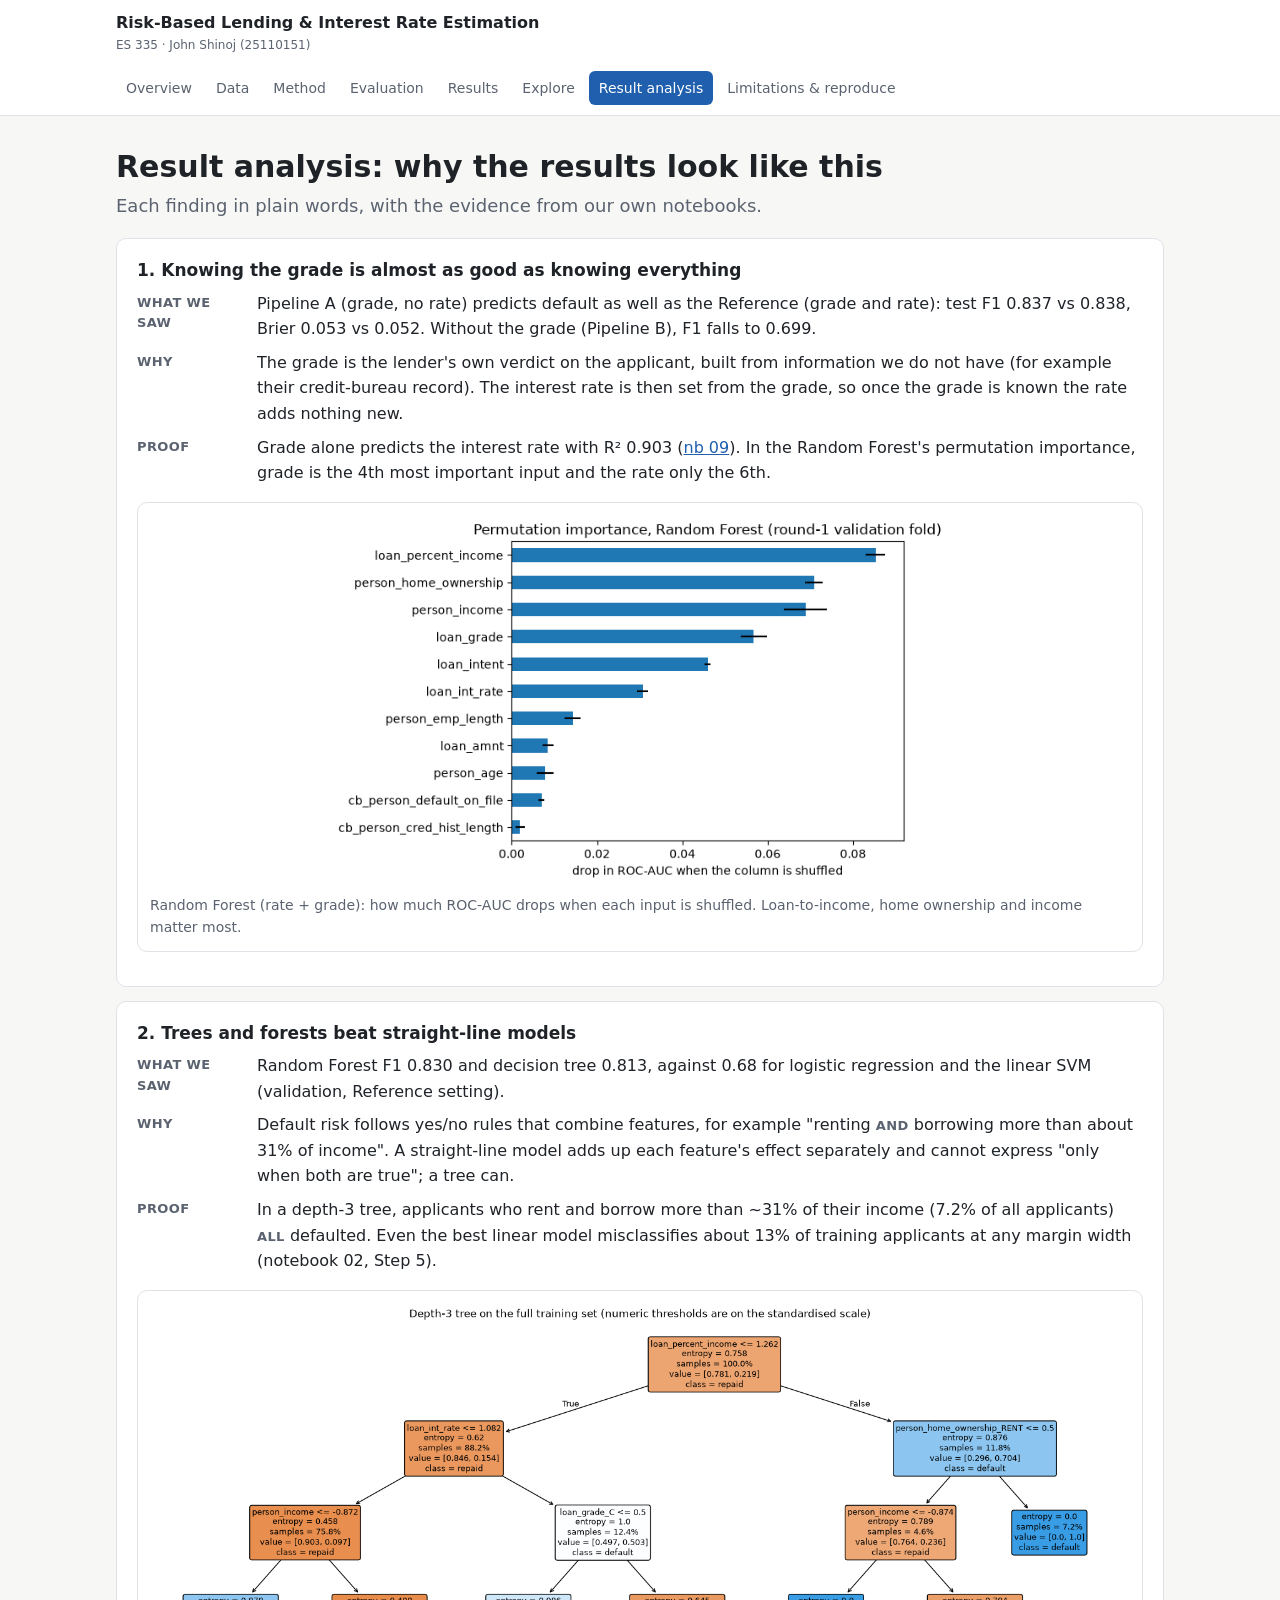
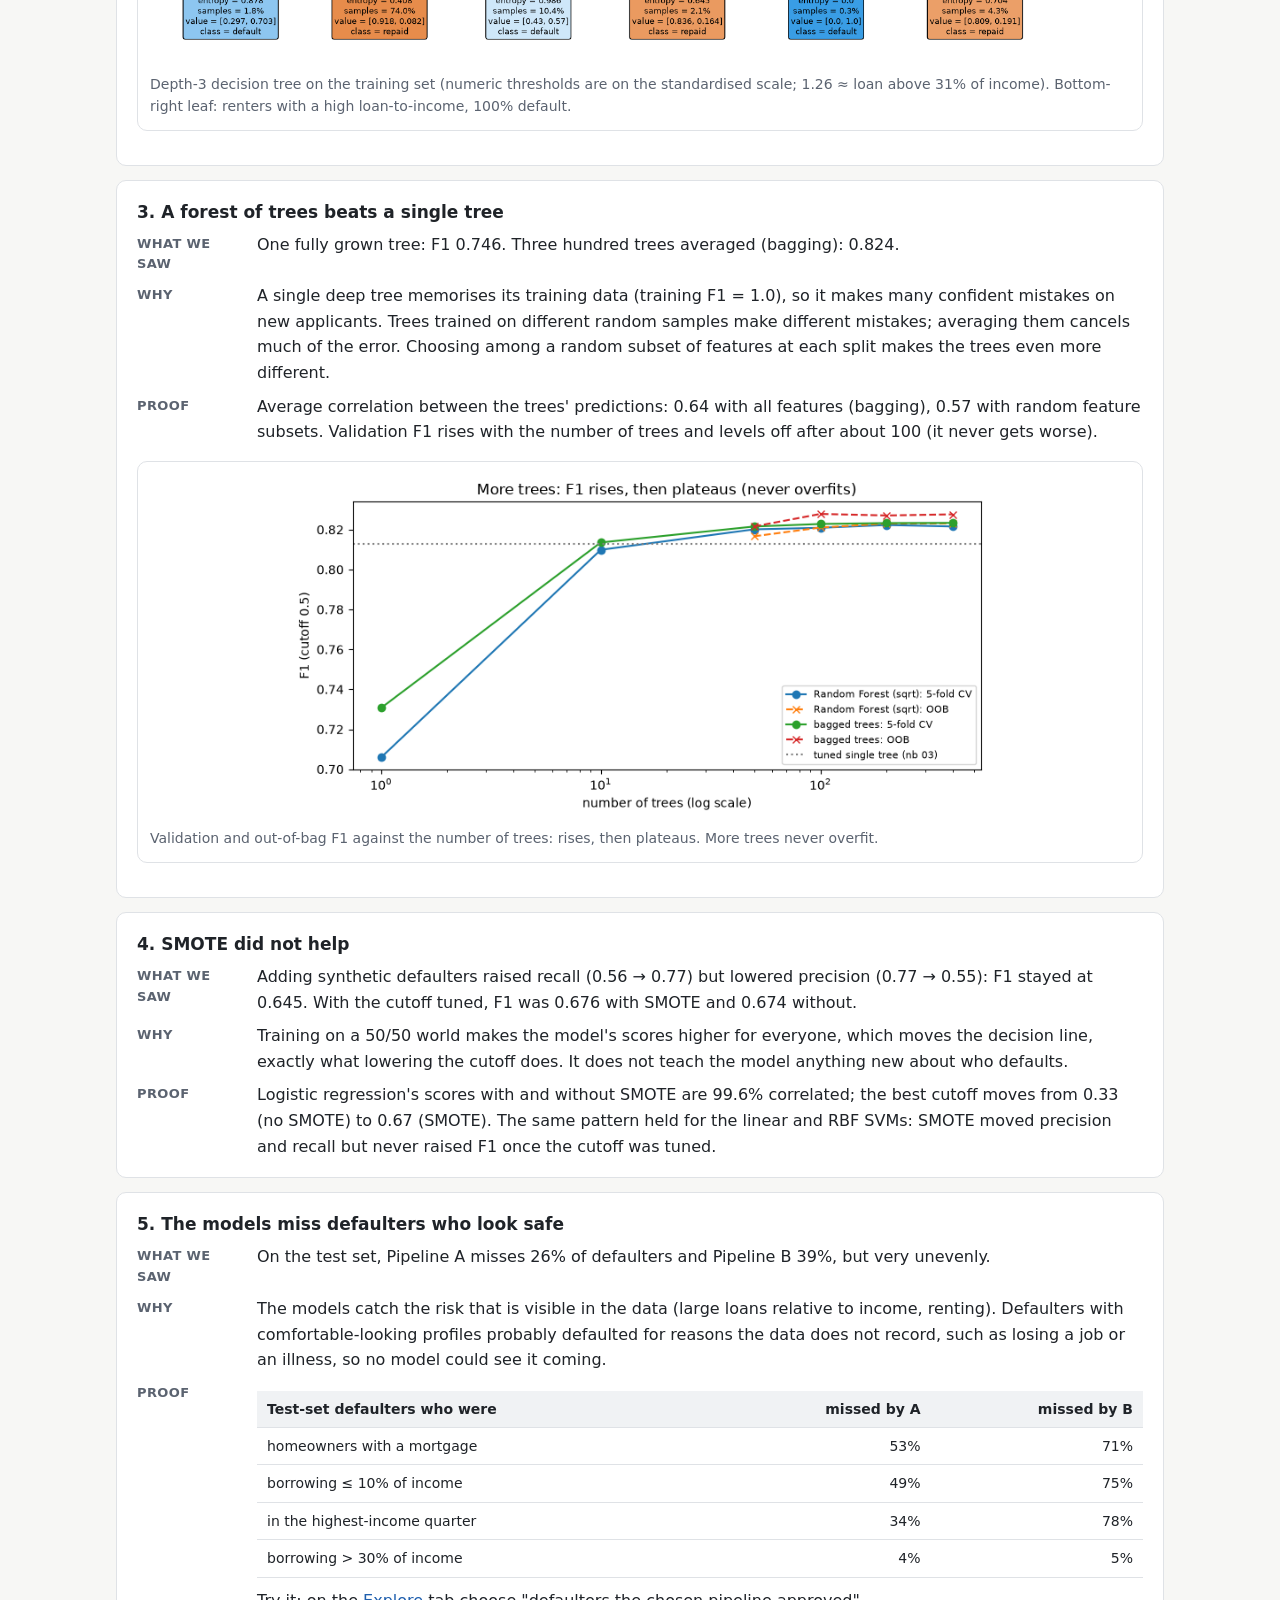
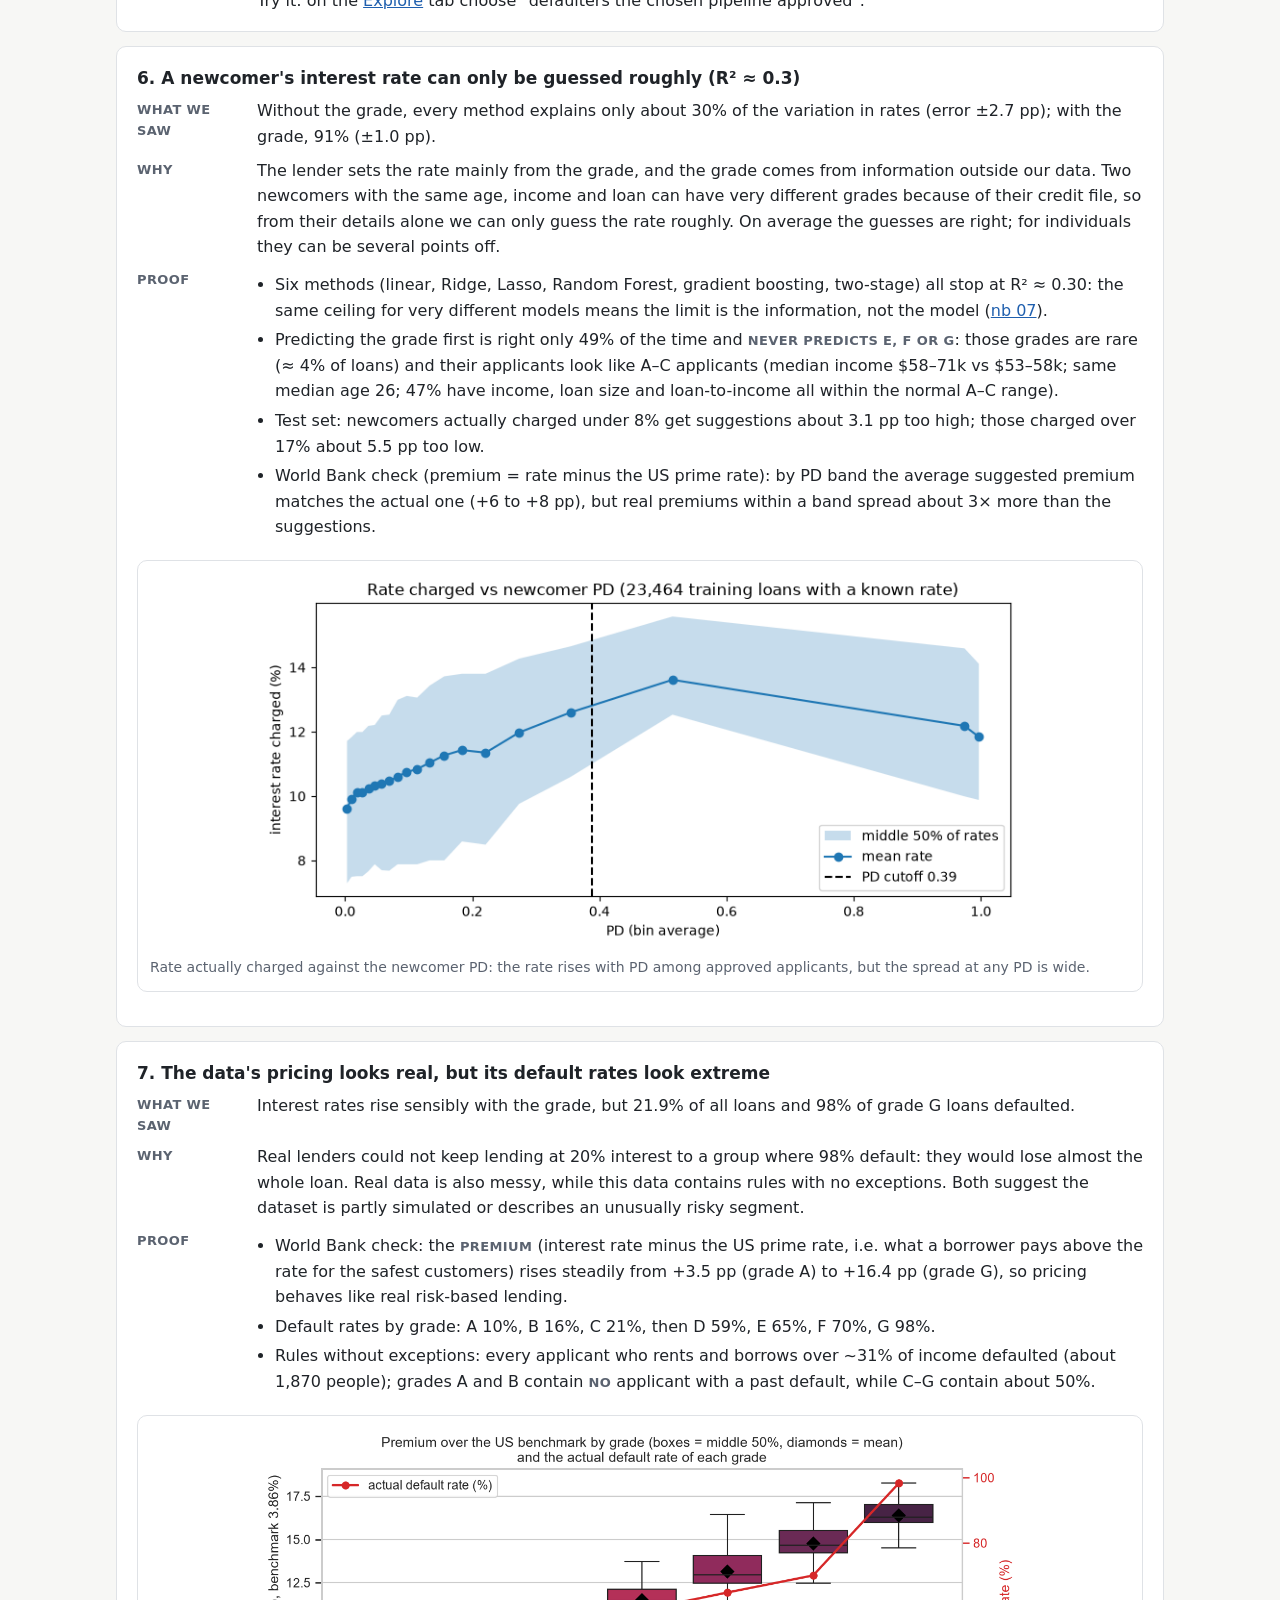
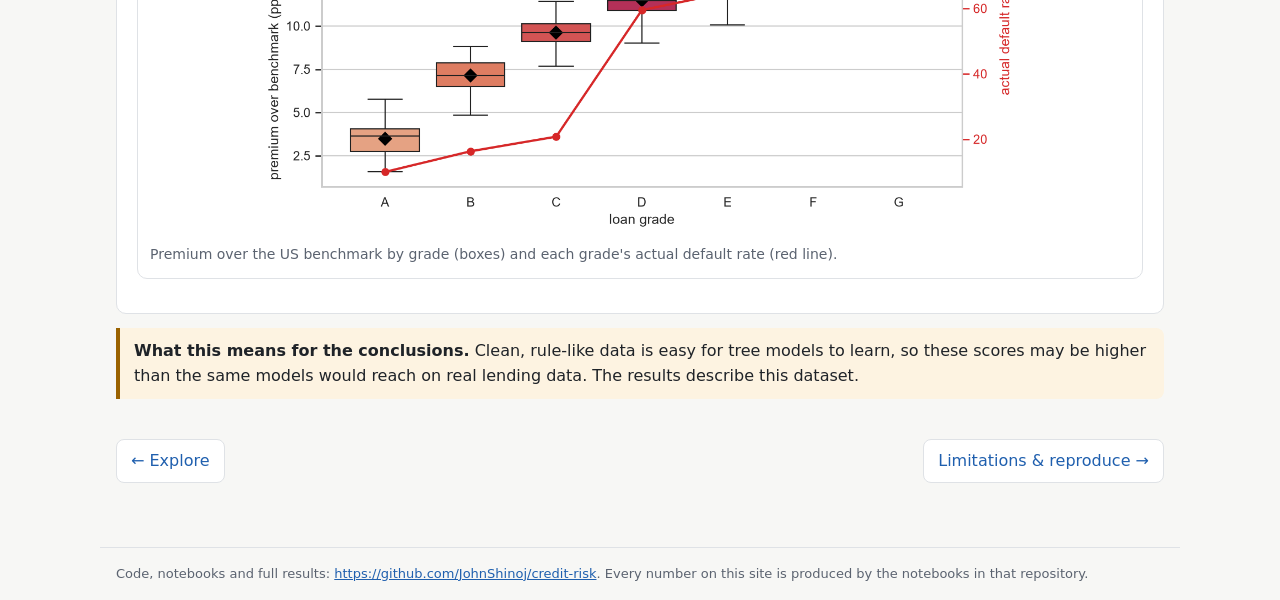
==== docs/analysis.html @ 5a577d34 "Explain loan grade, benchmark and premium on the website - Overview: what a loan grade is, with aver" ====
<!doctype html>
<html lang="en"><head>
<meta charset="utf-8"><meta name="viewport" content="width=device-width, initial-scale=1">
<title>Result analysis | Risk-Based Lending</title>
<meta name="description" content="ES 335 project: predicting loan default and estimating interest rates for three lending settings.">
<link rel="stylesheet" href="assets/style.css">
</head><body>
<header class="site"><div class="inner">
<a class="brand" href="index.html">Risk-Based Lending &amp; Interest Rate Estimation<small>ES 335 · John Shinoj (25110151)</small></a>
<nav class="tabs"><a href="index.html">Overview</a><a href="data.html">Data</a><a href="method.html">Method</a><a href="evaluation.html">Evaluation</a><a href="results.html">Results</a><a href="explore.html">Explore</a><a href="analysis.html" class=active>Result analysis</a><a href="limitations.html">Limitations & reproduce</a></nav></div></header>
<main>
<h1>Result analysis: why the results look like this</h1><p class="lead">Each finding in plain words, with the evidence from our own notebooks.</p><div class="card"><h3 style="margin-top:0">1. Knowing the grade is almost as good as knowing everything</h3><div class="why">
<div class="row"><b>What we saw</b><div>Pipeline A (grade, no rate) predicts default as well as the Reference (grade and rate): test F1 0.837 vs 0.838, Brier 0.053 vs 0.052. Without the grade (Pipeline B), F1 falls to 0.699.</div></div>
<div class="row"><b>Why</b><div>The grade is the lender's own verdict on the applicant, built from information we do not have (for example their credit-bureau record). The interest rate is then set from the grade, so once the grade is known the rate adds nothing new.</div></div>
<div class="row"><b>Proof</b><div>Grade alone predicts the interest rate with R² 0.903 (<a href="https://github.com/JohnShinoj/credit-risk/blob/main/notebooks/09_interest_rate_with_grade.ipynb" target="_blank" rel="noopener">nb 09</a>). In the Random Forest's permutation importance, grade is the 4th most important input and the rate only the 6th.</div></div></div><figure><img src="figures/forest_permutation_importance.png" alt="Random Forest (rate + grade): how much ROC-AUC drops when each input is shuffled. Loan-to-income, home ownership and income matter most." loading="lazy" style="max-width:620px"><figcaption>Random Forest (rate + grade): how much ROC-AUC drops when each input is shuffled. Loan-to-income, home ownership and income matter most.</figcaption></figure></div><div class="card"><h3 style="margin-top:0">2. Trees and forests beat straight-line models</h3><div class="why">
<div class="row"><b>What we saw</b><div>Random Forest F1 0.830 and decision tree 0.813, against 0.68 for logistic regression and the linear SVM (validation, Reference setting).</div></div>
<div class="row"><b>Why</b><div>Default risk follows yes/no rules that combine features, for example "renting <b>and</b> borrowing more than about 31% of income". A straight-line model adds up each feature's effect separately and cannot express "only when both are true"; a tree can.</div></div>
<div class="row"><b>Proof</b><div>In a depth-3 tree, applicants who rent and borrow more than ~31% of their income (7.2% of all applicants) <b>all</b> defaulted. Even the best linear model misclassifies about 13% of training applicants at any margin width (notebook 02, Step 5).</div></div></div><figure><img src="figures/tree_depth3.png" alt="Depth-3 decision tree on the training set (numeric thresholds are on the standardised scale; 1.26 ≈ loan above 31% of income). Bottom-right leaf: renters with a high loan-to-income, 100% default." loading="lazy"><figcaption>Depth-3 decision tree on the training set (numeric thresholds are on the standardised scale; 1.26 ≈ loan above 31% of income). Bottom-right leaf: renters with a high loan-to-income, 100% default.</figcaption></figure></div><div class="card"><h3 style="margin-top:0">3. A forest of trees beats a single tree</h3><div class="why">
<div class="row"><b>What we saw</b><div>One fully grown tree: F1 0.746. Three hundred trees averaged (bagging): 0.824.</div></div>
<div class="row"><b>Why</b><div>A single deep tree memorises its training data (training F1 = 1.0), so it makes many confident mistakes on new applicants. Trees trained on different random samples make different mistakes; averaging them cancels much of the error. Choosing among a random subset of features at each split makes the trees even more different.</div></div>
<div class="row"><b>Proof</b><div>Average correlation between the trees' predictions: 0.64 with all features (bagging), 0.57 with random feature subsets. Validation F1 rises with the number of trees and levels off after about 100 (it never gets worse).</div></div></div><figure><img src="figures/forest_tree_count.png" alt="Validation and out-of-bag F1 against the number of trees: rises, then plateaus. More trees never overfit." loading="lazy" style="max-width:700px"><figcaption>Validation and out-of-bag F1 against the number of trees: rises, then plateaus. More trees never overfit.</figcaption></figure></div><div class="card"><h3 style="margin-top:0">4. SMOTE did not help</h3><div class="why">
<div class="row"><b>What we saw</b><div>Adding synthetic defaulters raised recall (0.56 → 0.77) but lowered precision (0.77 → 0.55): F1 stayed at 0.645. With the cutoff tuned, F1 was 0.676 with SMOTE and 0.674 without.</div></div>
<div class="row"><b>Why</b><div>Training on a 50/50 world makes the model's scores higher for everyone, which moves the decision line, exactly what lowering the cutoff does. It does not teach the model anything new about who defaults.</div></div>
<div class="row"><b>Proof</b><div>Logistic regression's scores with and without SMOTE are 99.6% correlated; the best cutoff moves from 0.33 (no SMOTE) to 0.67 (SMOTE). The same pattern held for the linear and RBF SVMs: SMOTE moved precision and recall but never raised F1 once the cutoff was tuned.</div></div></div></div><div class="card"><h3 style="margin-top:0">5. The models miss defaulters who look safe</h3><div class="why">
<div class="row"><b>What we saw</b><div>On the test set, Pipeline A misses 26% of defaulters and Pipeline B 39%, but very unevenly.</div></div>
<div class="row"><b>Why</b><div>The models catch the risk that is visible in the data (large loans relative to income, renting). Defaulters with comfortable-looking profiles probably defaulted for reasons the data does not record, such as losing a job or an illness, so no model could see it coming.</div></div>
<div class="row"><b>Proof</b><div><div class="table-wrap"><table><tr><th>Test-set defaulters who were</th><th class="num">missed by A</th><th class="num">missed by B</th></tr>
<tr><td>homeowners with a mortgage</td><td class="num">53%</td><td class="num">71%</td></tr>
<tr><td>borrowing ≤ 10% of income</td><td class="num">49%</td><td class="num">75%</td></tr>
<tr><td>in the highest-income quarter</td><td class="num">34%</td><td class="num">78%</td></tr>
<tr><td>borrowing &gt; 30% of income</td><td class="num">4%</td><td class="num">5%</td></tr></table></div>
Try it: on the <a href="explore.html">Explore</a> tab choose "defaulters the chosen pipeline approved".</div></div></div></div><div class="card"><h3 style="margin-top:0">6. A newcomer's interest rate can only be guessed roughly (R² ≈ 0.3)</h3><div class="why">
<div class="row"><b>What we saw</b><div>Without the grade, every method explains only about 30% of the variation in rates (error ±2.7 pp); with the grade, 91% (±1.0 pp).</div></div>
<div class="row"><b>Why</b><div>The lender sets the rate mainly from the grade, and the grade comes from information outside our data. Two newcomers with the same age, income and loan can have very different grades because of their credit file, so from their details alone we can only guess the rate roughly. On average the guesses are right; for individuals they can be several points off.</div></div>
<div class="row"><b>Proof</b><div><ul style="margin:0;padding-left:18px">
<li>Six methods (linear, Ridge, Lasso, Random Forest, gradient boosting, two-stage) all stop at R² ≈ 0.30: the same ceiling for very different models means the limit is the information, not the model (<a href="https://github.com/JohnShinoj/credit-risk/blob/main/notebooks/07_interest_rate_regression.ipynb" target="_blank" rel="noopener">nb 07</a>).</li>
<li>Predicting the grade first is right only 49% of the time and <b>never predicts E, F or G</b>: those grades are rare (≈ 4% of loans) and their applicants look like A–C applicants (median income $58–71k vs $53–58k; same median age 26; 47% have income, loan size and loan-to-income all within the normal A–C range).</li>
<li>Test set: newcomers actually charged under 8% get suggestions about 3.1 pp too high; those charged over 17% about 5.5 pp too low.</li>
<li>World Bank check (premium = rate minus the US prime rate): by PD band the average suggested premium matches the actual one (+6 to +8 pp), but real premiums within a band spread about 3× more than the suggestions.</li></ul></div></div></div><figure><img src="figures/newcomer_rate_vs_pd.png" alt="Rate actually charged against the newcomer PD: the rate rises with PD among approved applicants, but the spread at any PD is wide." loading="lazy" style="max-width:760px"><figcaption>Rate actually charged against the newcomer PD: the rate rises with PD among approved applicants, but the spread at any PD is wide.</figcaption></figure></div><div class="card"><h3 style="margin-top:0">7. The data's pricing looks real, but its default rates look extreme</h3><div class="why">
<div class="row"><b>What we saw</b><div>Interest rates rise sensibly with the grade, but 21.9% of all loans and 98% of grade G loans defaulted.</div></div>
<div class="row"><b>Why</b><div>Real lenders could not keep lending at 20% interest to a group where 98% default: they would lose almost the whole loan. Real data is also messy, while this data contains rules with no exceptions. Both suggest the dataset is partly simulated or describes an unusually risky segment.</div></div>
<div class="row"><b>Proof</b><div><ul style="margin:0;padding-left:18px">
<li>World Bank check: the <b>premium</b> (interest rate minus the US prime rate, i.e. what a borrower pays above the rate for the safest customers) rises steadily from +3.5 pp (grade A) to +16.4 pp (grade G), so pricing behaves like real risk-based lending.</li>
<li>Default rates by grade: A 10%, B 16%, C 21%, then D 59%, E 65%, F 70%, G 98%.</li>
<li>Rules without exceptions: every applicant who rents and borrows over ~31% of income defaulted (about 1,870 people); grades A and B contain <b>no</b> applicant with a past default, while C–G contain about 50%.</li></ul></div></div></div><figure><img src="figures/premium_by_grade_data.png" alt="Premium over the US benchmark by grade (boxes) and each grade's actual default rate (red line)." loading="lazy" style="max-width:760px"><figcaption>Premium over the US benchmark by grade (boxes) and each grade's actual default rate (red line).</figcaption></figure></div><div class="note warn"><b>What this means for the conclusions.</b> Clean, rule-like data is easy for tree models to learn,
so these scores may be higher than the same models would reach on real lending data. The results describe this dataset.</div>
<div class="pager"><a href="explore.html">← Explore</a><a href="limitations.html">Limitations & reproduce →</a></div>
</main>
<footer>Code, notebooks and full results: <a href="https://github.com/JohnShinoj/credit-risk" target="_blank" rel="noopener">https://github.com/JohnShinoj/credit-risk</a>.
Every number on this site is produced by the notebooks in that repository.</footer>

</body></html>
---- docs/assets/style.css ----
:root {
  --bg: #f7f7f5; --panel: #ffffff; --ink: #1f2328; --muted: #5b6370; --line: #dfe2e6;
  --accent: #1f5fae; --accent-soft: #e8f0fa; --good: #1a7f4b; --good-soft: #e7f5ee;
  --bad: #b3261e; --bad-soft: #fbeaea; --warn: #9a6200; --warn-soft: #fdf3e1;
  --ref: #4c78a8; --A: #f58518; --B: #54a24b;
  --radius: 10px; --maxw: 1080px;
}
* { box-sizing: border-box; }
html { scroll-behavior: smooth; }
body { margin: 0; background: var(--bg); color: var(--ink);
  font: 16px/1.6 system-ui, -apple-system, "Segoe UI", Roboto, Helvetica, Arial, sans-serif; }
a { color: var(--accent); }
header.site { background: var(--panel); border-bottom: 1px solid var(--line); position: sticky; top: 0; z-index: 10; }
header.site .inner { max-width: var(--maxw); margin: 0 auto; padding: 10px 16px; display: flex; align-items: center;
  gap: 16px; flex-wrap: wrap; }
header.site .brand { font-weight: 700; color: var(--ink); text-decoration: none; margin-right: auto; }
header.site .brand small { display: block; font-weight: 400; color: var(--muted); font-size: 12px; }
nav.tabs { display: flex; flex-wrap: wrap; gap: 4px; }
nav.tabs a { text-decoration: none; color: var(--muted); padding: 6px 10px; border-radius: 6px; font-size: 14px; }
nav.tabs a:hover { background: var(--accent-soft); color: var(--accent); }
nav.tabs a.active { background: var(--accent); color: #fff; }
main { max-width: var(--maxw); margin: 0 auto; padding: 24px 16px 64px; }
h1 { font-size: 30px; line-height: 1.25; margin: 8px 0 6px; }
h2 { font-size: 22px; margin: 36px 0 10px; padding-top: 4px; }
h3 { font-size: 17px; margin: 22px 0 6px; }
p.lead { font-size: 18px; color: var(--muted); margin-top: 0; }
.card { background: var(--panel); border: 1px solid var(--line); border-radius: var(--radius); padding: 18px 20px; margin: 14px 0; }
.grid { display: grid; gap: 14px; }
.grid.two { grid-template-columns: repeat(auto-fit, minmax(300px, 1fr)); }
.grid.three { grid-template-columns: repeat(auto-fit, minmax(240px, 1fr)); }
.kpi { text-align: center; }
.kpi .v { font-size: 28px; font-weight: 700; }
.kpi .l { color: var(--muted); font-size: 13px; }
.tag { display: inline-block; padding: 1px 8px; border-radius: 99px; font-size: 12px; font-weight: 600; }
.tag.ref { background: #e4ecf6; color: var(--ref); } .tag.A { background: #fdeedd; color: #b55d00; }
.tag.B { background: #e6f2e4; color: #2f6e29; }
.note { border-left: 4px solid var(--accent); background: var(--accent-soft); padding: 10px 14px; border-radius: 0 8px 8px 0; margin: 14px 0; }
.note.warn { border-color: var(--warn); background: var(--warn-soft); }
.note.good { border-color: var(--good); background: var(--good-soft); }
.note.bad { border-color: var(--bad); background: var(--bad-soft); }
.table-wrap { overflow-x: auto; margin: 10px 0; }
table { border-collapse: collapse; width: 100%; background: var(--panel); font-size: 14px; }
th, td { border-bottom: 1px solid var(--line); padding: 7px 10px; text-align: left; vertical-align: top; }
th { background: #f0f2f4; font-weight: 600; }
td.num, th.num { text-align: right; font-variant-numeric: tabular-nums; }
tr.best td { background: #eef7f1; font-weight: 600; }
figure { margin: 16px 0; background: var(--panel); border: 1px solid var(--line); border-radius: var(--radius); padding: 12px; }
figure img { max-width: 100%; height: auto; display: block; margin: 0 auto; }
figcaption { color: var(--muted); font-size: 14px; margin-top: 8px; }
.why { display: grid; gap: 8px; }
.why .row { display: grid; grid-template-columns: 110px 1fr; gap: 10px; }
.why .row b { color: var(--muted); font-size: 13px; text-transform: uppercase; letter-spacing: .03em; padding-top: 2px; }
@media (max-width: 600px) { .why .row { grid-template-columns: 1fr; gap: 2px; } h1 { font-size: 24px; } }
.controls { display: flex; flex-wrap: wrap; gap: 10px 18px; align-items: center; margin: 8px 0 12px; }
.controls label { font-size: 14px; color: var(--muted); }
.seg { display: inline-flex; border: 1px solid var(--line); border-radius: 8px; overflow: hidden; }
.seg button { border: 0; background: var(--panel); padding: 7px 12px; cursor: pointer; font: inherit; font-size: 14px; }
.seg button + button { border-left: 1px solid var(--line); }
.seg button.on { background: var(--accent); color: #fff; }
select, input[type=range] { font: inherit; font-size: 14px; }
select { padding: 5px 8px; border-radius: 6px; border: 1px solid var(--line); background: #fff; }
input[type=range] { width: min(420px, 100%); }
button.btn { border: 1px solid var(--accent); background: var(--panel); color: var(--accent); padding: 6px 12px;
  border-radius: 6px; cursor: pointer; font: inherit; font-size: 14px; }
button.btn:hover { background: var(--accent-soft); }
.cm { display: grid; grid-template-columns: auto 1fr 1fr; gap: 4px; max-width: 460px; font-size: 14px; }
.cm div { padding: 10px; border-radius: 6px; text-align: center; }
.cm .h { background: transparent; color: var(--muted); font-size: 12px; }
.cm .tp { background: var(--good-soft); } .cm .tn { background: var(--good-soft); }
.cm .fp { background: var(--warn-soft); } .cm .fn { background: var(--bad-soft); }
.cm b { display: block; font-size: 20px; }
.metrics { display: grid; grid-template-columns: repeat(auto-fit, minmax(120px, 1fr)); gap: 8px; margin: 12px 0; }
.metrics div { background: var(--panel); border: 1px solid var(--line); border-radius: 8px; padding: 8px; text-align: center; }
.metrics b { display: block; font-size: 20px; }
.metrics span { font-size: 12px; color: var(--muted); }
.applist { max-height: 340px; overflow-y: auto; border: 1px solid var(--line); border-radius: 8px; }
.applist table { font-size: 13px; }
.applist tr { cursor: pointer; } .applist tr:hover td { background: var(--accent-soft); }
.applist tr.sel td { background: #dbe8f8; }
.dec-ok { color: var(--good); font-weight: 600; } .dec-no { color: var(--bad); font-weight: 600; }
.chart { width: 100%; min-height: 360px; }
footer { max-width: var(--maxw); margin: 0 auto; padding: 16px; color: var(--muted); font-size: 13px; border-top: 1px solid var(--line); }
.pager { display: flex; justify-content: space-between; margin-top: 40px; gap: 10px; flex-wrap: wrap; }
.pager a { text-decoration: none; border: 1px solid var(--line); background: var(--panel); padding: 8px 14px; border-radius: 8px; }
code { background: #eef0f2; padding: 1px 5px; border-radius: 4px; font-size: 90%; }
ol li, ul li { margin: 4px 0; }
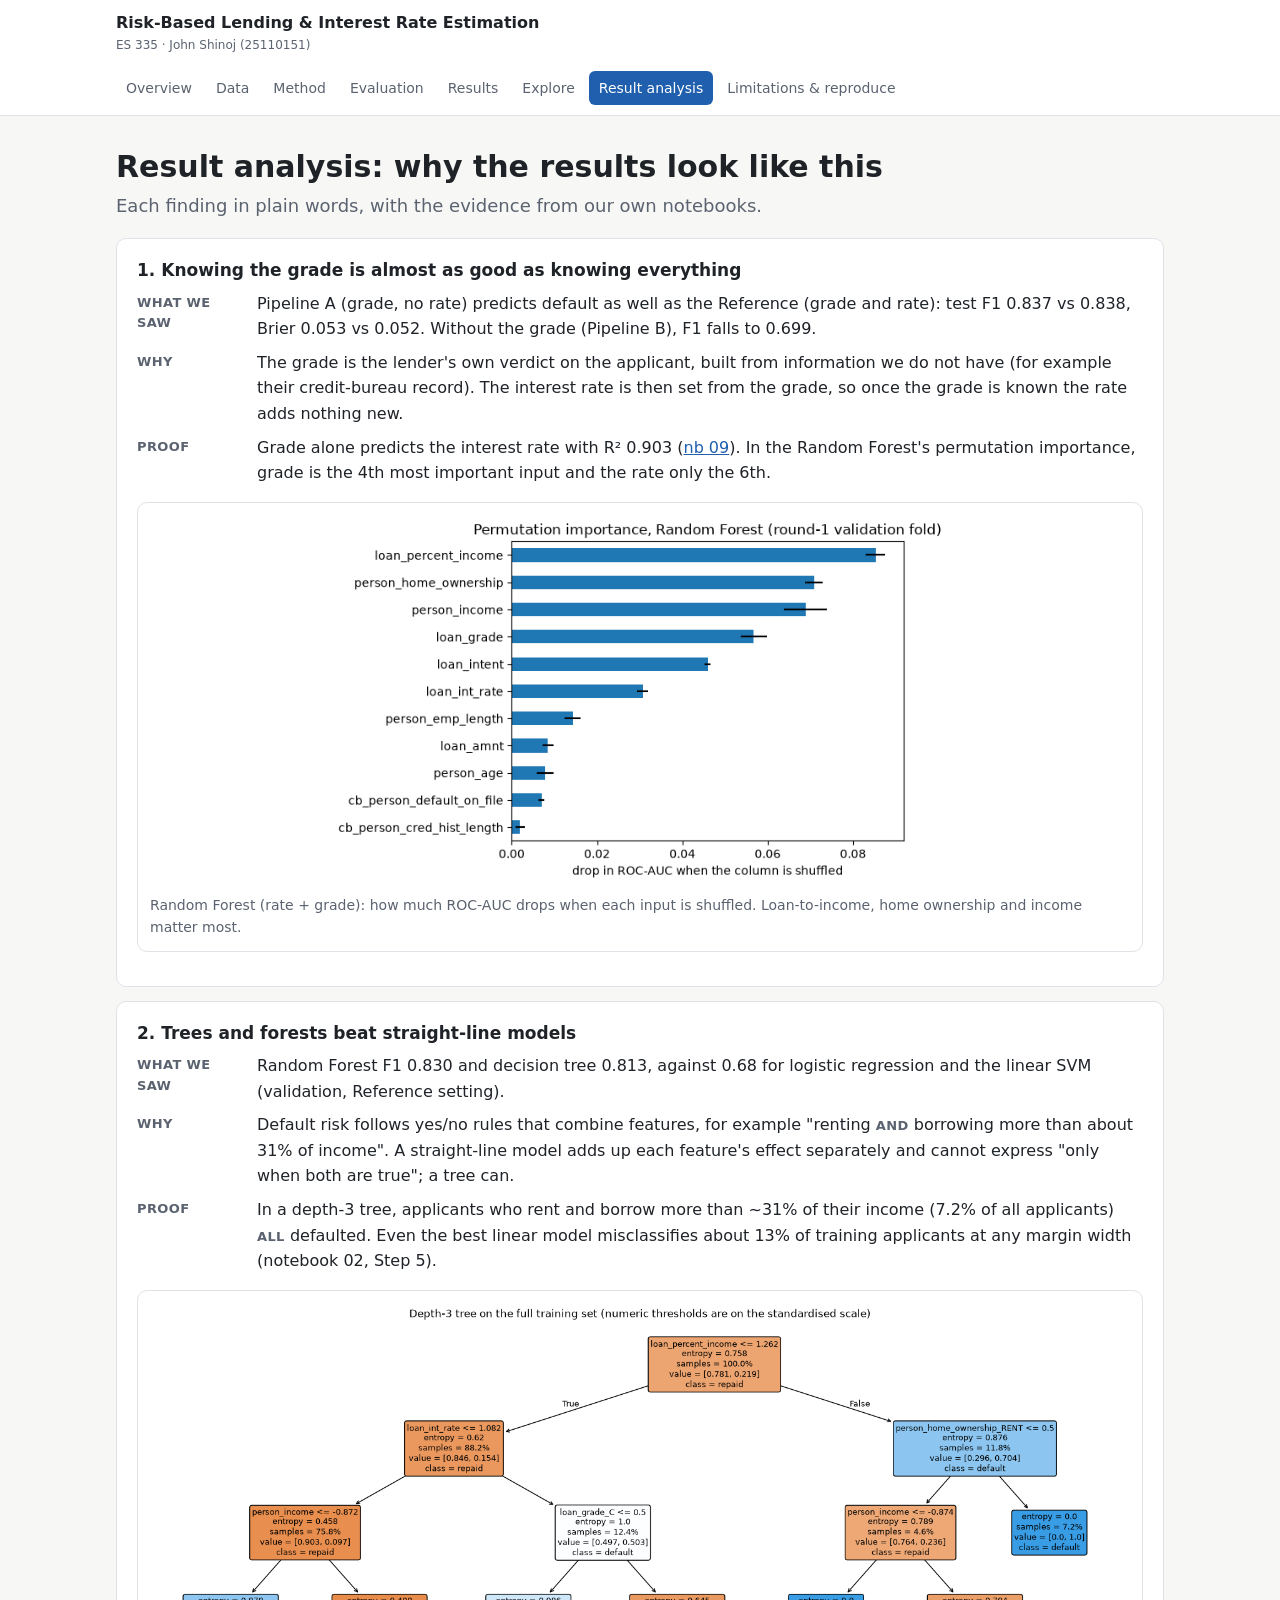
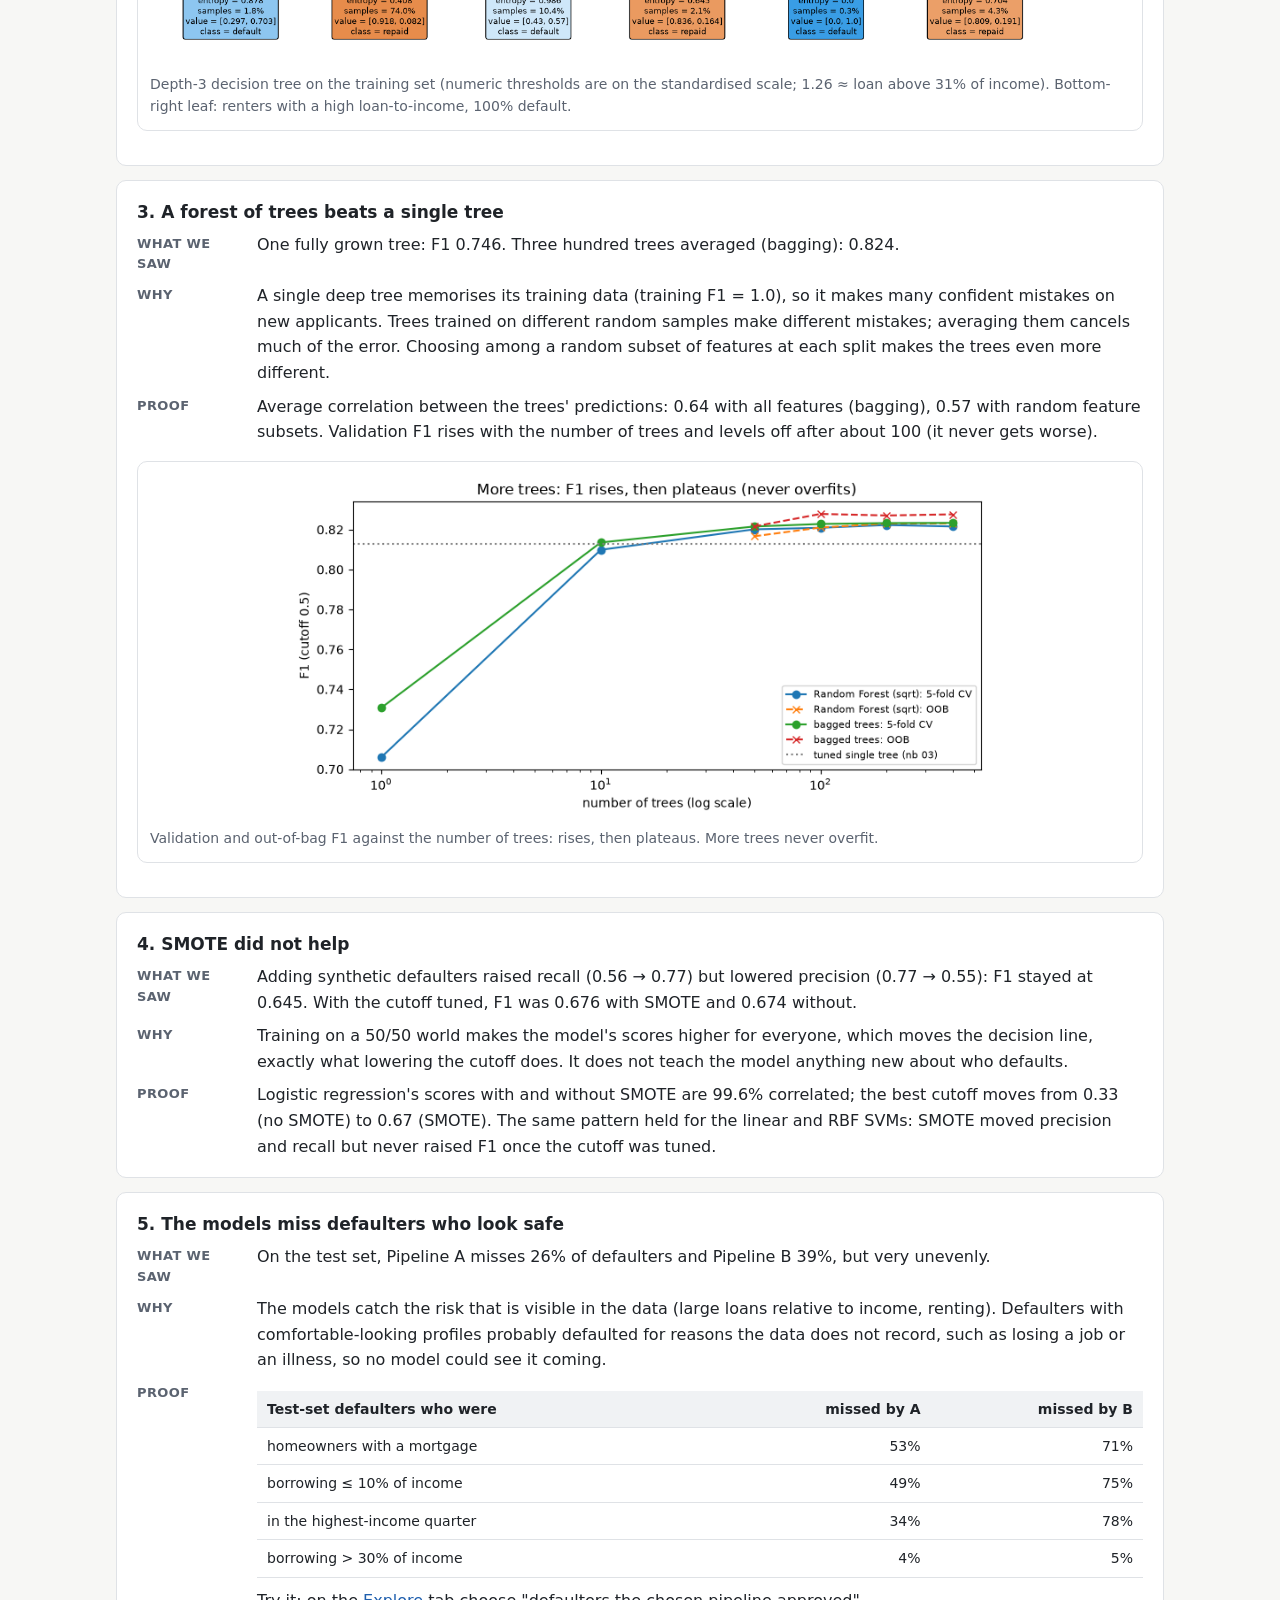
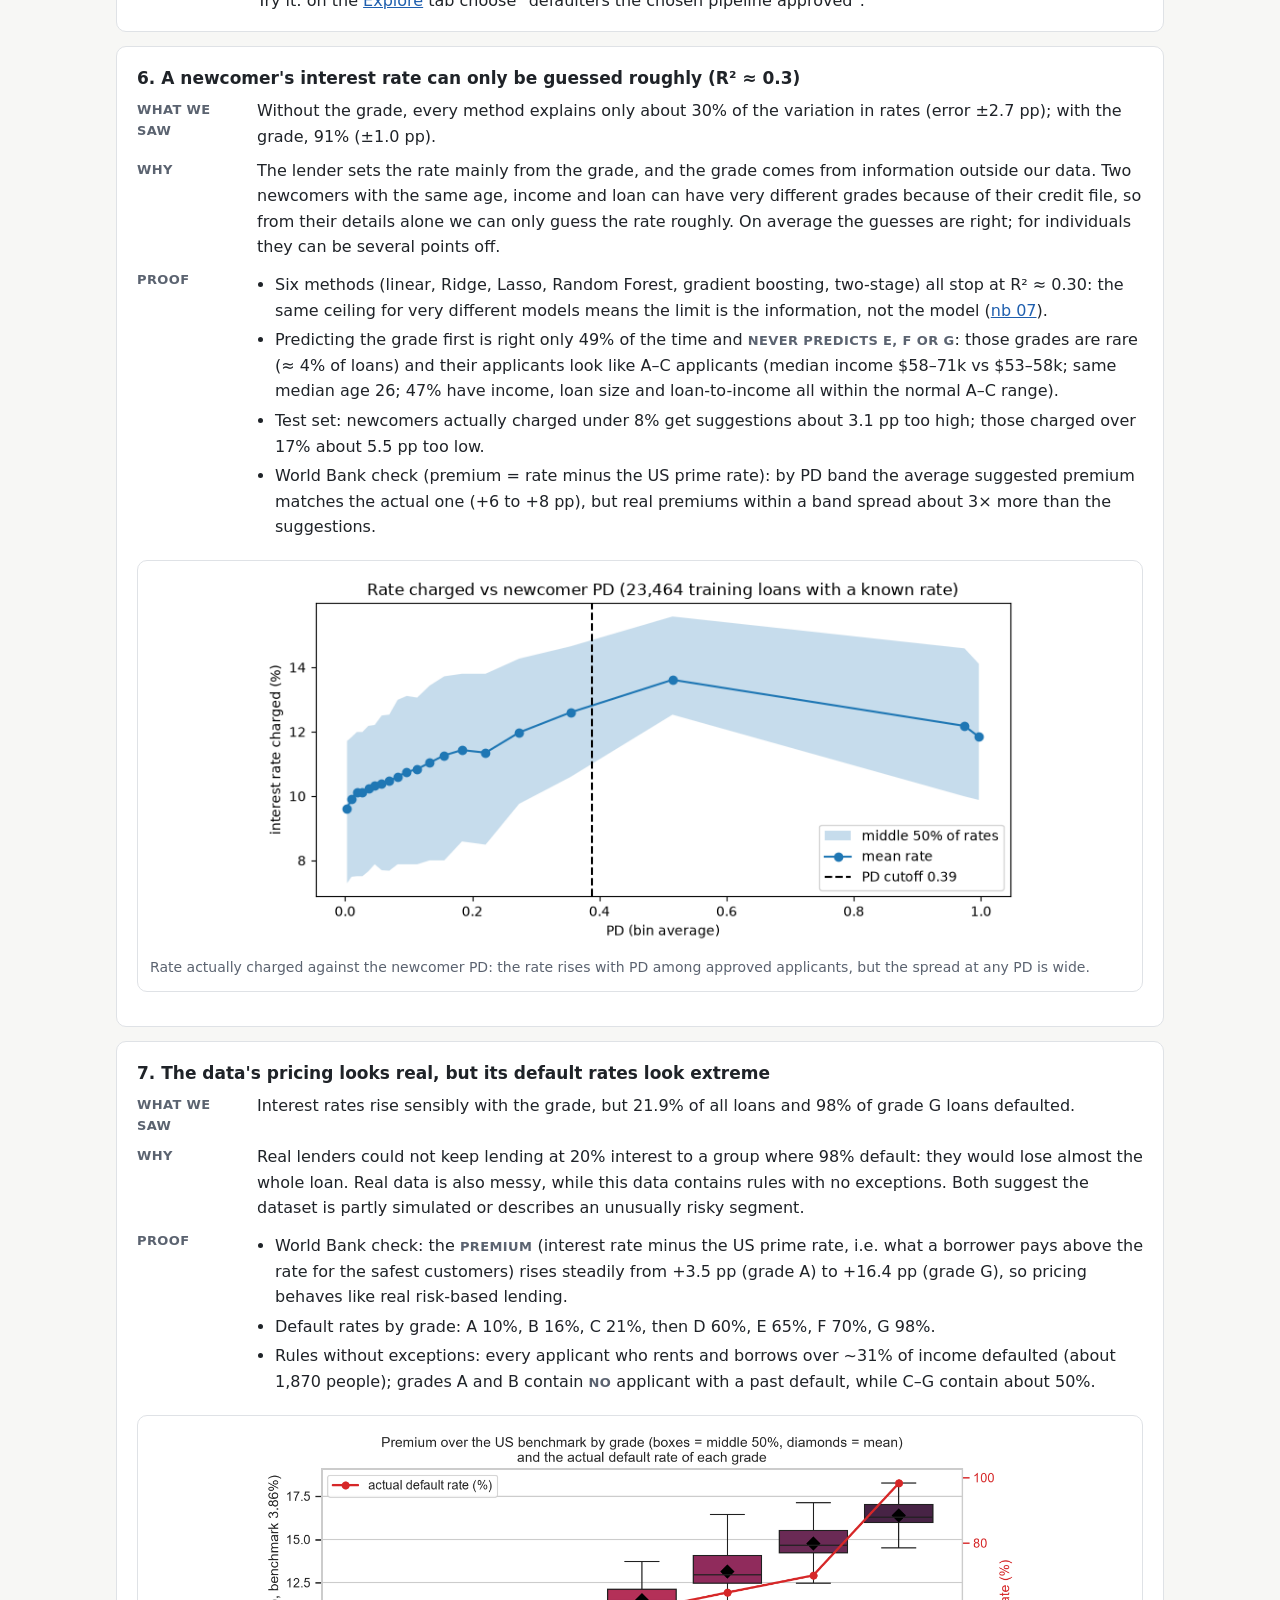
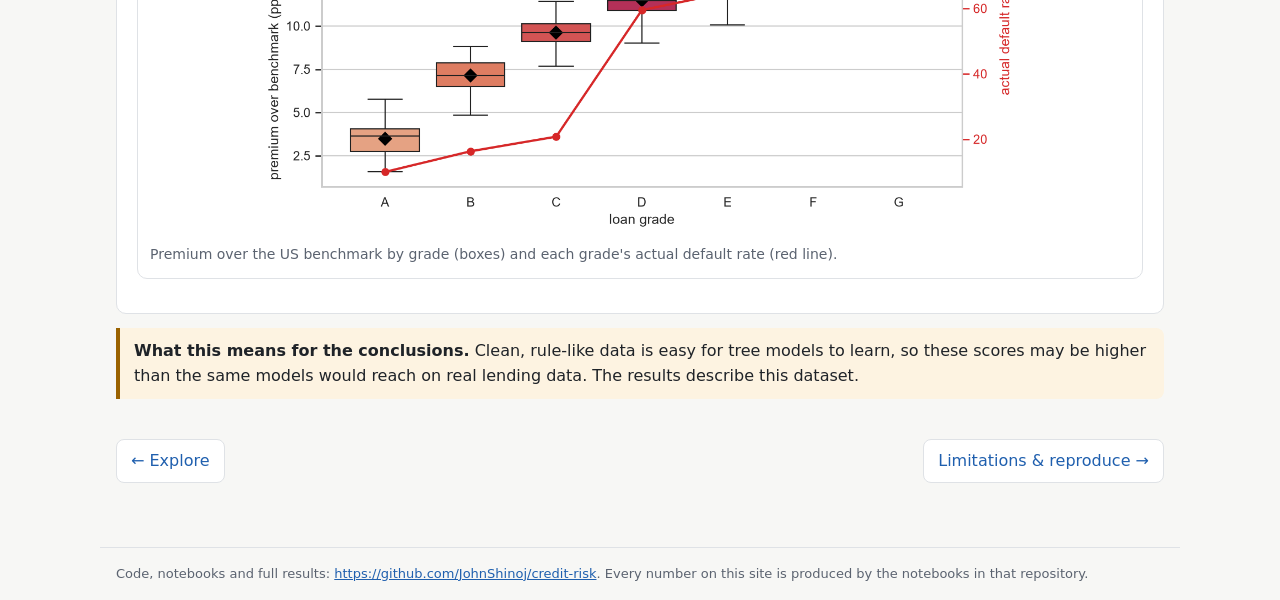
==== commit edcc5160: "Use one consistent basis for the grade table on the website All columns of the loans-by-grade table " ====
--- a/docs/analysis.html
+++ b/docs/analysis.html
@@ -41,7 +41,7 @@
 <div class="row"><b>Why</b><div>Real lenders could not keep lending at 20% interest to a group where 98% default: they would lose almost the whole loan. Real data is also messy, while this data contains rules with no exceptions. Both suggest the dataset is partly simulated or describes an unusually risky segment.</div></div>
 <div class="row"><b>Proof</b><div><ul style="margin:0;padding-left:18px">
 <li>World Bank check: the <b>premium</b> (interest rate minus the US prime rate, i.e. what a borrower pays above the rate for the safest customers) rises steadily from +3.5 pp (grade A) to +16.4 pp (grade G), so pricing behaves like real risk-based lending.</li>
-<li>Default rates by grade: A 10%, B 16%, C 21%, then D 59%, E 65%, F 70%, G 98%.</li>
+<li>Default rates by grade: A 10%, B 16%, C 21%, then D 60%, E 65%, F 70%, G 98%.</li>
 <li>Rules without exceptions: every applicant who rents and borrows over ~31% of income defaulted (about 1,870 people); grades A and B contain <b>no</b> applicant with a past default, while C–G contain about 50%.</li></ul></div></div></div><figure><img src="figures/premium_by_grade_data.png" alt="Premium over the US benchmark by grade (boxes) and each grade's actual default rate (red line)." loading="lazy" style="max-width:760px"><figcaption>Premium over the US benchmark by grade (boxes) and each grade's actual default rate (red line).</figcaption></figure></div><div class="note warn"><b>What this means for the conclusions.</b> Clean, rule-like data is easy for tree models to learn,
 so these scores may be higher than the same models would reach on real lending data. The results describe this dataset.</div>
 <div class="pager"><a href="explore.html">← Explore</a><a href="limitations.html">Limitations & reproduce →</a></div>
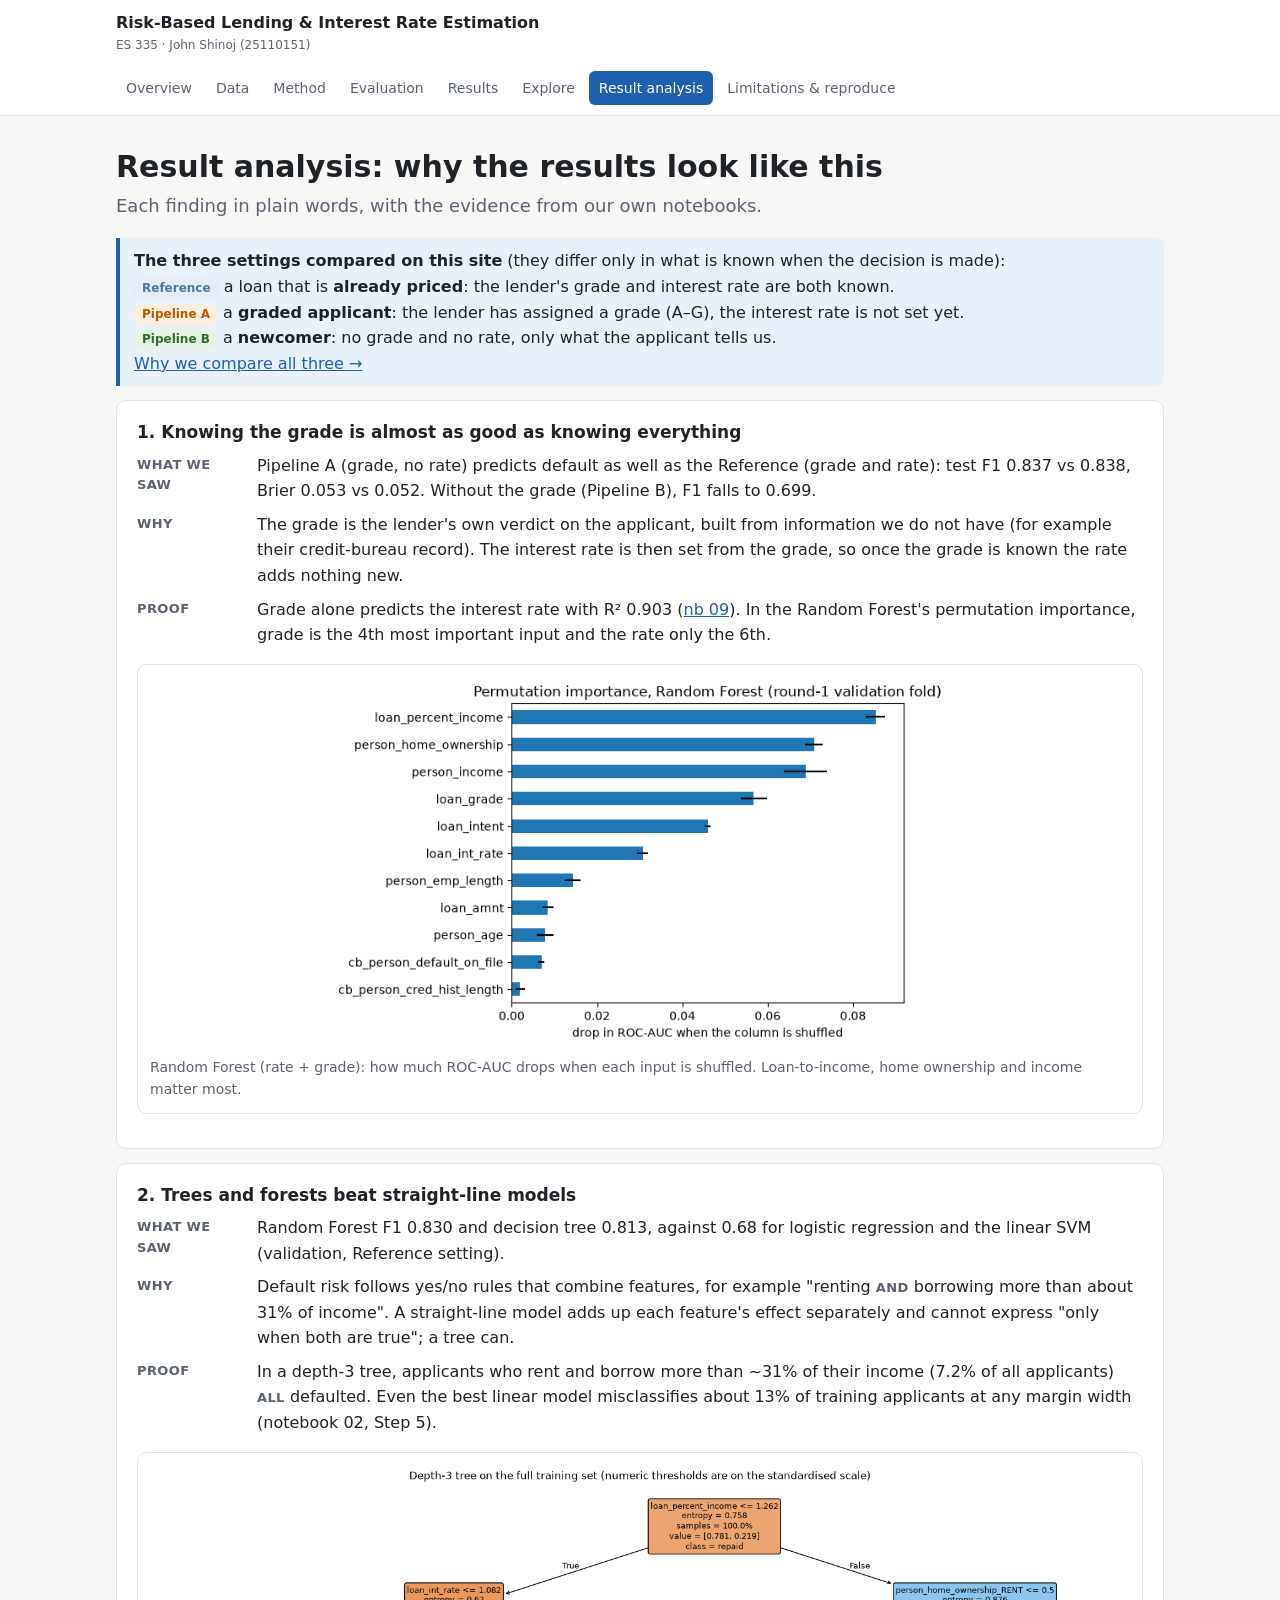
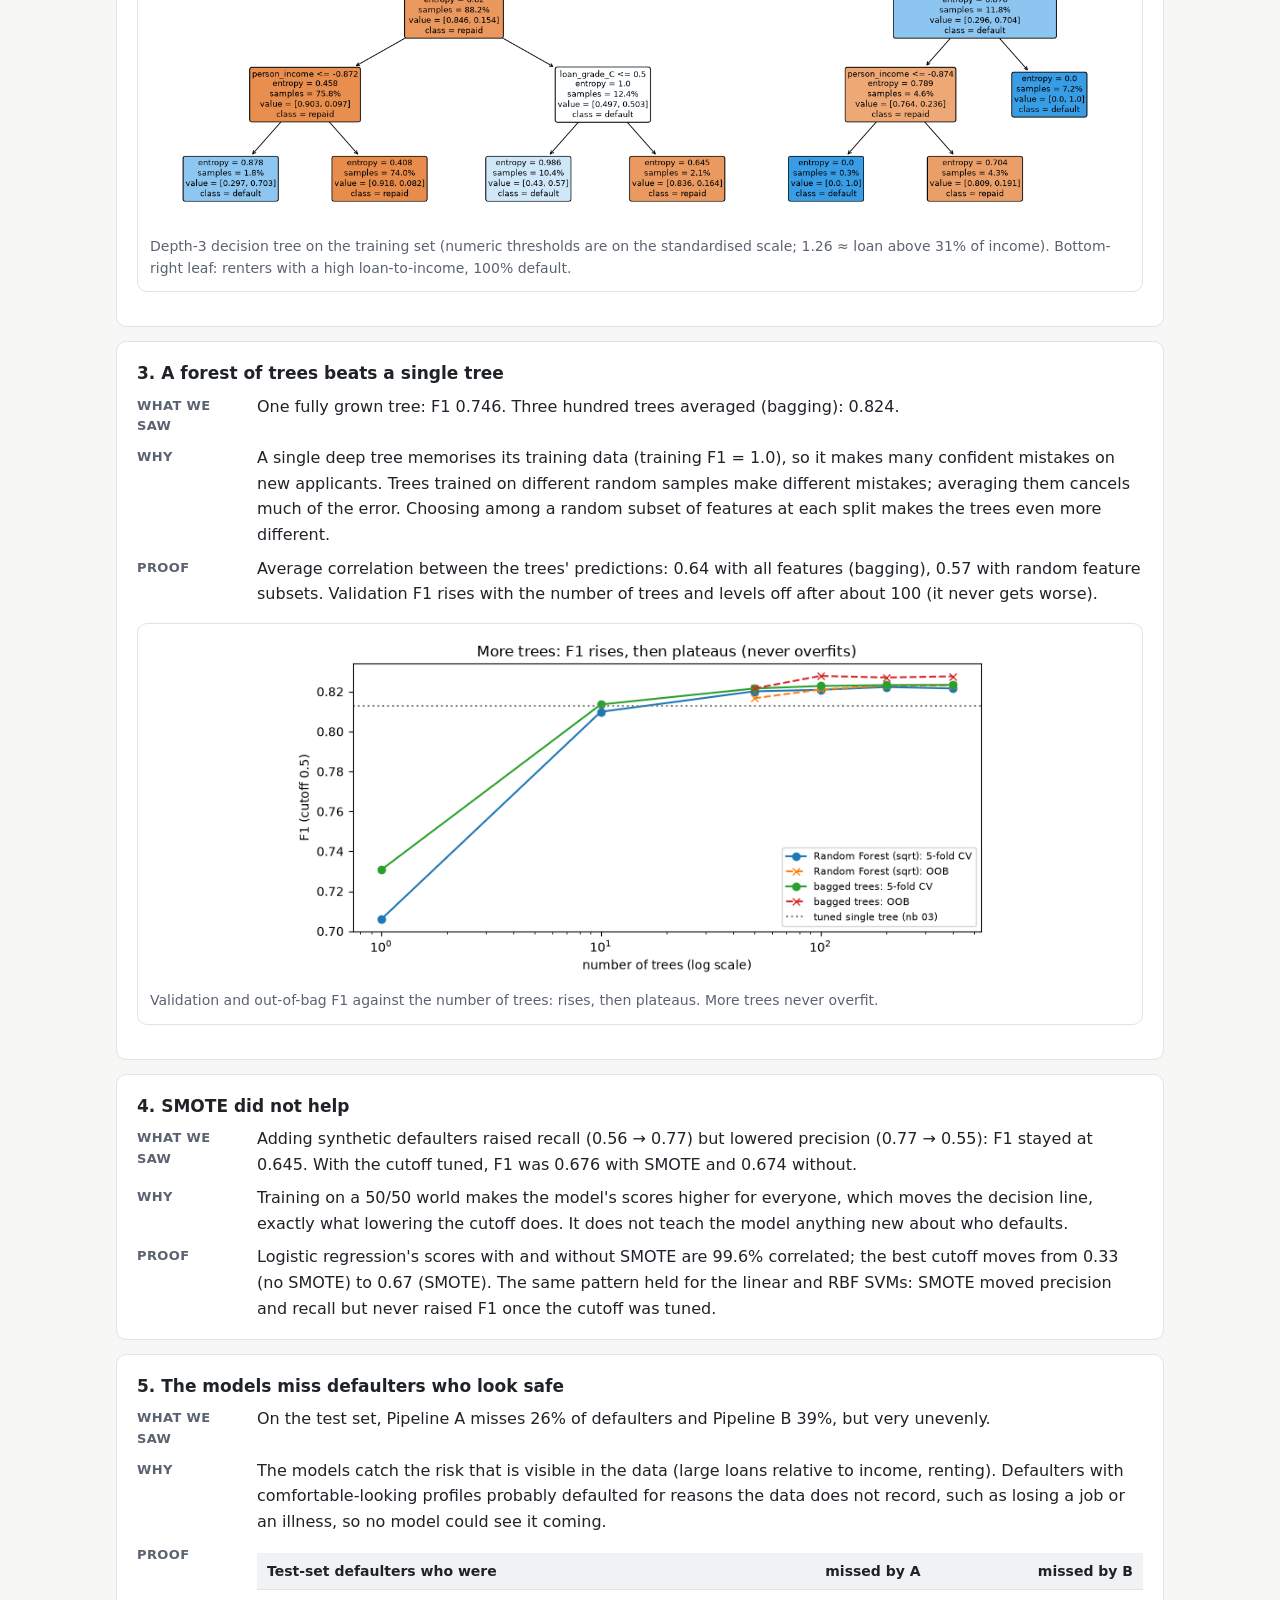
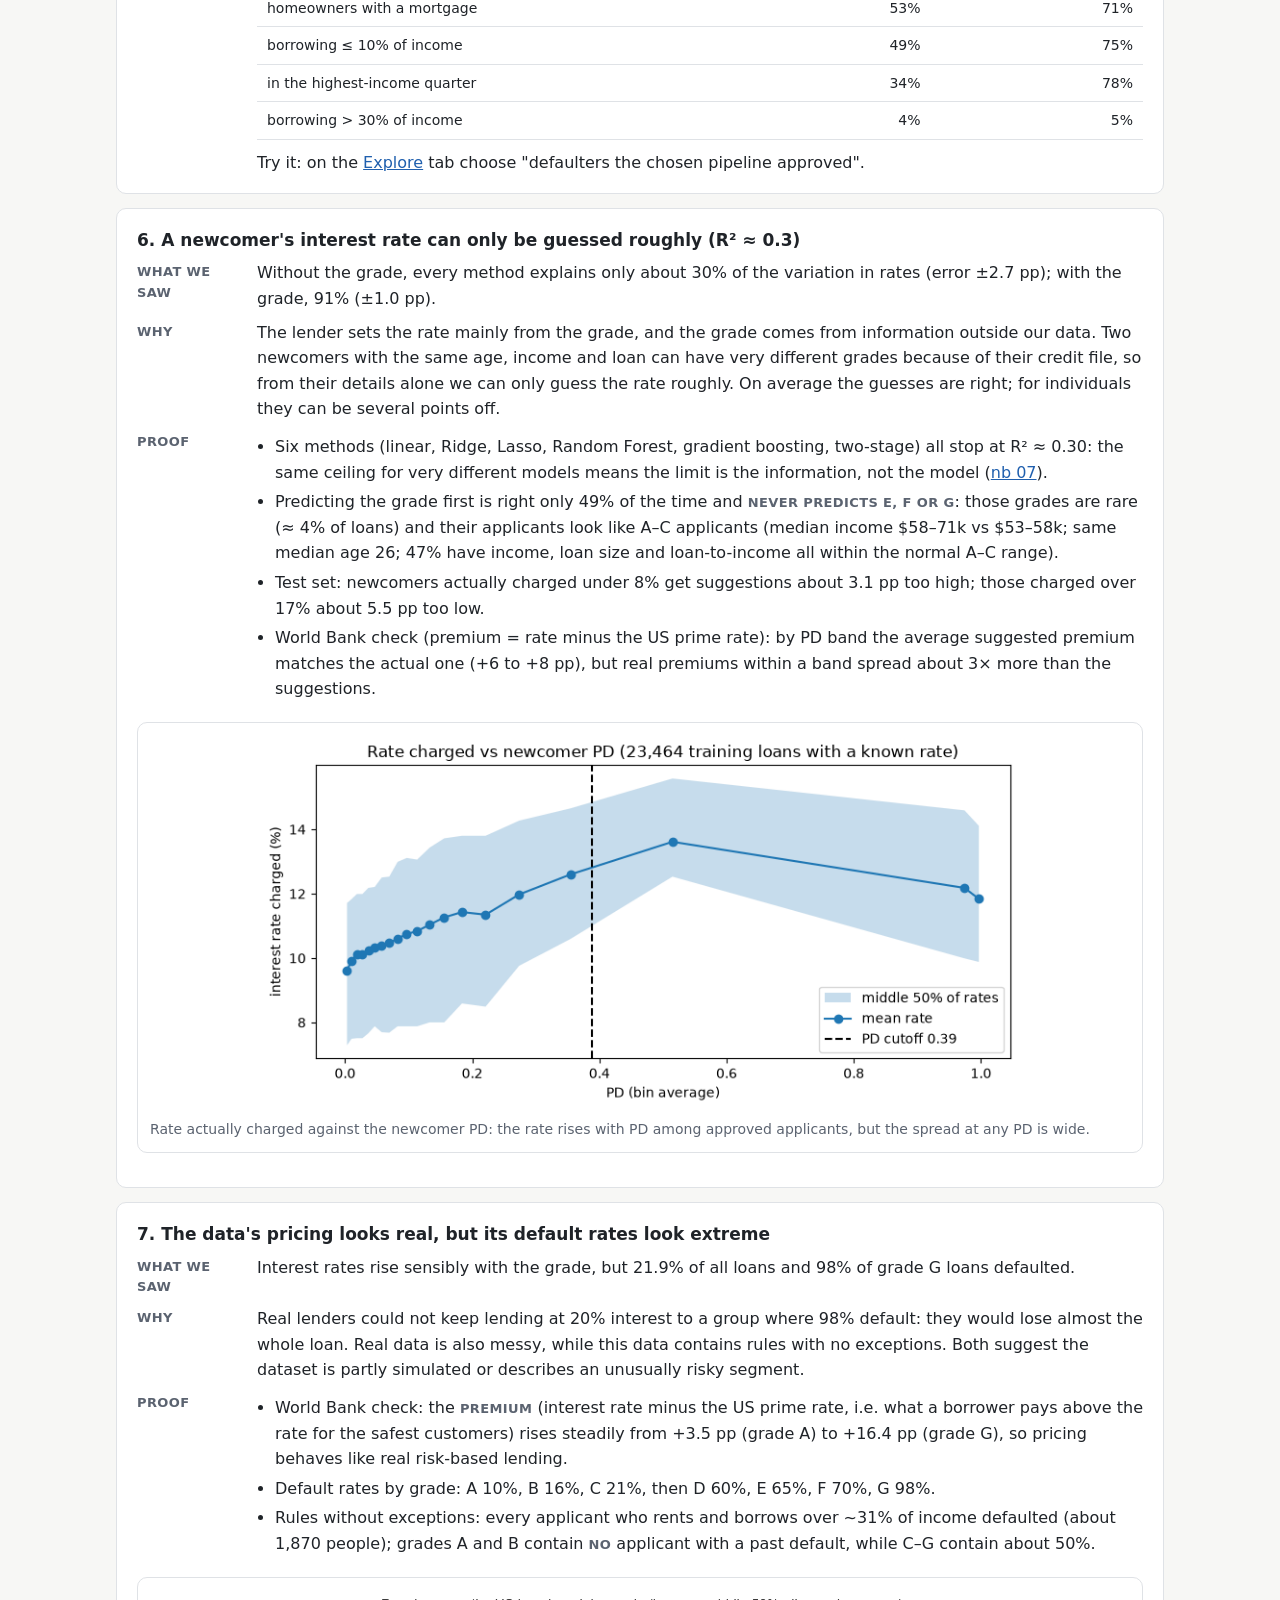
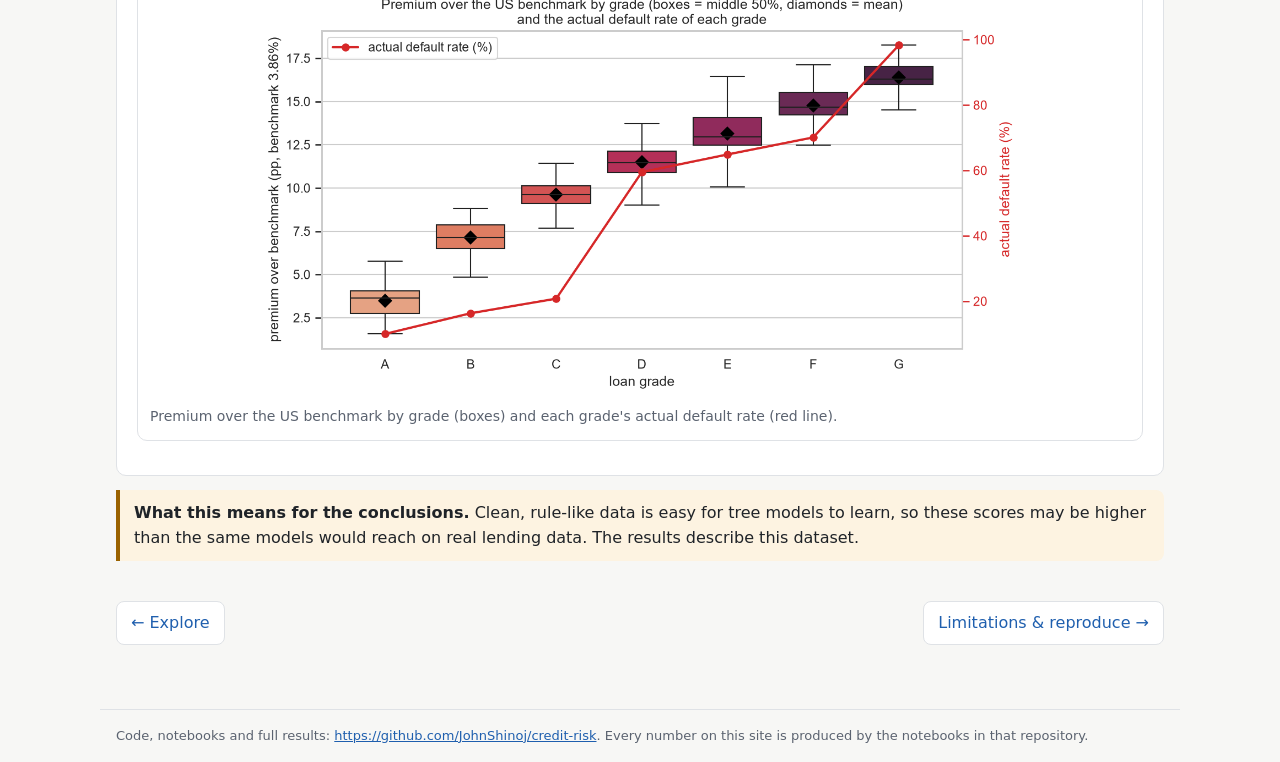
==== commit 0b3fb796: "Explain the three settings and why all three are compared - Overview: "Why compare all three?" secti" ====
--- a/docs/analysis.html
+++ b/docs/analysis.html
@@ -9,7 +9,12 @@
 <a class="brand" href="index.html">Risk-Based Lending &amp; Interest Rate Estimation<small>ES 335 · John Shinoj (25110151)</small></a>
 <nav class="tabs"><a href="index.html">Overview</a><a href="data.html">Data</a><a href="method.html">Method</a><a href="evaluation.html">Evaluation</a><a href="results.html">Results</a><a href="explore.html">Explore</a><a href="analysis.html" class=active>Result analysis</a><a href="limitations.html">Limitations & reproduce</a></nav></div></header>
 <main>
-<h1>Result analysis: why the results look like this</h1><p class="lead">Each finding in plain words, with the evidence from our own notebooks.</p><div class="card"><h3 style="margin-top:0">1. Knowing the grade is almost as good as knowing everything</h3><div class="why">
+<h1>Result analysis: why the results look like this</h1><p class="lead">Each finding in plain words, with the evidence from our own notebooks.</p><div class="note"><b>The three settings compared on this site</b> (they differ only in what is known when the
+decision is made):<br>
+<span class="tag ref">Reference</span> a loan that is <b>already priced</b>: the lender's grade and interest rate are both known.<br>
+<span class="tag A">Pipeline A</span> a <b>graded applicant</b>: the lender has assigned a grade (A–G), the interest rate is not set yet.<br>
+<span class="tag B">Pipeline B</span> a <b>newcomer</b>: no grade and no rate, only what the applicant tells us.<br>
+<a href="index.html#why-three">Why we compare all three →</a></div><div class="card"><h3 style="margin-top:0">1. Knowing the grade is almost as good as knowing everything</h3><div class="why">
 <div class="row"><b>What we saw</b><div>Pipeline A (grade, no rate) predicts default as well as the Reference (grade and rate): test F1 0.837 vs 0.838, Brier 0.053 vs 0.052. Without the grade (Pipeline B), F1 falls to 0.699.</div></div>
 <div class="row"><b>Why</b><div>The grade is the lender's own verdict on the applicant, built from information we do not have (for example their credit-bureau record). The interest rate is then set from the grade, so once the grade is known the rate adds nothing new.</div></div>
 <div class="row"><b>Proof</b><div>Grade alone predicts the interest rate with R² 0.903 (<a href="https://github.com/JohnShinoj/credit-risk/blob/main/notebooks/09_interest_rate_with_grade.ipynb" target="_blank" rel="noopener">nb 09</a>). In the Random Forest's permutation importance, grade is the 4th most important input and the rate only the 6th.</div></div></div><figure><img src="figures/forest_permutation_importance.png" alt="Random Forest (rate + grade): how much ROC-AUC drops when each input is shuffled. Loan-to-income, home ownership and income matter most." loading="lazy" style="max-width:620px"><figcaption>Random Forest (rate + grade): how much ROC-AUC drops when each input is shuffled. Loan-to-income, home ownership and income matter most.</figcaption></figure></div><div class="card"><h3 style="margin-top:0">2. Trees and forests beat straight-line models</h3><div class="why">
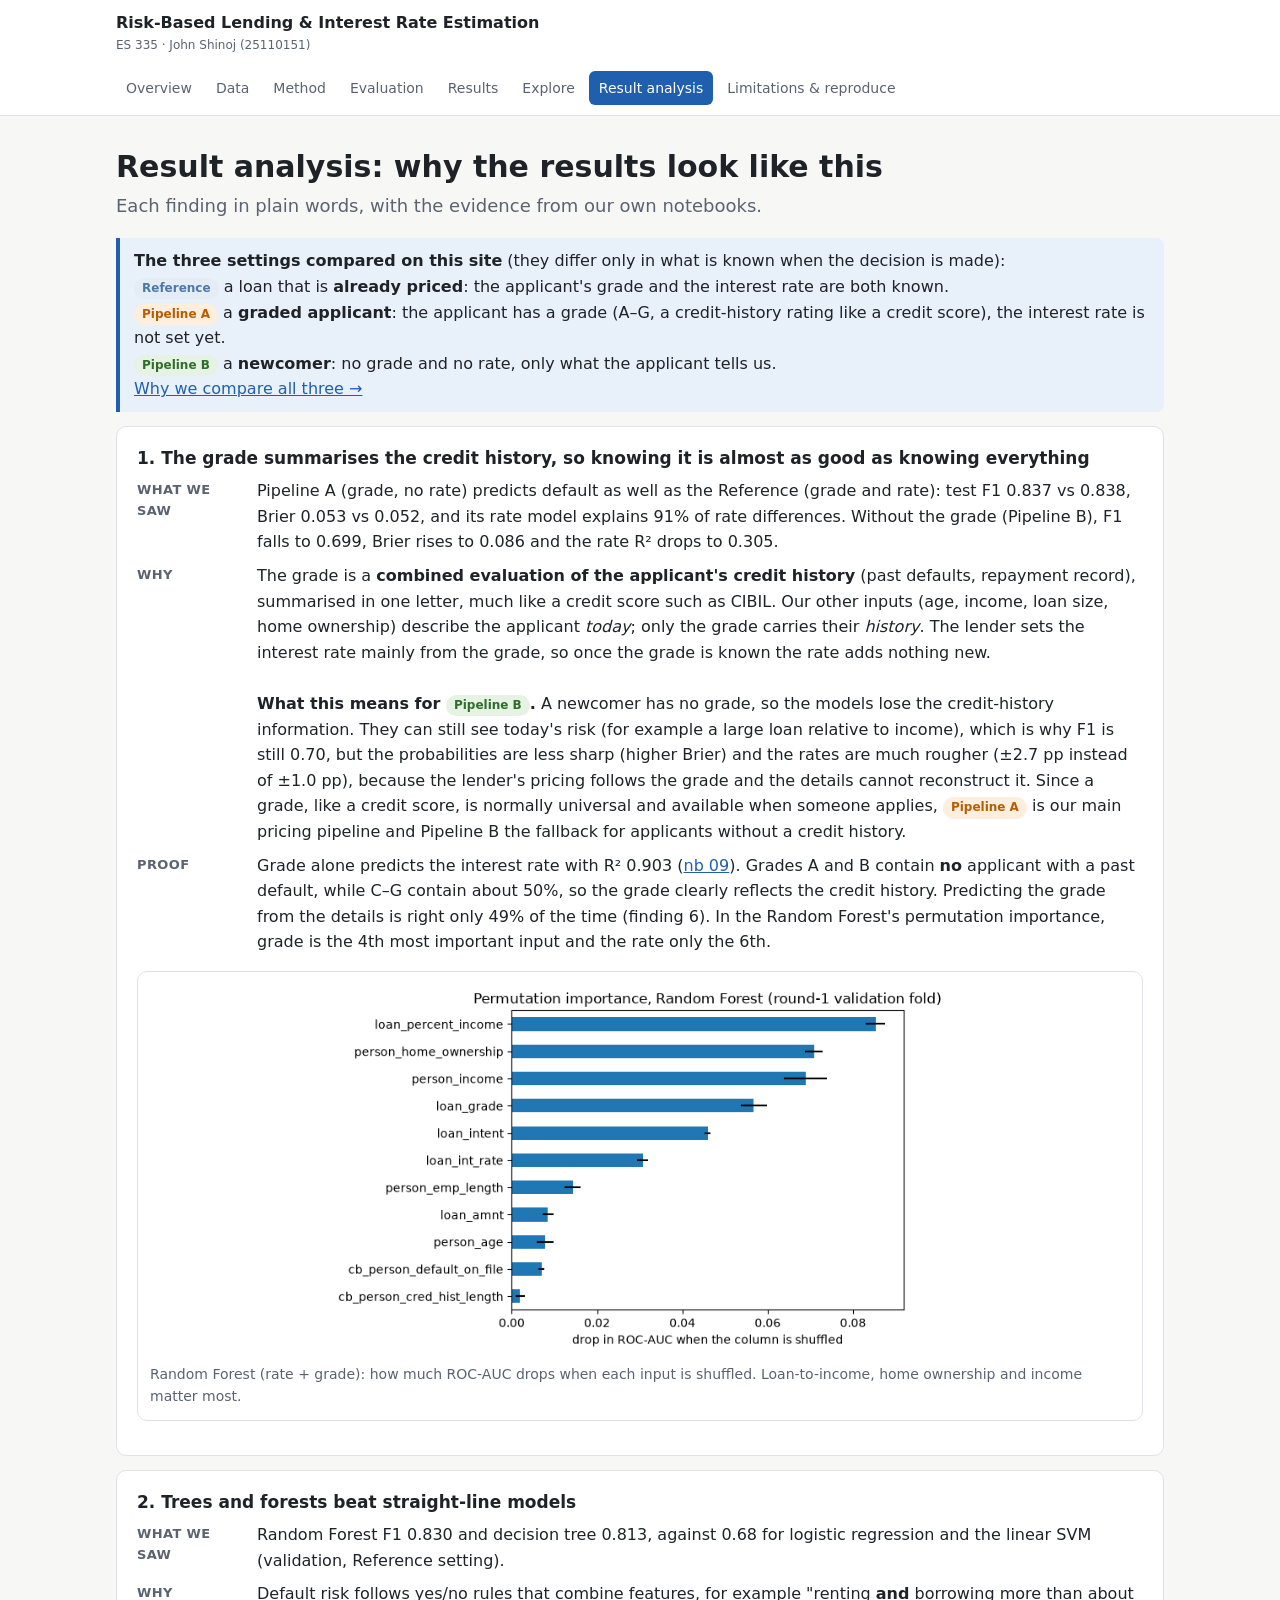
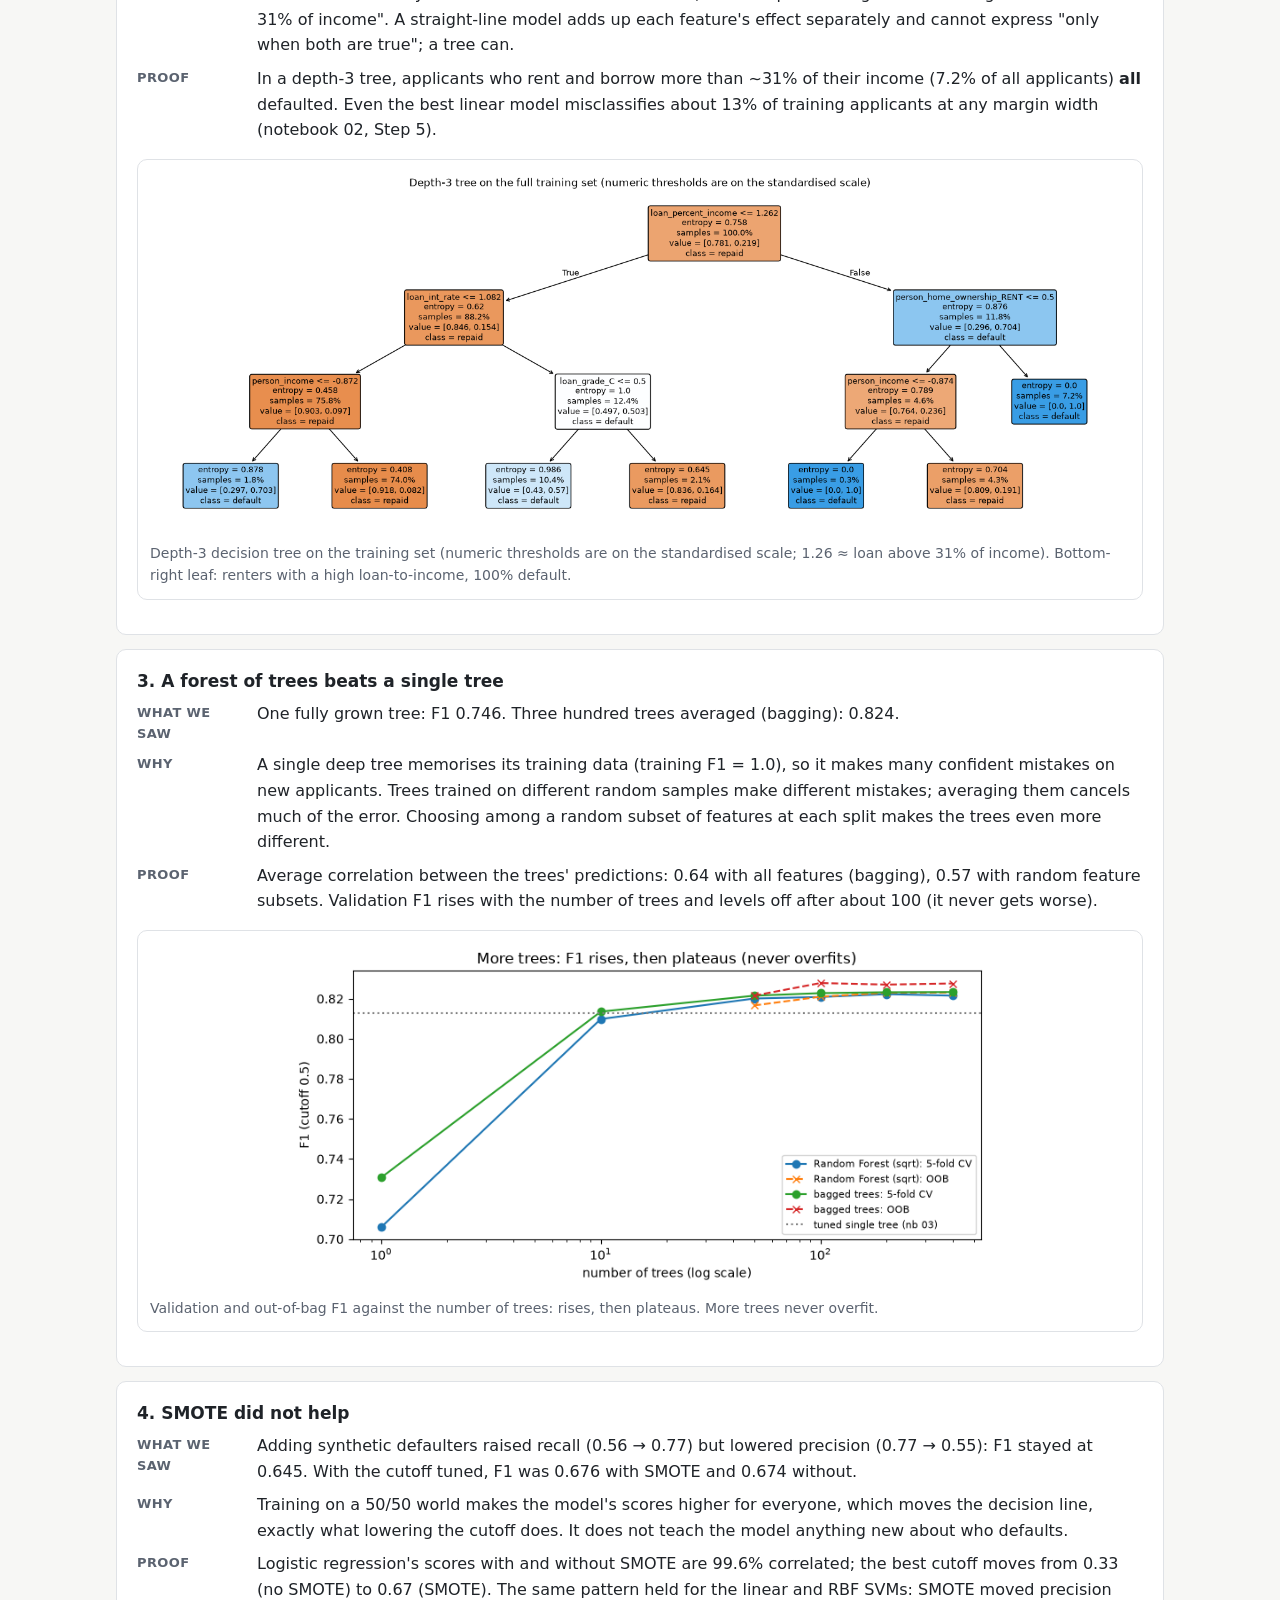
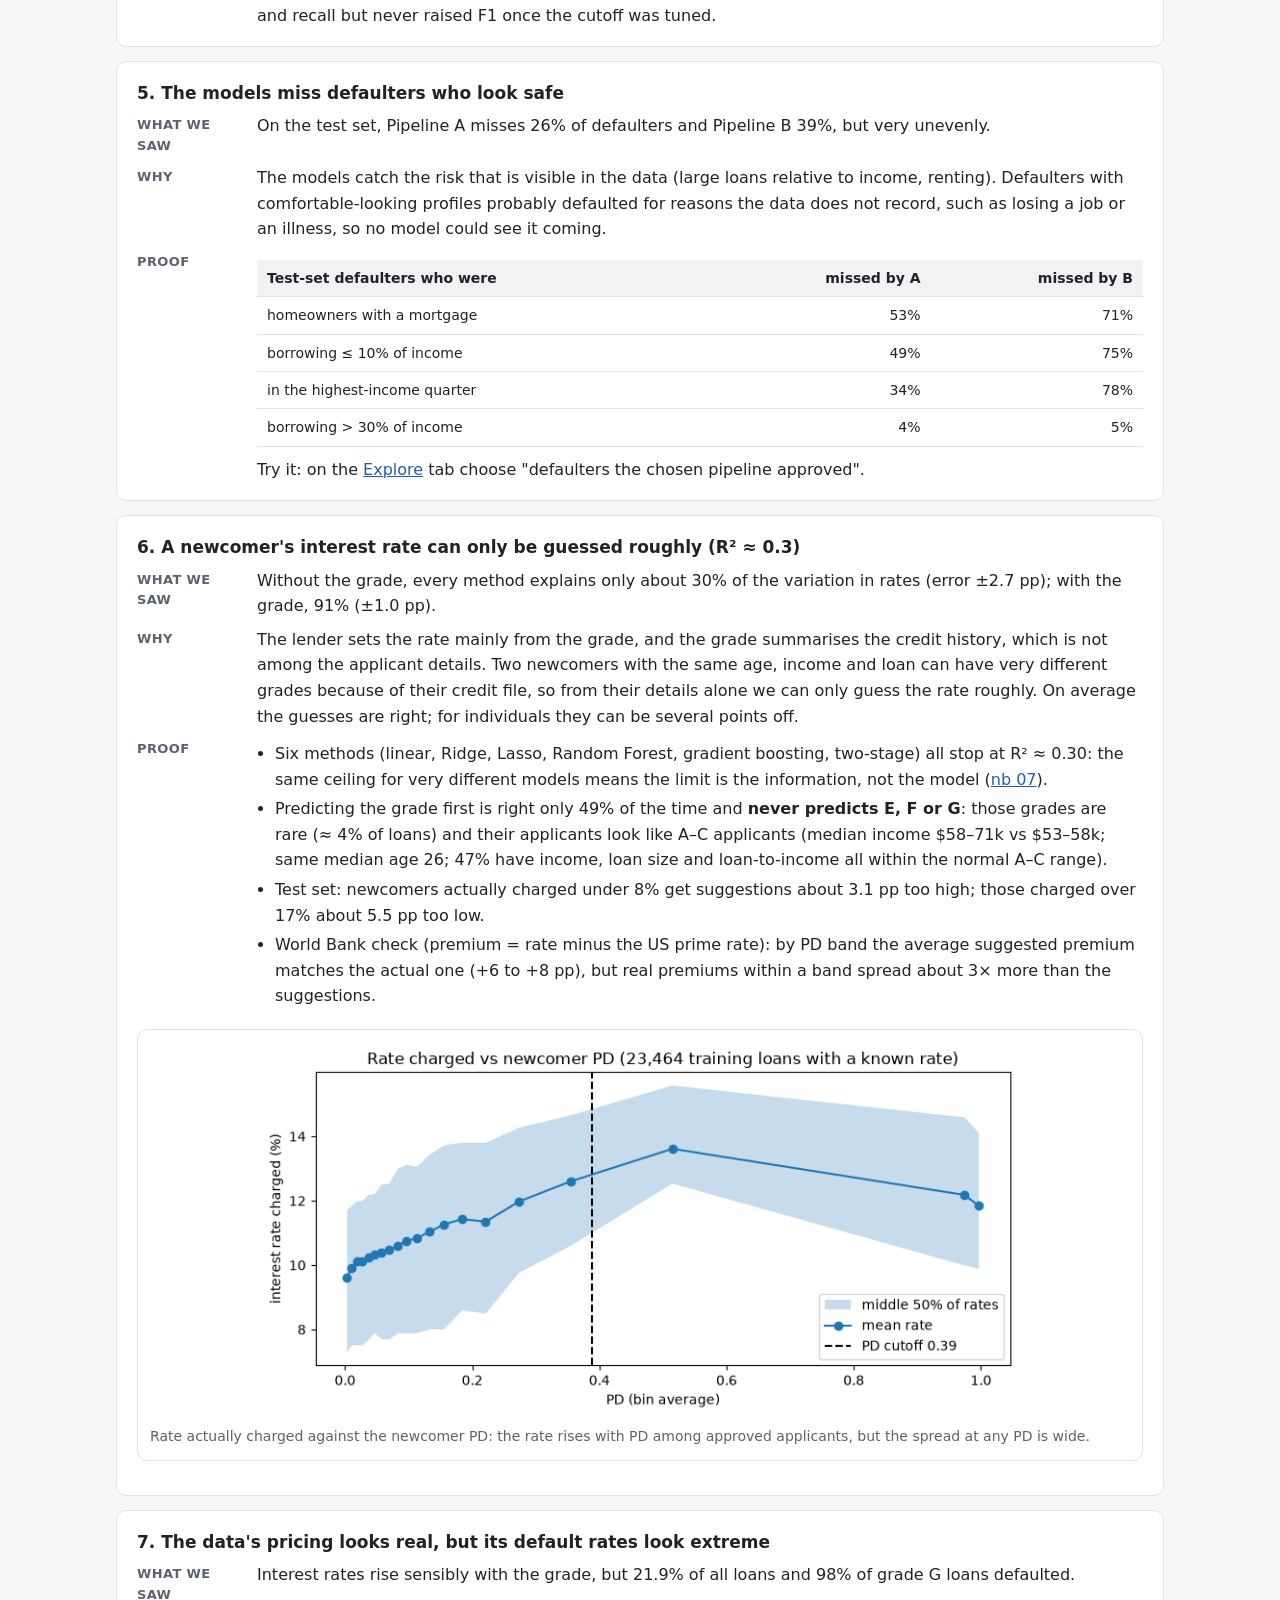
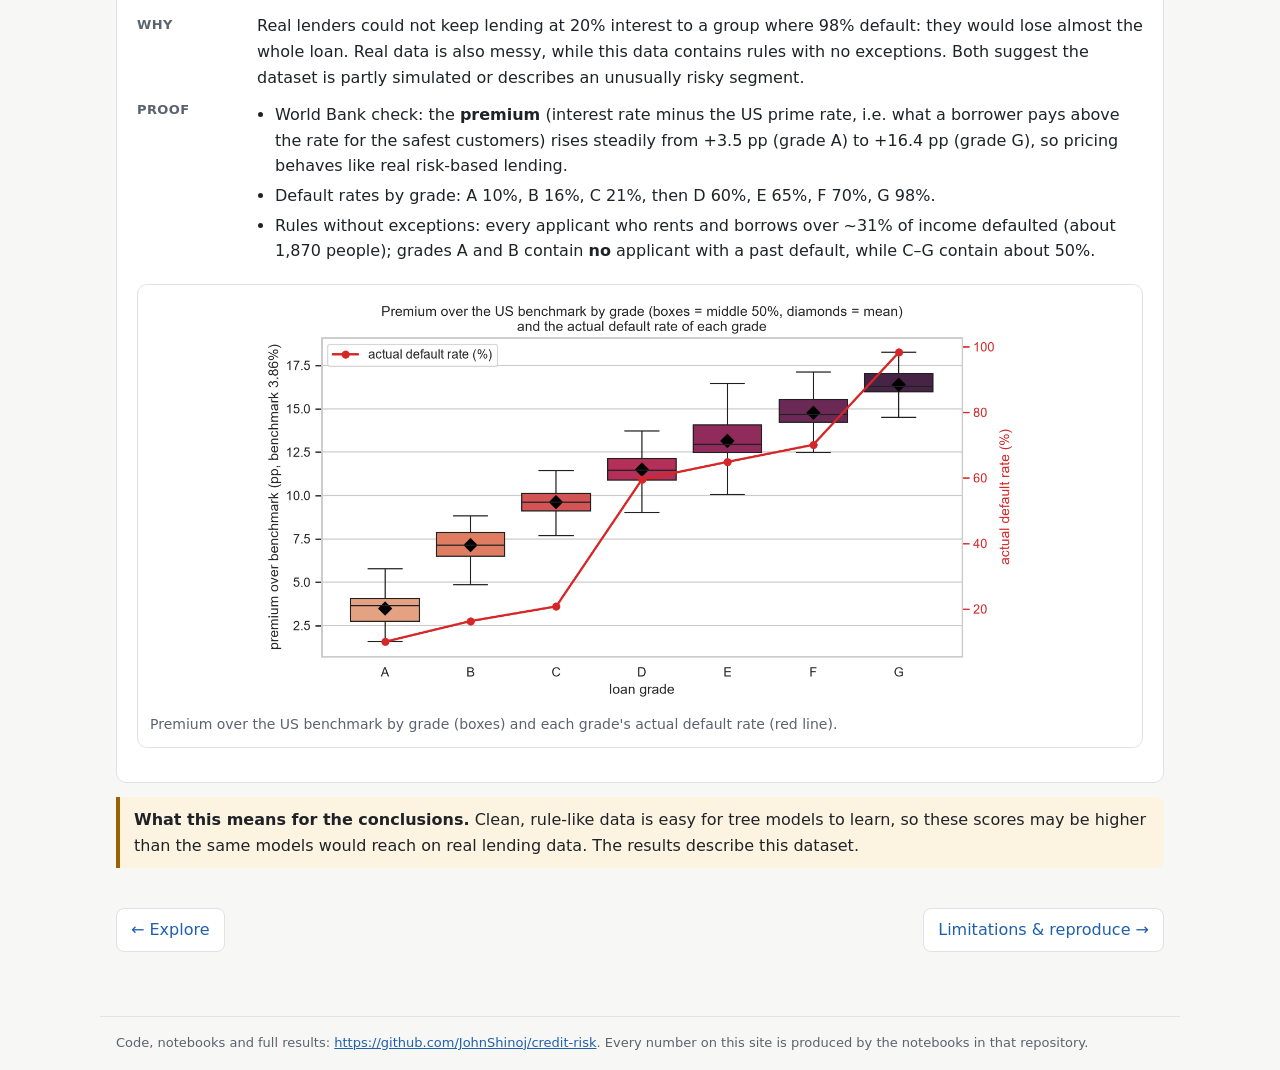
==== commit 8911fa20: "Describe the grade as a credit-history rating and explain how the rate is set Co-Authored-By: Claude" ====
--- a/docs/analysis.html
+++ b/docs/analysis.html
@@ -11,13 +11,14 @@
 <main>
 <h1>Result analysis: why the results look like this</h1><p class="lead">Each finding in plain words, with the evidence from our own notebooks.</p><div class="note"><b>The three settings compared on this site</b> (they differ only in what is known when the
 decision is made):<br>
-<span class="tag ref">Reference</span> a loan that is <b>already priced</b>: the lender's grade and interest rate are both known.<br>
-<span class="tag A">Pipeline A</span> a <b>graded applicant</b>: the lender has assigned a grade (A–G), the interest rate is not set yet.<br>
+<span class="tag ref">Reference</span> a loan that is <b>already priced</b>: the applicant's grade and the interest rate are both known.<br>
+<span class="tag A">Pipeline A</span> a <b>graded applicant</b>: the applicant has a grade (A–G, a credit-history rating like a credit score), the interest rate is not set yet.<br>
 <span class="tag B">Pipeline B</span> a <b>newcomer</b>: no grade and no rate, only what the applicant tells us.<br>
-<a href="index.html#why-three">Why we compare all three →</a></div><div class="card"><h3 style="margin-top:0">1. Knowing the grade is almost as good as knowing everything</h3><div class="why">
-<div class="row"><b>What we saw</b><div>Pipeline A (grade, no rate) predicts default as well as the Reference (grade and rate): test F1 0.837 vs 0.838, Brier 0.053 vs 0.052. Without the grade (Pipeline B), F1 falls to 0.699.</div></div>
-<div class="row"><b>Why</b><div>The grade is the lender's own verdict on the applicant, built from information we do not have (for example their credit-bureau record). The interest rate is then set from the grade, so once the grade is known the rate adds nothing new.</div></div>
-<div class="row"><b>Proof</b><div>Grade alone predicts the interest rate with R² 0.903 (<a href="https://github.com/JohnShinoj/credit-risk/blob/main/notebooks/09_interest_rate_with_grade.ipynb" target="_blank" rel="noopener">nb 09</a>). In the Random Forest's permutation importance, grade is the 4th most important input and the rate only the 6th.</div></div></div><figure><img src="figures/forest_permutation_importance.png" alt="Random Forest (rate + grade): how much ROC-AUC drops when each input is shuffled. Loan-to-income, home ownership and income matter most." loading="lazy" style="max-width:620px"><figcaption>Random Forest (rate + grade): how much ROC-AUC drops when each input is shuffled. Loan-to-income, home ownership and income matter most.</figcaption></figure></div><div class="card"><h3 style="margin-top:0">2. Trees and forests beat straight-line models</h3><div class="why">
+<a href="index.html#why-three">Why we compare all three →</a></div><div class="card"><h3 style="margin-top:0">1. The grade summarises the credit history, so knowing it is almost as good as knowing everything</h3><div class="why">
+<div class="row"><b>What we saw</b><div>Pipeline A (grade, no rate) predicts default as well as the Reference (grade and rate): test F1 0.837 vs 0.838, Brier 0.053 vs 0.052, and its rate model explains 91% of rate differences. Without the grade (Pipeline B), F1 falls to 0.699, Brier rises to 0.086 and the rate R² drops to 0.305.</div></div>
+<div class="row"><b>Why</b><div>The grade is a <b>combined evaluation of the applicant's credit history</b> (past defaults, repayment record), summarised in one letter, much like a credit score such as CIBIL. Our other inputs (age, income, loan size, home ownership) describe the applicant <i>today</i>; only the grade carries their <i>history</i>. The lender sets the interest rate mainly from the grade, so once the grade is known the rate adds nothing new.
+<br><br><b>What this means for <span class="tag B">Pipeline B</span>.</b> A newcomer has no grade, so the models lose the credit-history information. They can still see today's risk (for example a large loan relative to income), which is why F1 is still 0.70, but the probabilities are less sharp (higher Brier) and the rates are much rougher (±2.7 pp instead of ±1.0 pp), because the lender's pricing follows the grade and the details cannot reconstruct it. Since a grade, like a credit score, is normally universal and available when someone applies, <span class="tag A">Pipeline A</span> is our main pricing pipeline and Pipeline B the fallback for applicants without a credit history.</div></div>
+<div class="row"><b>Proof</b><div>Grade alone predicts the interest rate with R² 0.903 (<a href="https://github.com/JohnShinoj/credit-risk/blob/main/notebooks/09_interest_rate_with_grade.ipynb" target="_blank" rel="noopener">nb 09</a>). Grades A and B contain <b>no</b> applicant with a past default, while C–G contain about 50%, so the grade clearly reflects the credit history. Predicting the grade from the details is right only 49% of the time (finding 6). In the Random Forest's permutation importance, grade is the 4th most important input and the rate only the 6th.</div></div></div><figure><img src="figures/forest_permutation_importance.png" alt="Random Forest (rate + grade): how much ROC-AUC drops when each input is shuffled. Loan-to-income, home ownership and income matter most." loading="lazy" style="max-width:620px"><figcaption>Random Forest (rate + grade): how much ROC-AUC drops when each input is shuffled. Loan-to-income, home ownership and income matter most.</figcaption></figure></div><div class="card"><h3 style="margin-top:0">2. Trees and forests beat straight-line models</h3><div class="why">
 <div class="row"><b>What we saw</b><div>Random Forest F1 0.830 and decision tree 0.813, against 0.68 for logistic regression and the linear SVM (validation, Reference setting).</div></div>
 <div class="row"><b>Why</b><div>Default risk follows yes/no rules that combine features, for example "renting <b>and</b> borrowing more than about 31% of income". A straight-line model adds up each feature's effect separately and cannot express "only when both are true"; a tree can.</div></div>
 <div class="row"><b>Proof</b><div>In a depth-3 tree, applicants who rent and borrow more than ~31% of their income (7.2% of all applicants) <b>all</b> defaulted. Even the best linear model misclassifies about 13% of training applicants at any margin width (notebook 02, Step 5).</div></div></div><figure><img src="figures/tree_depth3.png" alt="Depth-3 decision tree on the training set (numeric thresholds are on the standardised scale; 1.26 ≈ loan above 31% of income). Bottom-right leaf: renters with a high loan-to-income, 100% default." loading="lazy"><figcaption>Depth-3 decision tree on the training set (numeric thresholds are on the standardised scale; 1.26 ≈ loan above 31% of income). Bottom-right leaf: renters with a high loan-to-income, 100% default.</figcaption></figure></div><div class="card"><h3 style="margin-top:0">3. A forest of trees beats a single tree</h3><div class="why">
@@ -36,7 +37,7 @@
 <tr><td>borrowing &gt; 30% of income</td><td class="num">4%</td><td class="num">5%</td></tr></table></div>
 Try it: on the <a href="explore.html">Explore</a> tab choose "defaulters the chosen pipeline approved".</div></div></div></div><div class="card"><h3 style="margin-top:0">6. A newcomer's interest rate can only be guessed roughly (R² ≈ 0.3)</h3><div class="why">
 <div class="row"><b>What we saw</b><div>Without the grade, every method explains only about 30% of the variation in rates (error ±2.7 pp); with the grade, 91% (±1.0 pp).</div></div>
-<div class="row"><b>Why</b><div>The lender sets the rate mainly from the grade, and the grade comes from information outside our data. Two newcomers with the same age, income and loan can have very different grades because of their credit file, so from their details alone we can only guess the rate roughly. On average the guesses are right; for individuals they can be several points off.</div></div>
+<div class="row"><b>Why</b><div>The lender sets the rate mainly from the grade, and the grade summarises the credit history, which is not among the applicant details. Two newcomers with the same age, income and loan can have very different grades because of their credit file, so from their details alone we can only guess the rate roughly. On average the guesses are right; for individuals they can be several points off.</div></div>
 <div class="row"><b>Proof</b><div><ul style="margin:0;padding-left:18px">
 <li>Six methods (linear, Ridge, Lasso, Random Forest, gradient boosting, two-stage) all stop at R² ≈ 0.30: the same ceiling for very different models means the limit is the information, not the model (<a href="https://github.com/JohnShinoj/credit-risk/blob/main/notebooks/07_interest_rate_regression.ipynb" target="_blank" rel="noopener">nb 07</a>).</li>
 <li>Predicting the grade first is right only 49% of the time and <b>never predicts E, F or G</b>: those grades are rare (≈ 4% of loans) and their applicants look like A–C applicants (median income $58–71k vs $53–58k; same median age 26; 47% have income, loan size and loan-to-income all within the normal A–C range).</li>
--- a/docs/assets/style.css
+++ b/docs/assets/style.css
@@ -49,7 +49,7 @@
 figcaption { color: var(--muted); font-size: 14px; margin-top: 8px; }
 .why { display: grid; gap: 8px; }
 .why .row { display: grid; grid-template-columns: 110px 1fr; gap: 10px; }
-.why .row b { color: var(--muted); font-size: 13px; text-transform: uppercase; letter-spacing: .03em; padding-top: 2px; }
+.why .row > b { color: var(--muted); font-size: 13px; text-transform: uppercase; letter-spacing: .03em; padding-top: 2px; }
 @media (max-width: 600px) { .why .row { grid-template-columns: 1fr; gap: 2px; } h1 { font-size: 24px; } }
 .controls { display: flex; flex-wrap: wrap; gap: 10px 18px; align-items: center; margin: 8px 0 12px; }
 .controls label { font-size: 14px; color: var(--muted); }
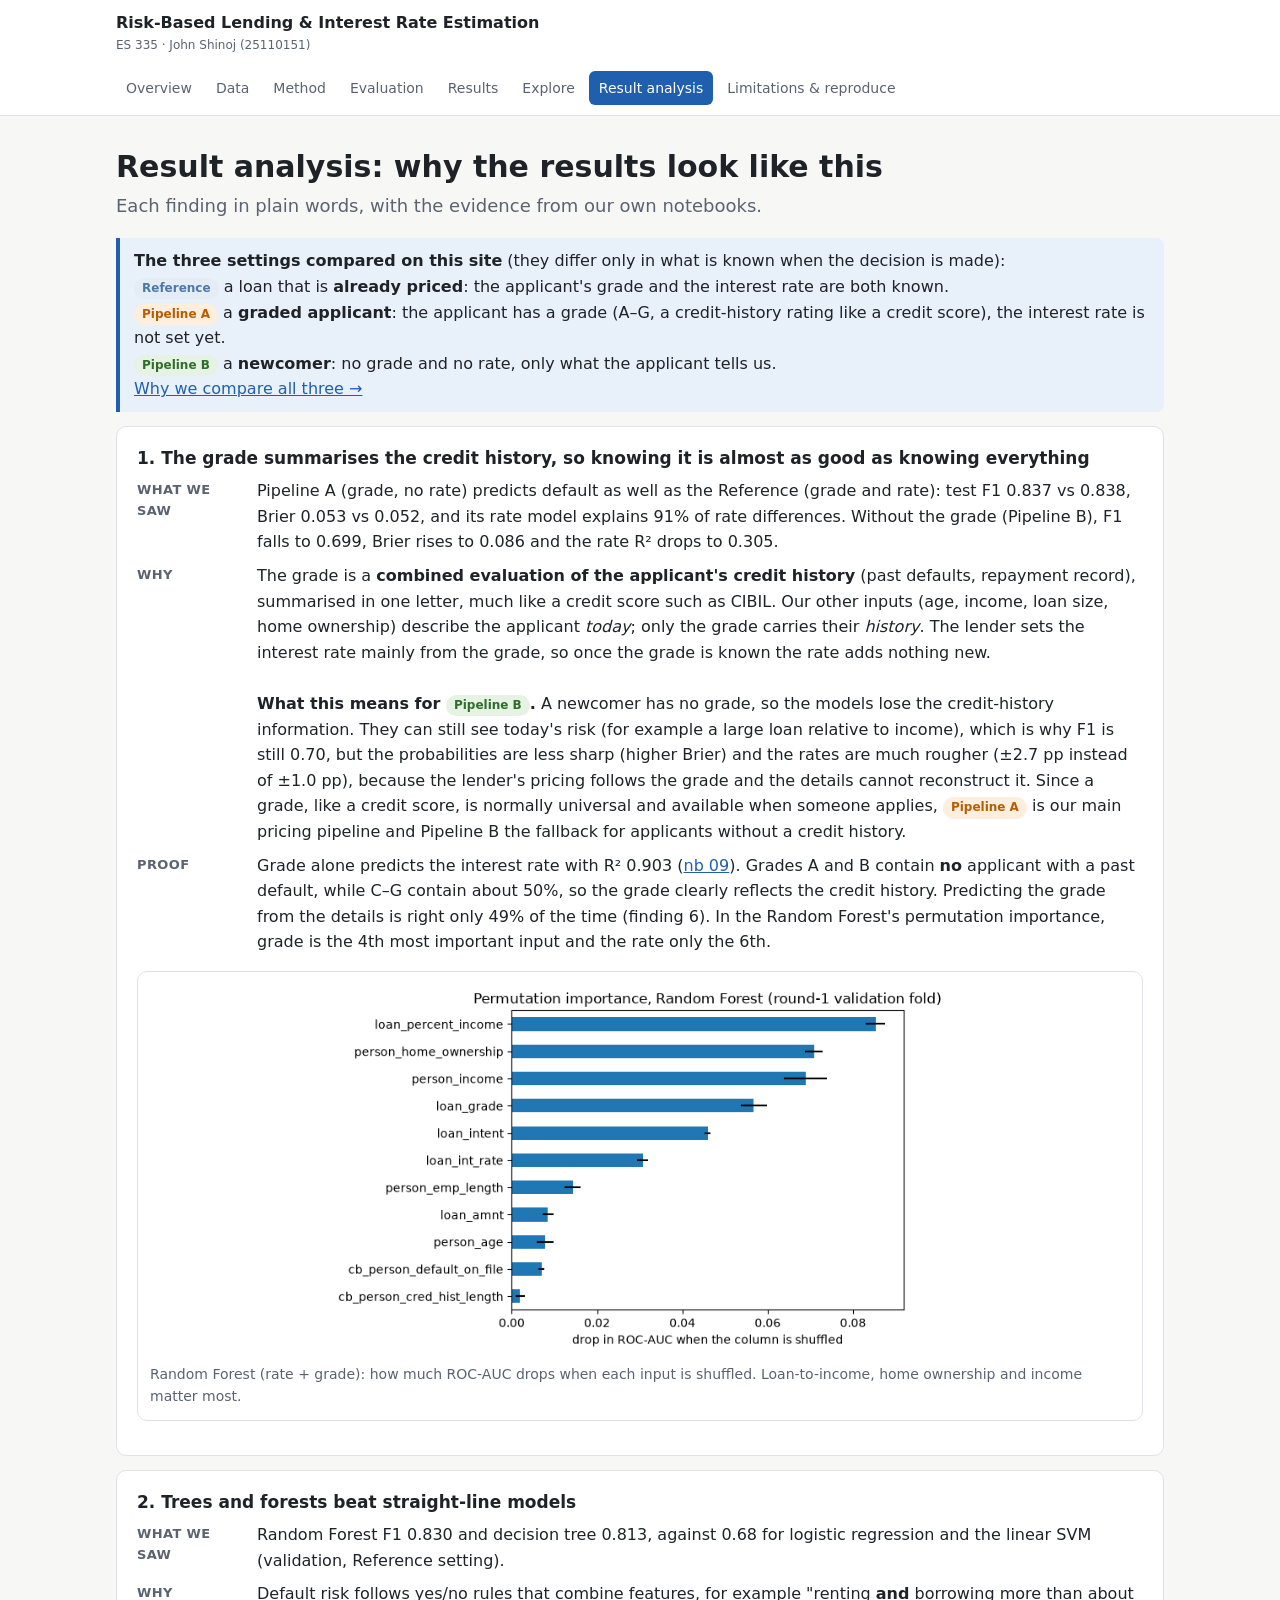
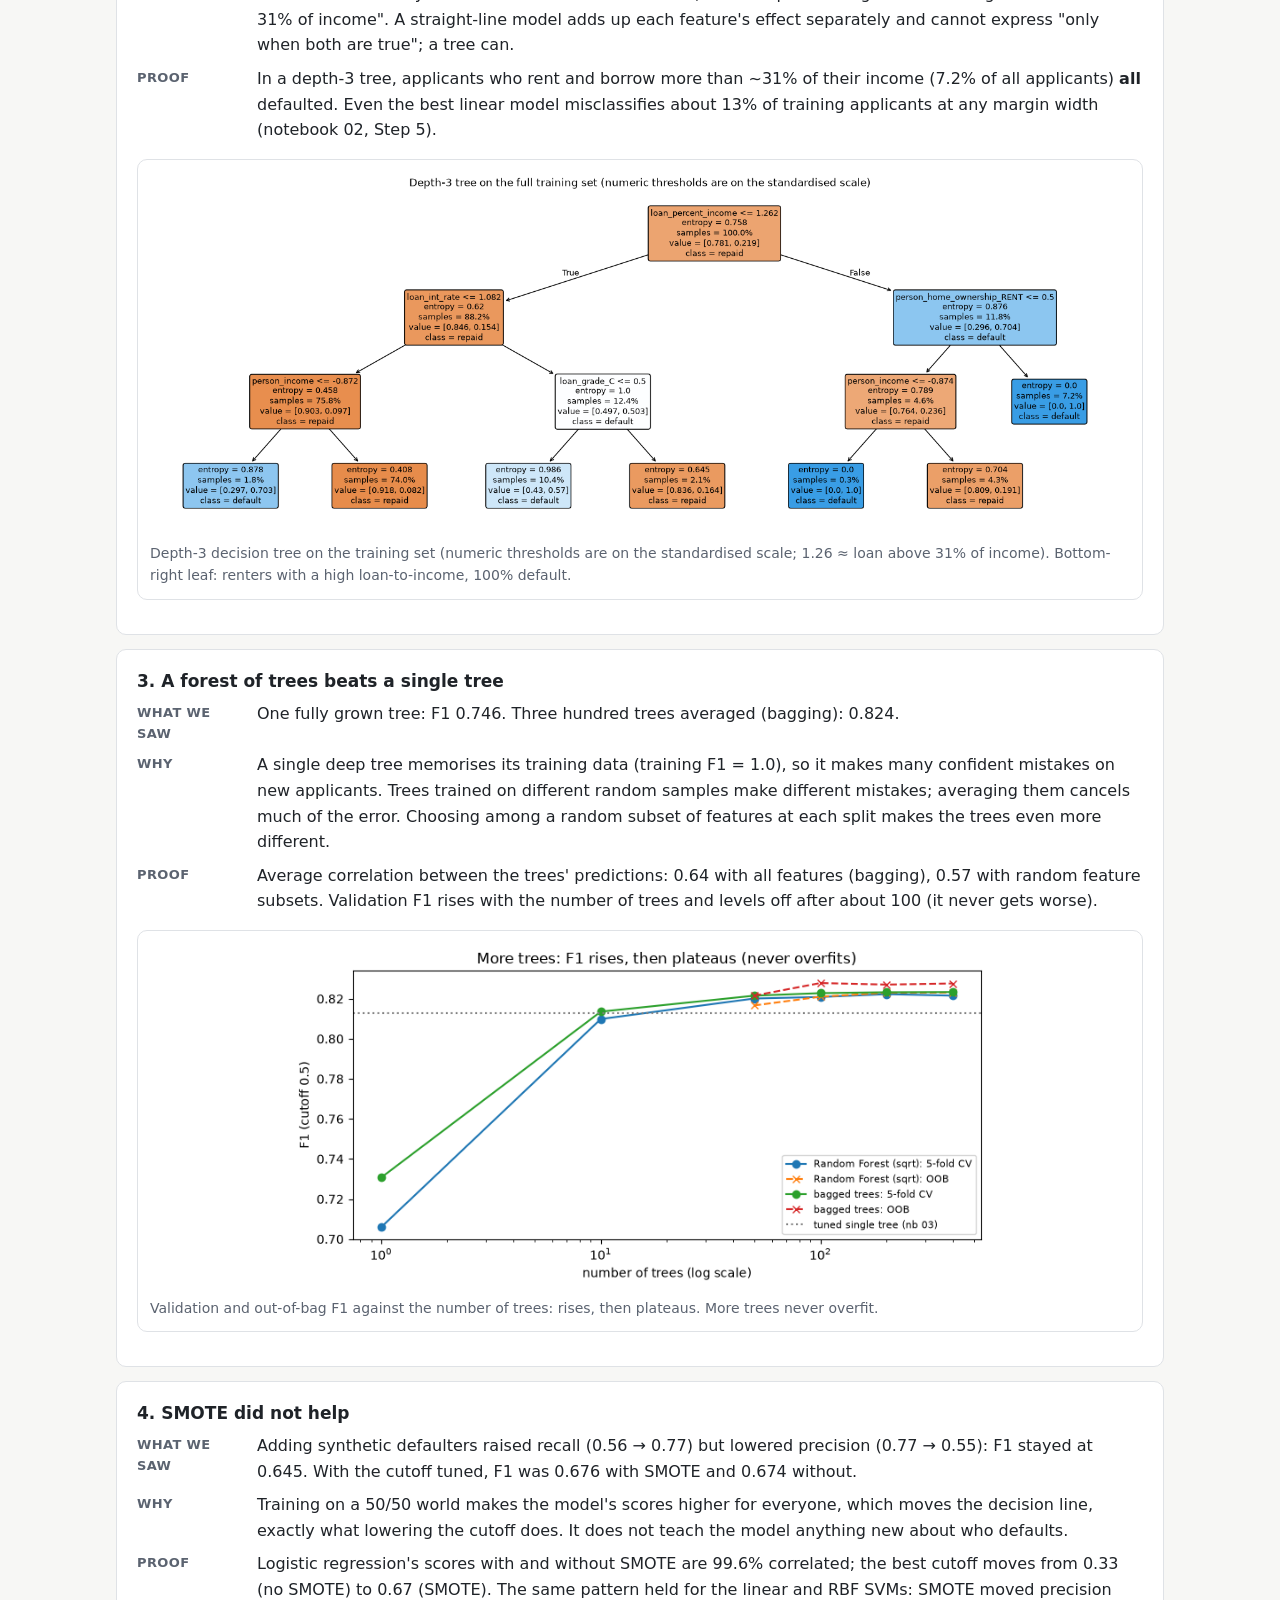
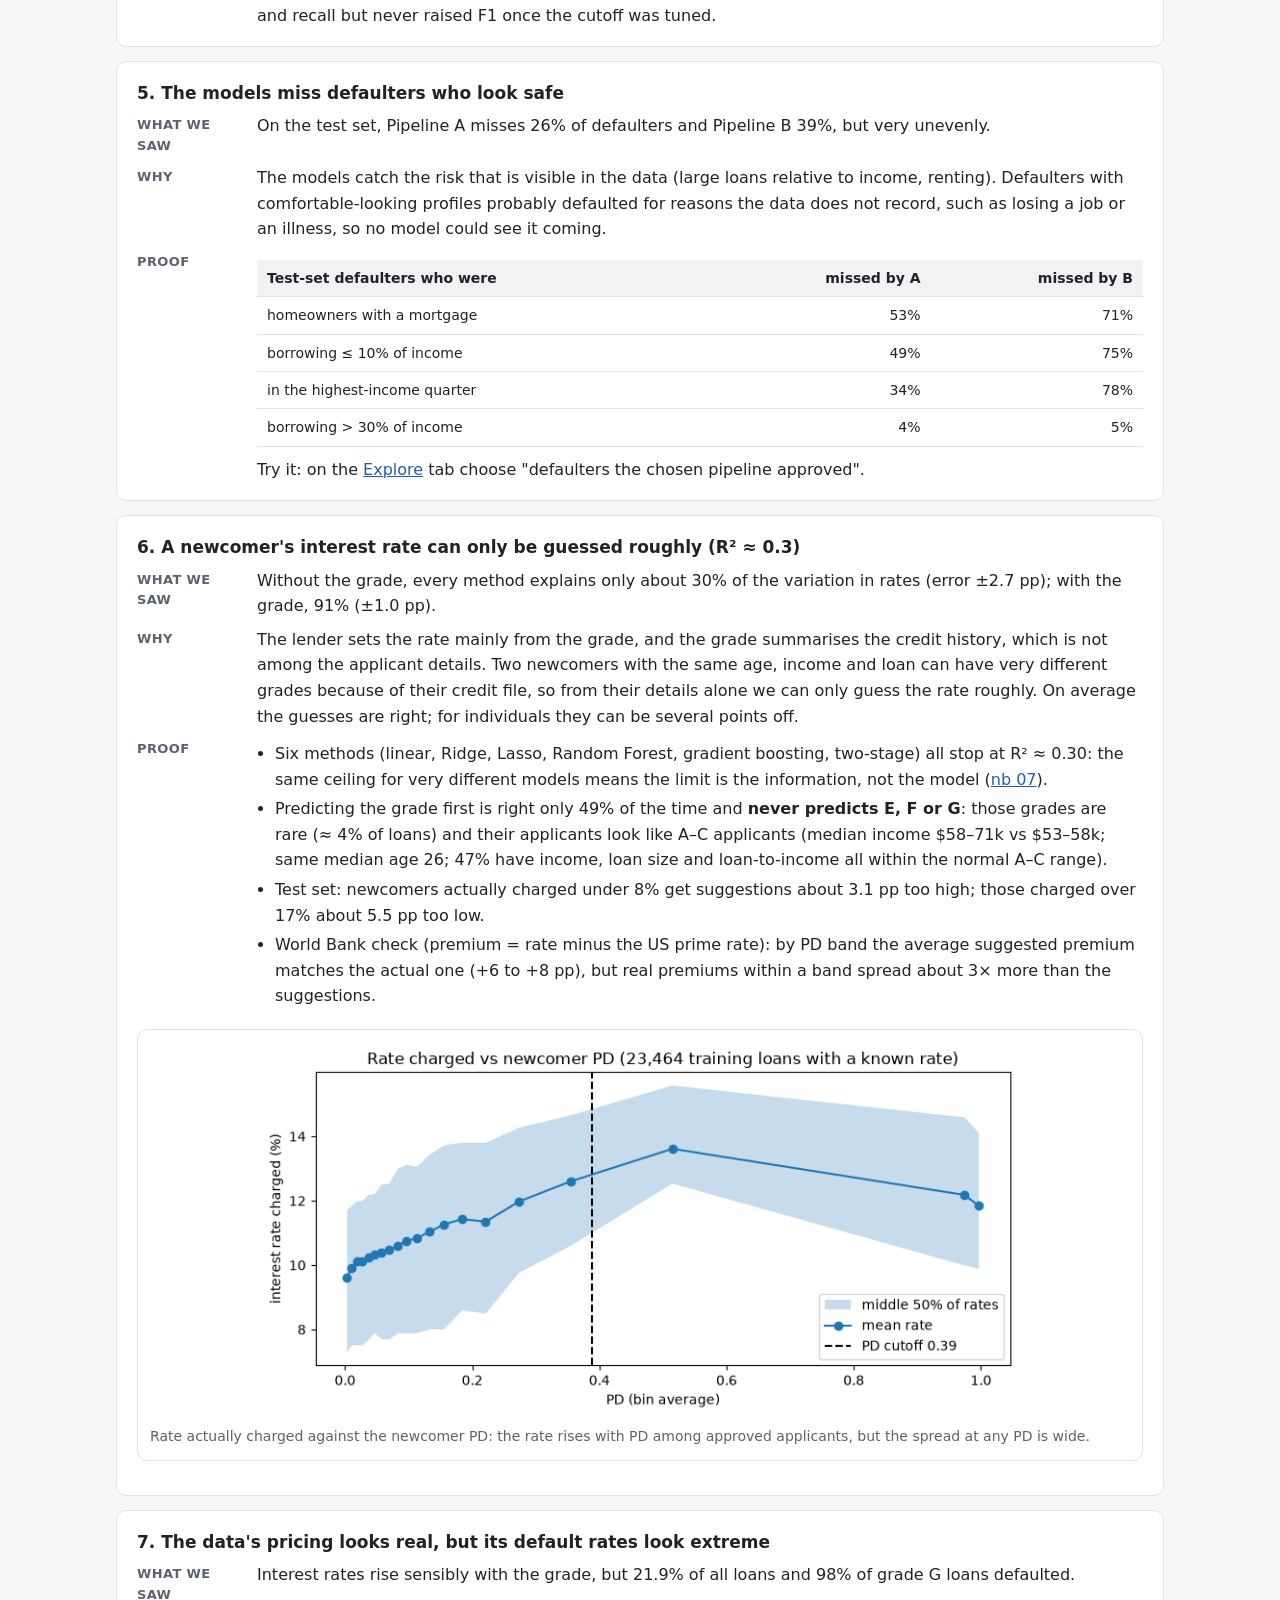
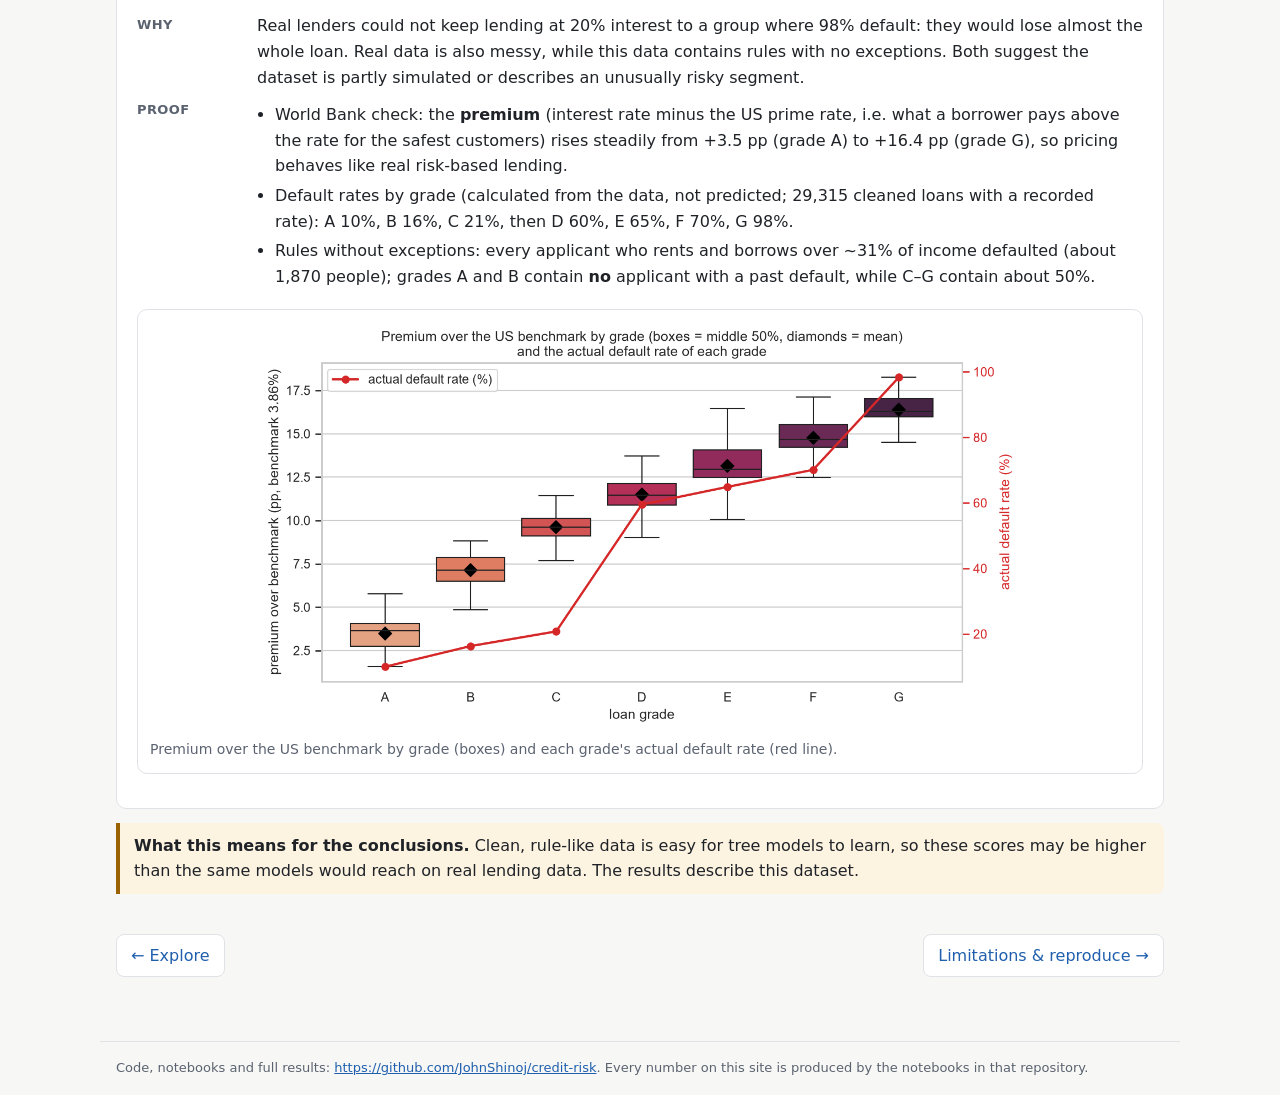
==== commit a0321fbb: "Label default rates by grade as calculated from the data Co-Authored-By: Claude Opus 5.5 <noreply@an" ====
--- a/docs/analysis.html
+++ b/docs/analysis.html
@@ -47,7 +47,7 @@
 <div class="row"><b>Why</b><div>Real lenders could not keep lending at 20% interest to a group where 98% default: they would lose almost the whole loan. Real data is also messy, while this data contains rules with no exceptions. Both suggest the dataset is partly simulated or describes an unusually risky segment.</div></div>
 <div class="row"><b>Proof</b><div><ul style="margin:0;padding-left:18px">
 <li>World Bank check: the <b>premium</b> (interest rate minus the US prime rate, i.e. what a borrower pays above the rate for the safest customers) rises steadily from +3.5 pp (grade A) to +16.4 pp (grade G), so pricing behaves like real risk-based lending.</li>
-<li>Default rates by grade: A 10%, B 16%, C 21%, then D 60%, E 65%, F 70%, G 98%.</li>
+<li>Default rates by grade (calculated from the data, not predicted; 29,315 cleaned loans with a recorded rate): A 10%, B 16%, C 21%, then D 60%, E 65%, F 70%, G 98%.</li>
 <li>Rules without exceptions: every applicant who rents and borrows over ~31% of income defaulted (about 1,870 people); grades A and B contain <b>no</b> applicant with a past default, while C–G contain about 50%.</li></ul></div></div></div><figure><img src="figures/premium_by_grade_data.png" alt="Premium over the US benchmark by grade (boxes) and each grade's actual default rate (red line)." loading="lazy" style="max-width:760px"><figcaption>Premium over the US benchmark by grade (boxes) and each grade's actual default rate (red line).</figcaption></figure></div><div class="note warn"><b>What this means for the conclusions.</b> Clean, rule-like data is easy for tree models to learn,
 so these scores may be higher than the same models would reach on real lending data. The results describe this dataset.</div>
 <div class="pager"><a href="explore.html">← Explore</a><a href="limitations.html">Limitations & reproduce →</a></div>
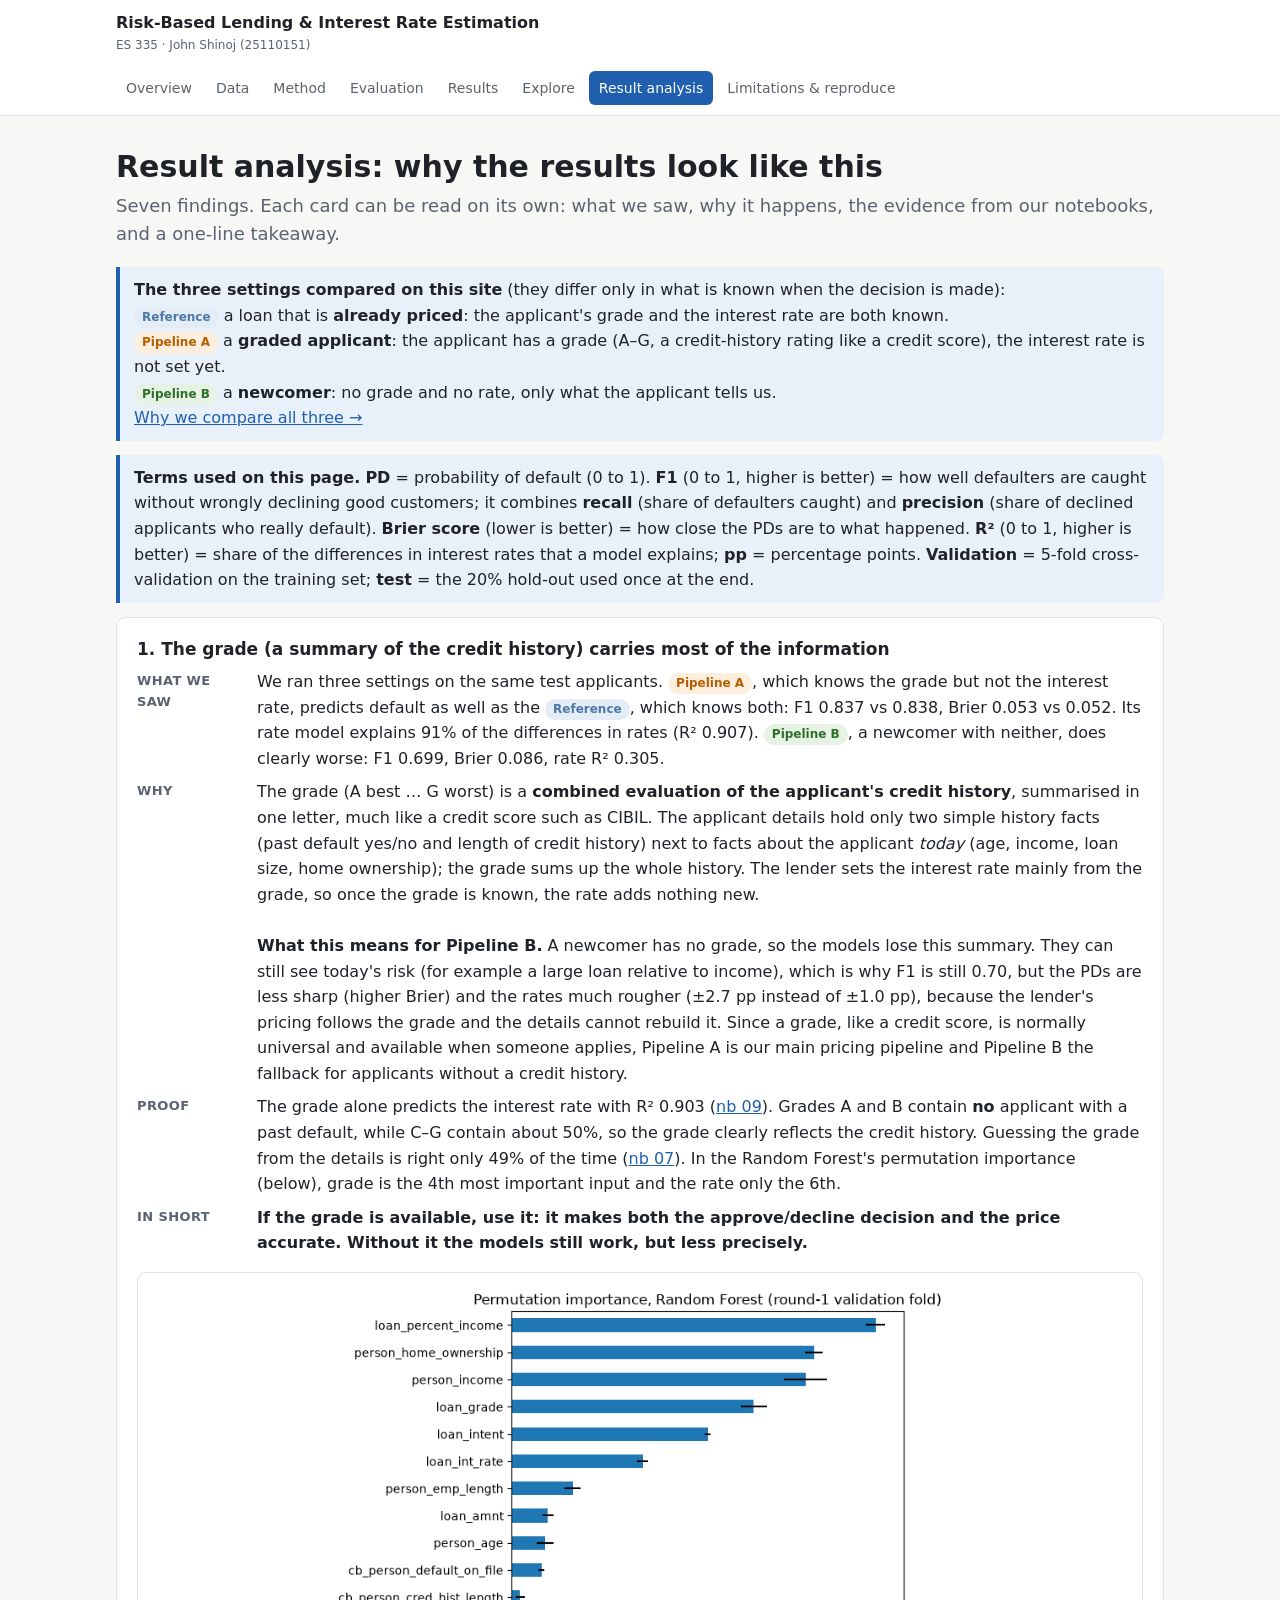
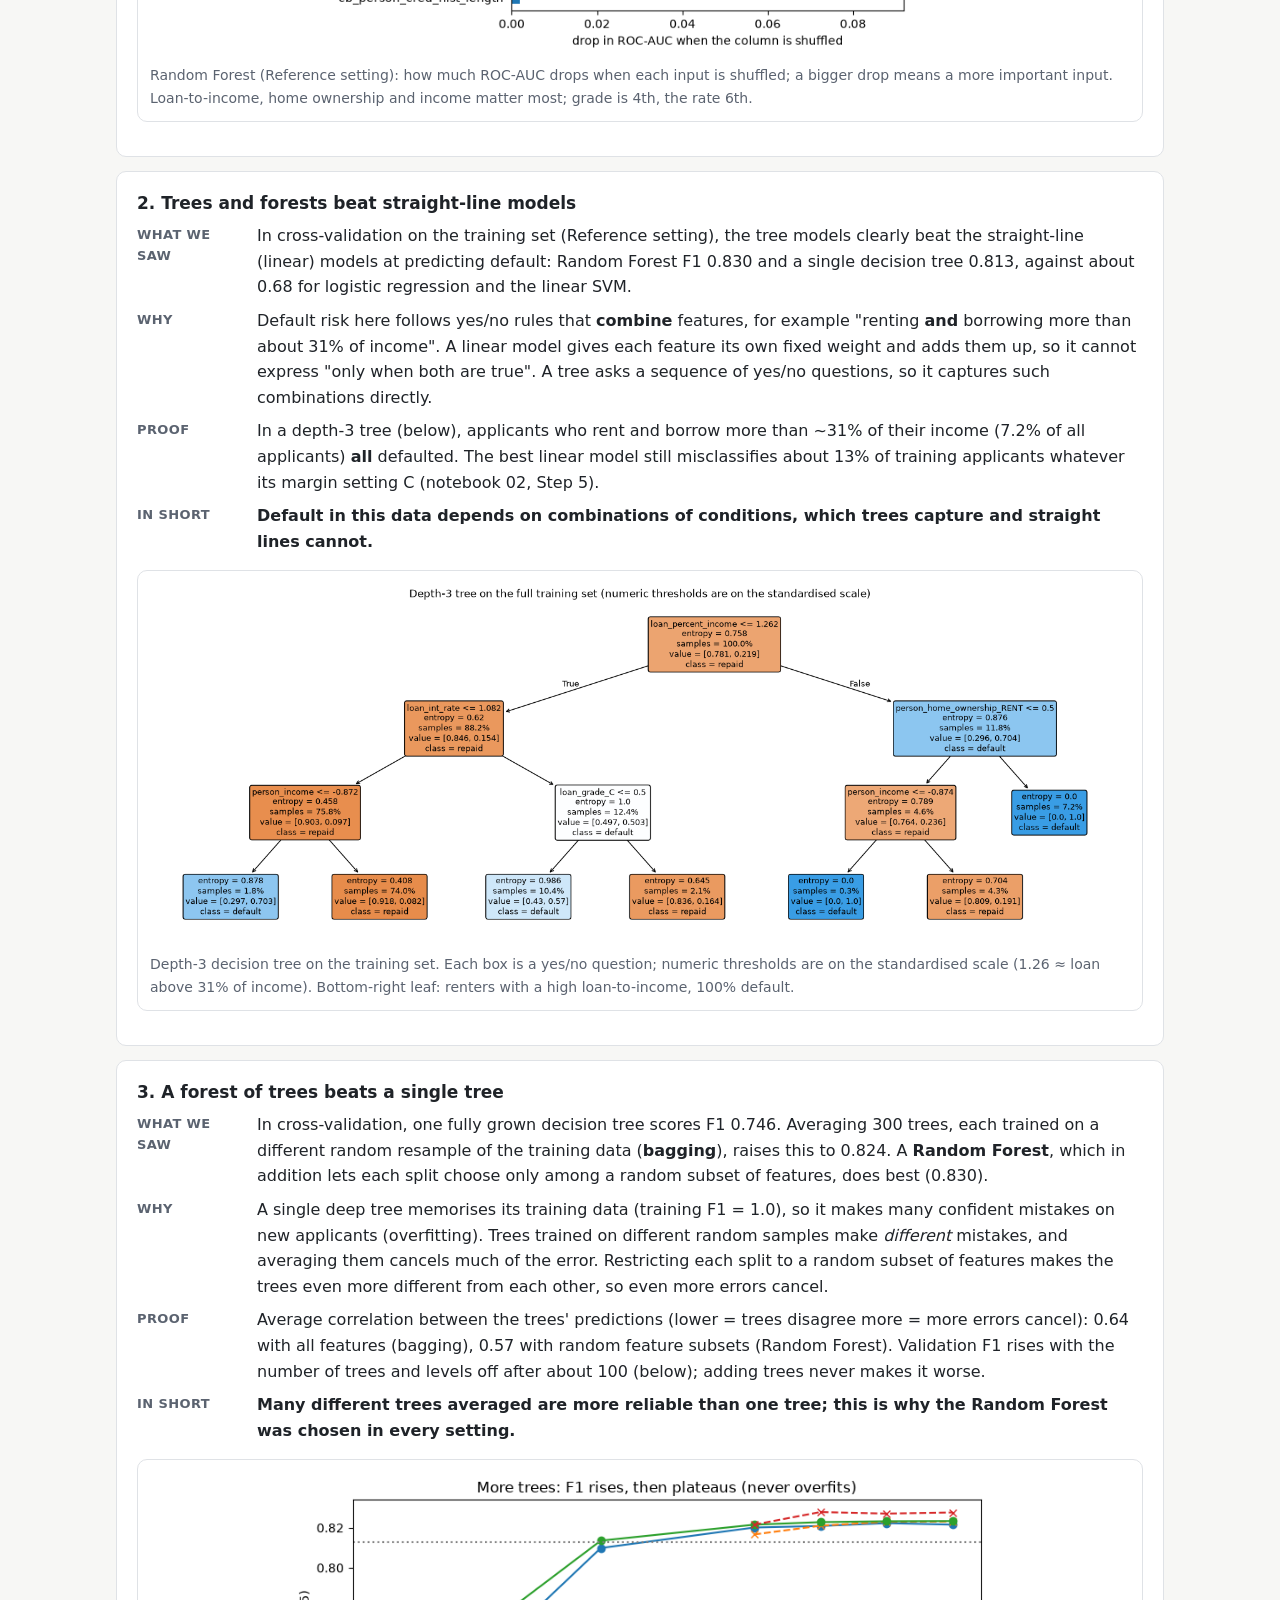
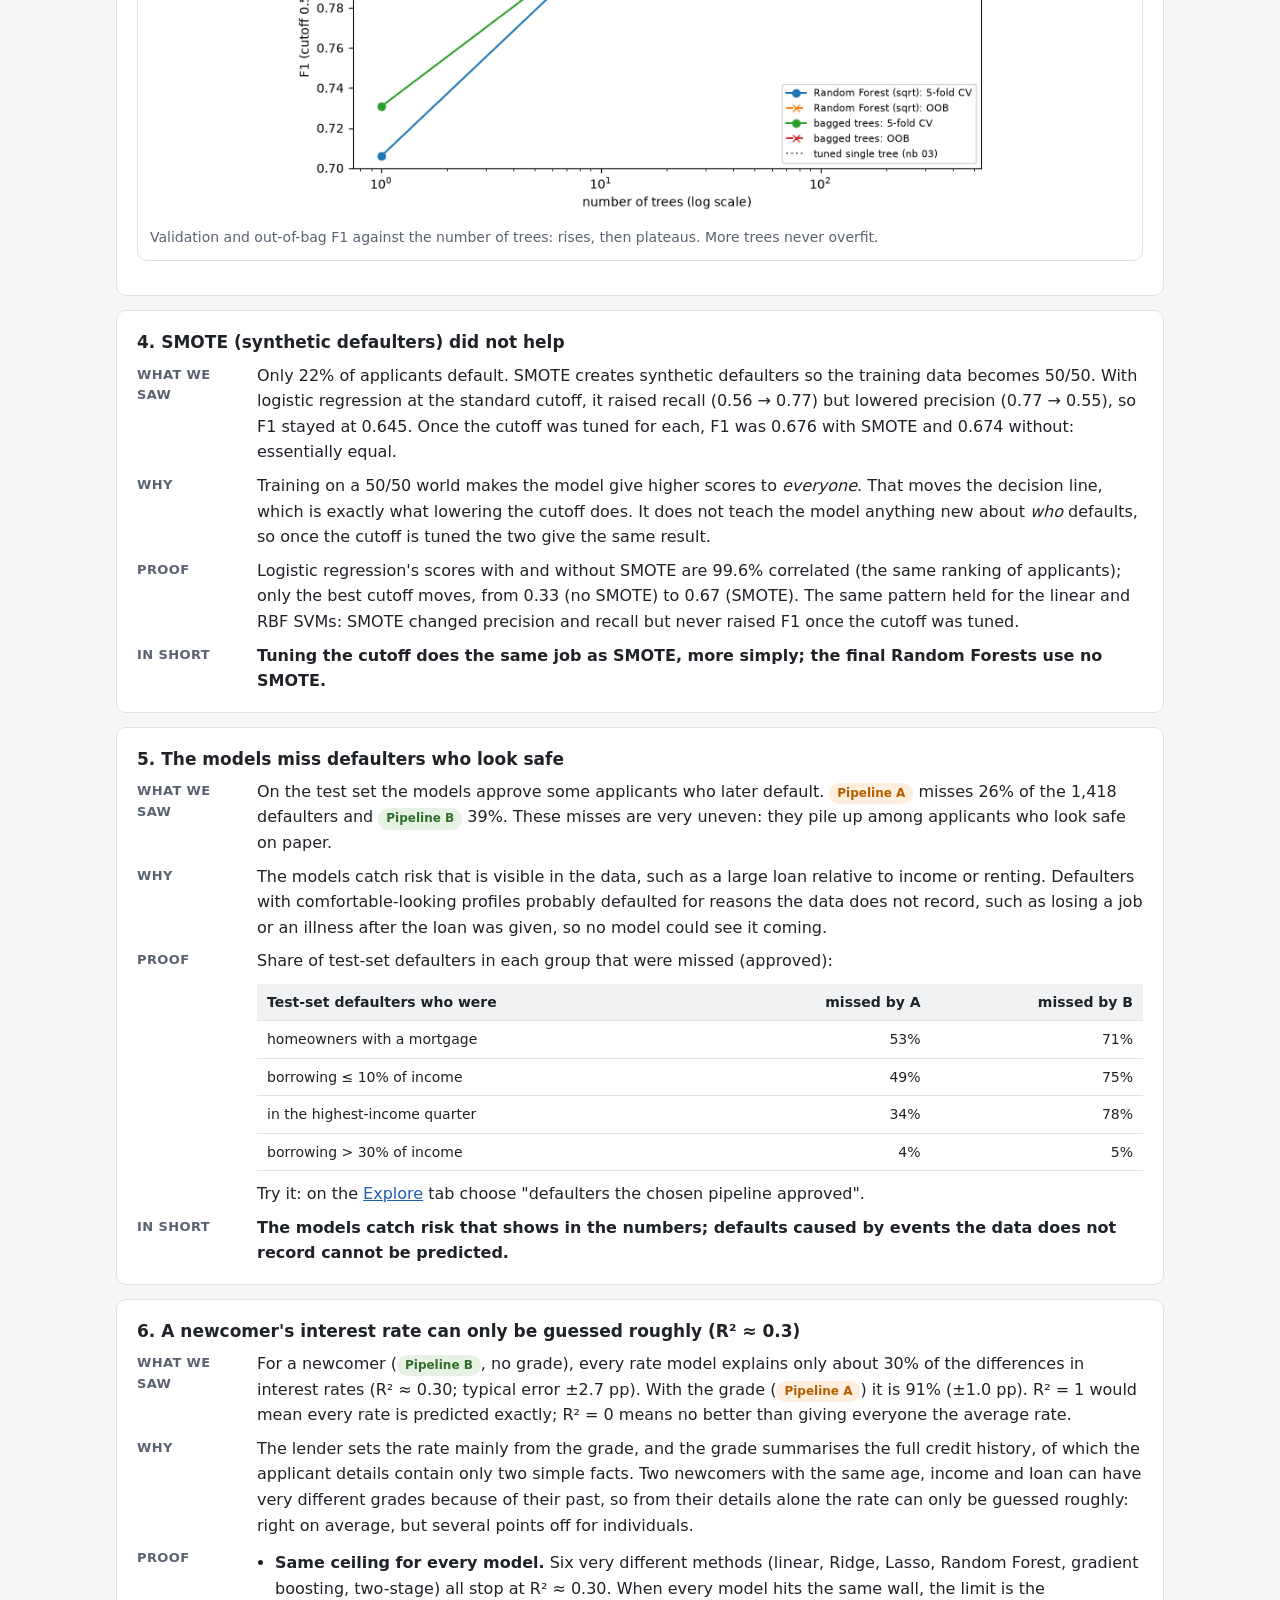
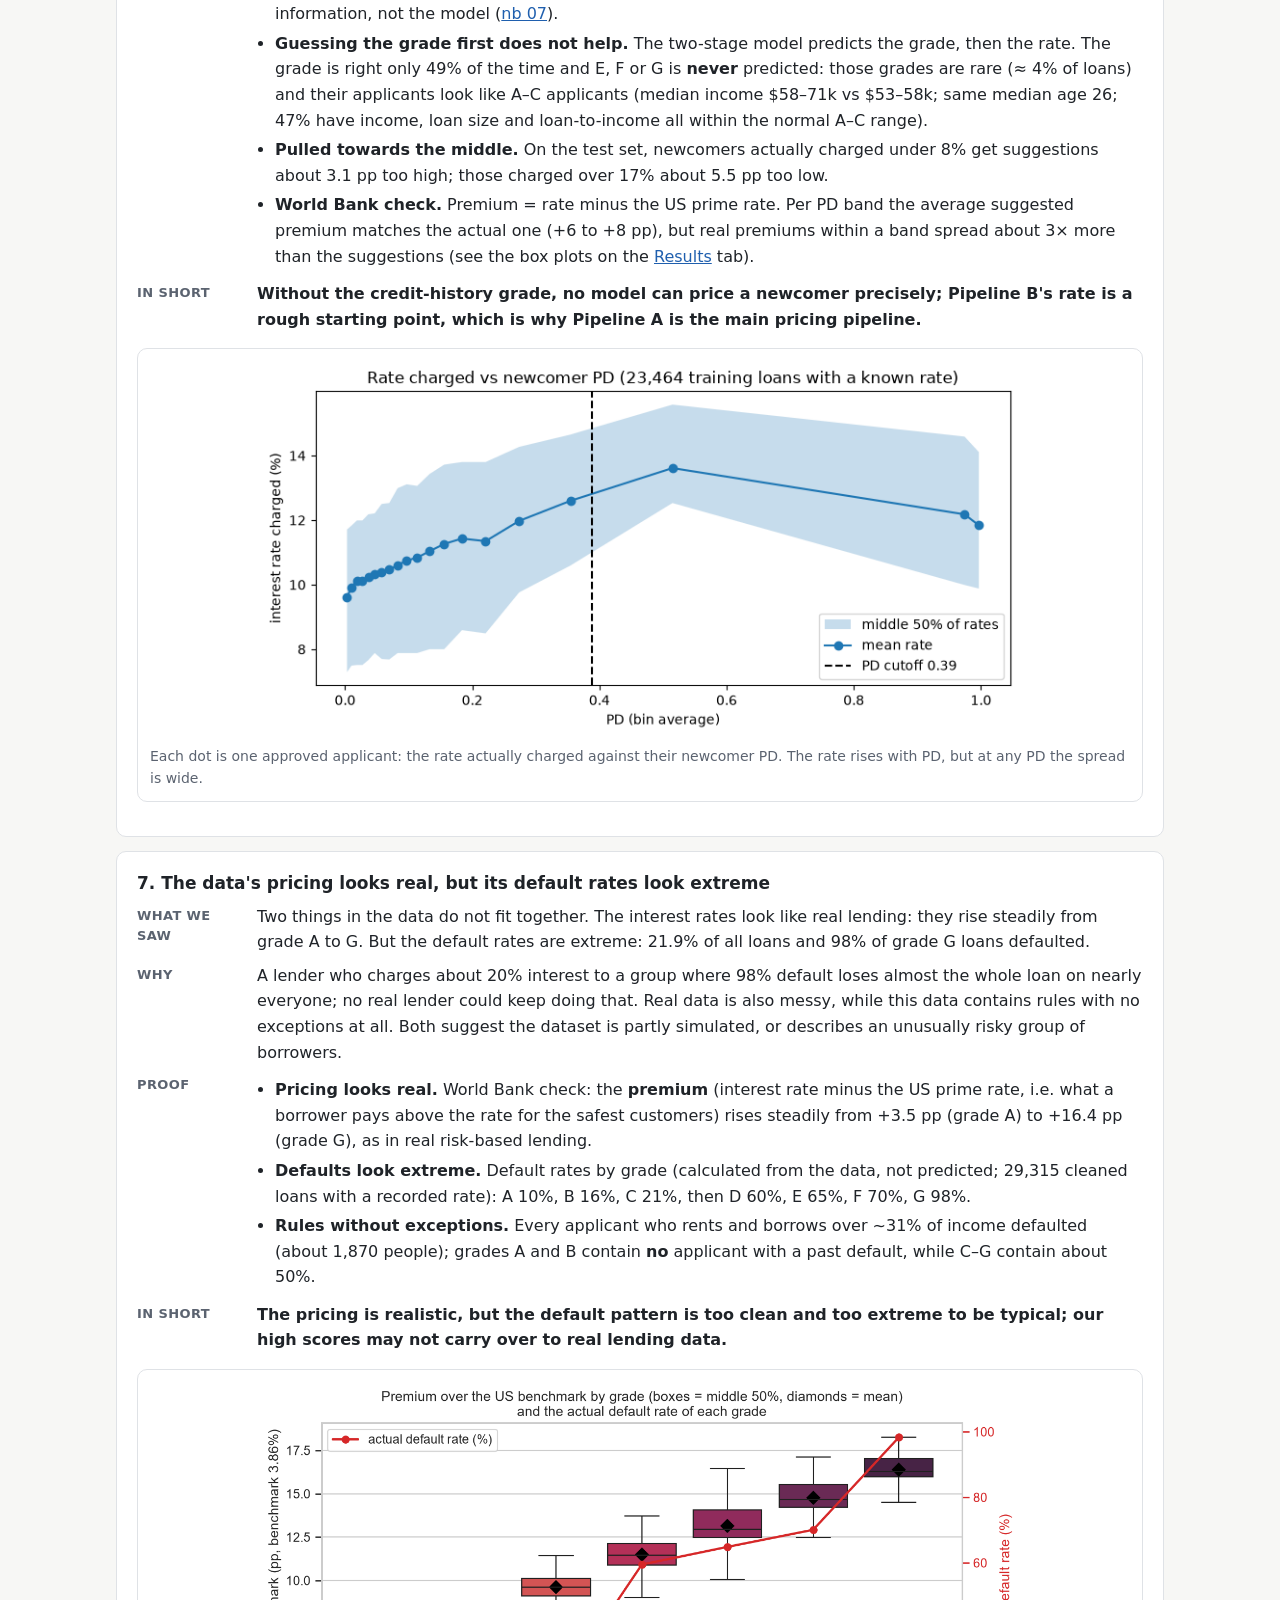
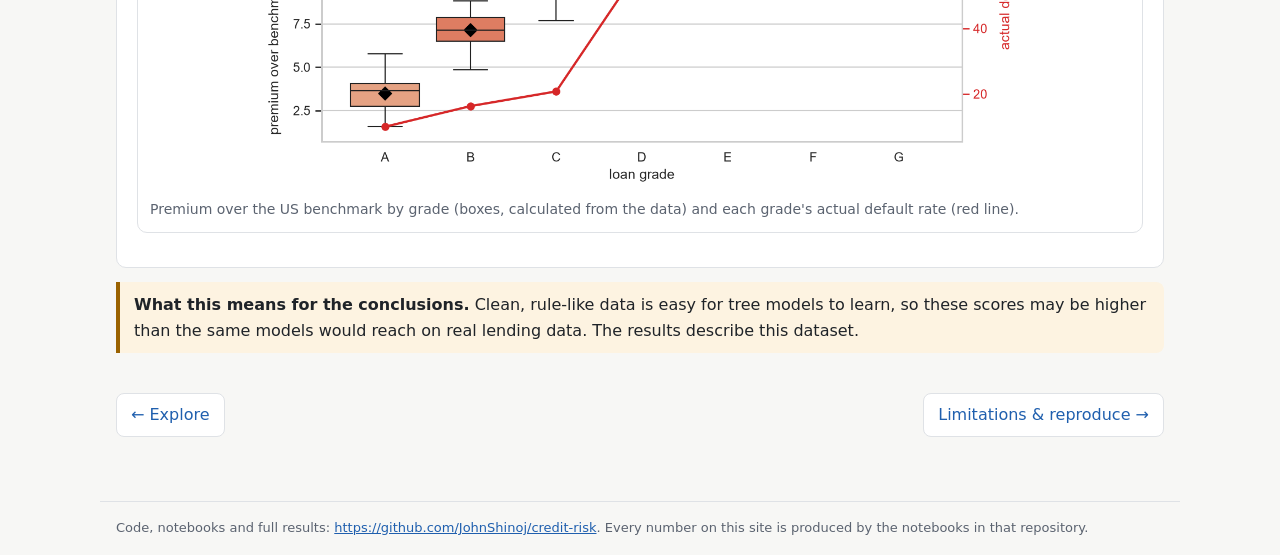
==== commit a71117f5: "Make each Results and Analysis section readable on its own Co-Authored-By: Claude Opus 5.5 <noreply@" ====
--- a/docs/analysis.html
+++ b/docs/analysis.html
@@ -9,46 +9,58 @@
 <a class="brand" href="index.html">Risk-Based Lending &amp; Interest Rate Estimation<small>ES 335 · John Shinoj (25110151)</small></a>
 <nav class="tabs"><a href="index.html">Overview</a><a href="data.html">Data</a><a href="method.html">Method</a><a href="evaluation.html">Evaluation</a><a href="results.html">Results</a><a href="explore.html">Explore</a><a href="analysis.html" class=active>Result analysis</a><a href="limitations.html">Limitations & reproduce</a></nav></div></header>
 <main>
-<h1>Result analysis: why the results look like this</h1><p class="lead">Each finding in plain words, with the evidence from our own notebooks.</p><div class="note"><b>The three settings compared on this site</b> (they differ only in what is known when the
+<h1>Result analysis: why the results look like this</h1><p class="lead">Seven findings. Each card can be read on its own: what we saw, why it happens, the evidence from our notebooks, and a one-line takeaway.</p><div class="note"><b>The three settings compared on this site</b> (they differ only in what is known when the
 decision is made):<br>
 <span class="tag ref">Reference</span> a loan that is <b>already priced</b>: the applicant's grade and the interest rate are both known.<br>
 <span class="tag A">Pipeline A</span> a <b>graded applicant</b>: the applicant has a grade (A–G, a credit-history rating like a credit score), the interest rate is not set yet.<br>
 <span class="tag B">Pipeline B</span> a <b>newcomer</b>: no grade and no rate, only what the applicant tells us.<br>
-<a href="index.html#why-three">Why we compare all three →</a></div><div class="card"><h3 style="margin-top:0">1. The grade summarises the credit history, so knowing it is almost as good as knowing everything</h3><div class="why">
-<div class="row"><b>What we saw</b><div>Pipeline A (grade, no rate) predicts default as well as the Reference (grade and rate): test F1 0.837 vs 0.838, Brier 0.053 vs 0.052, and its rate model explains 91% of rate differences. Without the grade (Pipeline B), F1 falls to 0.699, Brier rises to 0.086 and the rate R² drops to 0.305.</div></div>
-<div class="row"><b>Why</b><div>The grade is a <b>combined evaluation of the applicant's credit history</b> (past defaults, repayment record), summarised in one letter, much like a credit score such as CIBIL. Our other inputs (age, income, loan size, home ownership) describe the applicant <i>today</i>; only the grade carries their <i>history</i>. The lender sets the interest rate mainly from the grade, so once the grade is known the rate adds nothing new.
-<br><br><b>What this means for <span class="tag B">Pipeline B</span>.</b> A newcomer has no grade, so the models lose the credit-history information. They can still see today's risk (for example a large loan relative to income), which is why F1 is still 0.70, but the probabilities are less sharp (higher Brier) and the rates are much rougher (±2.7 pp instead of ±1.0 pp), because the lender's pricing follows the grade and the details cannot reconstruct it. Since a grade, like a credit score, is normally universal and available when someone applies, <span class="tag A">Pipeline A</span> is our main pricing pipeline and Pipeline B the fallback for applicants without a credit history.</div></div>
-<div class="row"><b>Proof</b><div>Grade alone predicts the interest rate with R² 0.903 (<a href="https://github.com/JohnShinoj/credit-risk/blob/main/notebooks/09_interest_rate_with_grade.ipynb" target="_blank" rel="noopener">nb 09</a>). Grades A and B contain <b>no</b> applicant with a past default, while C–G contain about 50%, so the grade clearly reflects the credit history. Predicting the grade from the details is right only 49% of the time (finding 6). In the Random Forest's permutation importance, grade is the 4th most important input and the rate only the 6th.</div></div></div><figure><img src="figures/forest_permutation_importance.png" alt="Random Forest (rate + grade): how much ROC-AUC drops when each input is shuffled. Loan-to-income, home ownership and income matter most." loading="lazy" style="max-width:620px"><figcaption>Random Forest (rate + grade): how much ROC-AUC drops when each input is shuffled. Loan-to-income, home ownership and income matter most.</figcaption></figure></div><div class="card"><h3 style="margin-top:0">2. Trees and forests beat straight-line models</h3><div class="why">
-<div class="row"><b>What we saw</b><div>Random Forest F1 0.830 and decision tree 0.813, against 0.68 for logistic regression and the linear SVM (validation, Reference setting).</div></div>
-<div class="row"><b>Why</b><div>Default risk follows yes/no rules that combine features, for example "renting <b>and</b> borrowing more than about 31% of income". A straight-line model adds up each feature's effect separately and cannot express "only when both are true"; a tree can.</div></div>
-<div class="row"><b>Proof</b><div>In a depth-3 tree, applicants who rent and borrow more than ~31% of their income (7.2% of all applicants) <b>all</b> defaulted. Even the best linear model misclassifies about 13% of training applicants at any margin width (notebook 02, Step 5).</div></div></div><figure><img src="figures/tree_depth3.png" alt="Depth-3 decision tree on the training set (numeric thresholds are on the standardised scale; 1.26 ≈ loan above 31% of income). Bottom-right leaf: renters with a high loan-to-income, 100% default." loading="lazy"><figcaption>Depth-3 decision tree on the training set (numeric thresholds are on the standardised scale; 1.26 ≈ loan above 31% of income). Bottom-right leaf: renters with a high loan-to-income, 100% default.</figcaption></figure></div><div class="card"><h3 style="margin-top:0">3. A forest of trees beats a single tree</h3><div class="why">
-<div class="row"><b>What we saw</b><div>One fully grown tree: F1 0.746. Three hundred trees averaged (bagging): 0.824.</div></div>
-<div class="row"><b>Why</b><div>A single deep tree memorises its training data (training F1 = 1.0), so it makes many confident mistakes on new applicants. Trees trained on different random samples make different mistakes; averaging them cancels much of the error. Choosing among a random subset of features at each split makes the trees even more different.</div></div>
-<div class="row"><b>Proof</b><div>Average correlation between the trees' predictions: 0.64 with all features (bagging), 0.57 with random feature subsets. Validation F1 rises with the number of trees and levels off after about 100 (it never gets worse).</div></div></div><figure><img src="figures/forest_tree_count.png" alt="Validation and out-of-bag F1 against the number of trees: rises, then plateaus. More trees never overfit." loading="lazy" style="max-width:700px"><figcaption>Validation and out-of-bag F1 against the number of trees: rises, then plateaus. More trees never overfit.</figcaption></figure></div><div class="card"><h3 style="margin-top:0">4. SMOTE did not help</h3><div class="why">
-<div class="row"><b>What we saw</b><div>Adding synthetic defaulters raised recall (0.56 → 0.77) but lowered precision (0.77 → 0.55): F1 stayed at 0.645. With the cutoff tuned, F1 was 0.676 with SMOTE and 0.674 without.</div></div>
-<div class="row"><b>Why</b><div>Training on a 50/50 world makes the model's scores higher for everyone, which moves the decision line, exactly what lowering the cutoff does. It does not teach the model anything new about who defaults.</div></div>
-<div class="row"><b>Proof</b><div>Logistic regression's scores with and without SMOTE are 99.6% correlated; the best cutoff moves from 0.33 (no SMOTE) to 0.67 (SMOTE). The same pattern held for the linear and RBF SVMs: SMOTE moved precision and recall but never raised F1 once the cutoff was tuned.</div></div></div></div><div class="card"><h3 style="margin-top:0">5. The models miss defaulters who look safe</h3><div class="why">
-<div class="row"><b>What we saw</b><div>On the test set, Pipeline A misses 26% of defaulters and Pipeline B 39%, but very unevenly.</div></div>
-<div class="row"><b>Why</b><div>The models catch the risk that is visible in the data (large loans relative to income, renting). Defaulters with comfortable-looking profiles probably defaulted for reasons the data does not record, such as losing a job or an illness, so no model could see it coming.</div></div>
-<div class="row"><b>Proof</b><div><div class="table-wrap"><table><tr><th>Test-set defaulters who were</th><th class="num">missed by A</th><th class="num">missed by B</th></tr>
+<a href="index.html#why-three">Why we compare all three →</a></div><div class="note"><b>Terms used on this page.</b>
+<b>PD</b> = probability of default (0 to 1). <b>F1</b> (0 to 1, higher is better) = how well defaulters are caught without
+wrongly declining good customers; it combines <b>recall</b> (share of defaulters caught) and <b>precision</b> (share of declined
+applicants who really default). <b>Brier score</b> (lower is better) = how close the PDs are to what happened.
+<b>R²</b> (0 to 1, higher is better) = share of the differences in interest rates that a model explains; <b>pp</b> = percentage
+points. <b>Validation</b> = 5-fold cross-validation on the training set; <b>test</b> = the 20% hold-out used once at the end.</div><div class="card"><h3 style="margin-top:0">1. The grade (a summary of the credit history) carries most of the information</h3><div class="why">
+<div class="row"><b>What we saw</b><div>We ran three settings on the same test applicants. <span class="tag A">Pipeline A</span>, which knows the grade but not the interest rate, predicts default as well as the <span class="tag ref">Reference</span>, which knows both: F1 0.837 vs 0.838, Brier 0.053 vs 0.052. Its rate model explains 91% of the differences in rates (R² 0.907). <span class="tag B">Pipeline B</span>, a newcomer with neither, does clearly worse: F1 0.699, Brier 0.086, rate R² 0.305.</div></div>
+<div class="row"><b>Why</b><div>The grade (A best … G worst) is a <b>combined evaluation of the applicant's credit history</b>, summarised in one letter, much like a credit score such as CIBIL. The applicant details hold only two simple history facts (past default yes/no and length of credit history) next to facts about the applicant <i>today</i> (age, income, loan size, home ownership); the grade sums up the whole history. The lender sets the interest rate mainly from the grade, so once the grade is known, the rate adds nothing new.
+<br><br><b>What this means for Pipeline B.</b> A newcomer has no grade, so the models lose this summary. They can still see today's risk (for example a large loan relative to income), which is why F1 is still 0.70, but the PDs are less sharp (higher Brier) and the rates much rougher (±2.7 pp instead of ±1.0 pp), because the lender's pricing follows the grade and the details cannot rebuild it. Since a grade, like a credit score, is normally universal and available when someone applies, Pipeline A is our main pricing pipeline and Pipeline B the fallback for applicants without a credit history.</div></div>
+<div class="row"><b>Proof</b><div>The grade alone predicts the interest rate with R² 0.903 (<a href="https://github.com/JohnShinoj/credit-risk/blob/main/notebooks/09_interest_rate_with_grade.ipynb" target="_blank" rel="noopener">nb 09</a>). Grades A and B contain <b>no</b> applicant with a past default, while C–G contain about 50%, so the grade clearly reflects the credit history. Guessing the grade from the details is right only 49% of the time (<a href="https://github.com/JohnShinoj/credit-risk/blob/main/notebooks/07_interest_rate_regression.ipynb" target="_blank" rel="noopener">nb 07</a>). In the Random Forest's permutation importance (below), grade is the 4th most important input and the rate only the 6th.</div></div>
+<div class="row"><b>In short</b><div><b>If the grade is available, use it: it makes both the approve/decline decision and the price accurate. Without it the models still work, but less precisely.</b></div></div></div><figure><img src="figures/forest_permutation_importance.png" alt="Random Forest (Reference setting): how much ROC-AUC drops when each input is shuffled; a bigger drop means a more important input. Loan-to-income, home ownership and income matter most; grade is 4th, the rate 6th." loading="lazy" style="max-width:620px"><figcaption>Random Forest (Reference setting): how much ROC-AUC drops when each input is shuffled; a bigger drop means a more important input. Loan-to-income, home ownership and income matter most; grade is 4th, the rate 6th.</figcaption></figure></div><div class="card"><h3 style="margin-top:0">2. Trees and forests beat straight-line models</h3><div class="why">
+<div class="row"><b>What we saw</b><div>In cross-validation on the training set (Reference setting), the tree models clearly beat the straight-line (linear) models at predicting default: Random Forest F1 0.830 and a single decision tree 0.813, against about 0.68 for logistic regression and the linear SVM.</div></div>
+<div class="row"><b>Why</b><div>Default risk here follows yes/no rules that <b>combine</b> features, for example "renting <b>and</b> borrowing more than about 31% of income". A linear model gives each feature its own fixed weight and adds them up, so it cannot express "only when both are true". A tree asks a sequence of yes/no questions, so it captures such combinations directly.</div></div>
+<div class="row"><b>Proof</b><div>In a depth-3 tree (below), applicants who rent and borrow more than ~31% of their income (7.2% of all applicants) <b>all</b> defaulted. The best linear model still misclassifies about 13% of training applicants whatever its margin setting C (notebook 02, Step 5).</div></div>
+<div class="row"><b>In short</b><div><b>Default in this data depends on combinations of conditions, which trees capture and straight lines cannot.</b></div></div></div><figure><img src="figures/tree_depth3.png" alt="Depth-3 decision tree on the training set. Each box is a yes/no question; numeric thresholds are on the standardised scale (1.26 ≈ loan above 31% of income). Bottom-right leaf: renters with a high loan-to-income, 100% default." loading="lazy"><figcaption>Depth-3 decision tree on the training set. Each box is a yes/no question; numeric thresholds are on the standardised scale (1.26 ≈ loan above 31% of income). Bottom-right leaf: renters with a high loan-to-income, 100% default.</figcaption></figure></div><div class="card"><h3 style="margin-top:0">3. A forest of trees beats a single tree</h3><div class="why">
+<div class="row"><b>What we saw</b><div>In cross-validation, one fully grown decision tree scores F1 0.746. Averaging 300 trees, each trained on a different random resample of the training data (<b>bagging</b>), raises this to 0.824. A <b>Random Forest</b>, which in addition lets each split choose only among a random subset of features, does best (0.830).</div></div>
+<div class="row"><b>Why</b><div>A single deep tree memorises its training data (training F1 = 1.0), so it makes many confident mistakes on new applicants (overfitting). Trees trained on different random samples make <i>different</i> mistakes, and averaging them cancels much of the error. Restricting each split to a random subset of features makes the trees even more different from each other, so even more errors cancel.</div></div>
+<div class="row"><b>Proof</b><div>Average correlation between the trees' predictions (lower = trees disagree more = more errors cancel): 0.64 with all features (bagging), 0.57 with random feature subsets (Random Forest). Validation F1 rises with the number of trees and levels off after about 100 (below); adding trees never makes it worse.</div></div>
+<div class="row"><b>In short</b><div><b>Many different trees averaged are more reliable than one tree; this is why the Random Forest was chosen in every setting.</b></div></div></div><figure><img src="figures/forest_tree_count.png" alt="Validation and out-of-bag F1 against the number of trees: rises, then plateaus. More trees never overfit." loading="lazy" style="max-width:700px"><figcaption>Validation and out-of-bag F1 against the number of trees: rises, then plateaus. More trees never overfit.</figcaption></figure></div><div class="card"><h3 style="margin-top:0">4. SMOTE (synthetic defaulters) did not help</h3><div class="why">
+<div class="row"><b>What we saw</b><div>Only 22% of applicants default. SMOTE creates synthetic defaulters so the training data becomes 50/50. With logistic regression at the standard cutoff, it raised recall (0.56 → 0.77) but lowered precision (0.77 → 0.55), so F1 stayed at 0.645. Once the cutoff was tuned for each, F1 was 0.676 with SMOTE and 0.674 without: essentially equal.</div></div>
+<div class="row"><b>Why</b><div>Training on a 50/50 world makes the model give higher scores to <i>everyone</i>. That moves the decision line, which is exactly what lowering the cutoff does. It does not teach the model anything new about <i>who</i> defaults, so once the cutoff is tuned the two give the same result.</div></div>
+<div class="row"><b>Proof</b><div>Logistic regression's scores with and without SMOTE are 99.6% correlated (the same ranking of applicants); only the best cutoff moves, from 0.33 (no SMOTE) to 0.67 (SMOTE). The same pattern held for the linear and RBF SVMs: SMOTE changed precision and recall but never raised F1 once the cutoff was tuned.</div></div>
+<div class="row"><b>In short</b><div><b>Tuning the cutoff does the same job as SMOTE, more simply; the final Random Forests use no SMOTE.</b></div></div></div></div><div class="card"><h3 style="margin-top:0">5. The models miss defaulters who look safe</h3><div class="why">
+<div class="row"><b>What we saw</b><div>On the test set the models approve some applicants who later default. <span class="tag A">Pipeline A</span> misses 26% of the 1,418 defaulters and <span class="tag B">Pipeline B</span> 39%. These misses are very uneven: they pile up among applicants who look safe on paper.</div></div>
+<div class="row"><b>Why</b><div>The models catch risk that is visible in the data, such as a large loan relative to income or renting. Defaulters with comfortable-looking profiles probably defaulted for reasons the data does not record, such as losing a job or an illness after the loan was given, so no model could see it coming.</div></div>
+<div class="row"><b>Proof</b><div>Share of test-set defaulters in each group that were missed (approved):<div class="table-wrap"><table><tr><th>Test-set defaulters who were</th><th class="num">missed by A</th><th class="num">missed by B</th></tr>
 <tr><td>homeowners with a mortgage</td><td class="num">53%</td><td class="num">71%</td></tr>
 <tr><td>borrowing ≤ 10% of income</td><td class="num">49%</td><td class="num">75%</td></tr>
 <tr><td>in the highest-income quarter</td><td class="num">34%</td><td class="num">78%</td></tr>
 <tr><td>borrowing &gt; 30% of income</td><td class="num">4%</td><td class="num">5%</td></tr></table></div>
-Try it: on the <a href="explore.html">Explore</a> tab choose "defaulters the chosen pipeline approved".</div></div></div></div><div class="card"><h3 style="margin-top:0">6. A newcomer's interest rate can only be guessed roughly (R² ≈ 0.3)</h3><div class="why">
-<div class="row"><b>What we saw</b><div>Without the grade, every method explains only about 30% of the variation in rates (error ±2.7 pp); with the grade, 91% (±1.0 pp).</div></div>
-<div class="row"><b>Why</b><div>The lender sets the rate mainly from the grade, and the grade summarises the credit history, which is not among the applicant details. Two newcomers with the same age, income and loan can have very different grades because of their credit file, so from their details alone we can only guess the rate roughly. On average the guesses are right; for individuals they can be several points off.</div></div>
+Try it: on the <a href="explore.html">Explore</a> tab choose "defaulters the chosen pipeline approved".</div></div>
+<div class="row"><b>In short</b><div><b>The models catch risk that shows in the numbers; defaults caused by events the data does not record cannot be predicted.</b></div></div></div></div><div class="card"><h3 style="margin-top:0">6. A newcomer's interest rate can only be guessed roughly (R² ≈ 0.3)</h3><div class="why">
+<div class="row"><b>What we saw</b><div>For a newcomer (<span class="tag B">Pipeline B</span>, no grade), every rate model explains only about 30% of the differences in interest rates (R² ≈ 0.30; typical error ±2.7 pp). With the grade (<span class="tag A">Pipeline A</span>) it is 91% (±1.0 pp). R² = 1 would mean every rate is predicted exactly; R² = 0 means no better than giving everyone the average rate.</div></div>
+<div class="row"><b>Why</b><div>The lender sets the rate mainly from the grade, and the grade summarises the full credit history, of which the applicant details contain only two simple facts. Two newcomers with the same age, income and loan can have very different grades because of their past, so from their details alone the rate can only be guessed roughly: right on average, but several points off for individuals.</div></div>
 <div class="row"><b>Proof</b><div><ul style="margin:0;padding-left:18px">
-<li>Six methods (linear, Ridge, Lasso, Random Forest, gradient boosting, two-stage) all stop at R² ≈ 0.30: the same ceiling for very different models means the limit is the information, not the model (<a href="https://github.com/JohnShinoj/credit-risk/blob/main/notebooks/07_interest_rate_regression.ipynb" target="_blank" rel="noopener">nb 07</a>).</li>
-<li>Predicting the grade first is right only 49% of the time and <b>never predicts E, F or G</b>: those grades are rare (≈ 4% of loans) and their applicants look like A–C applicants (median income $58–71k vs $53–58k; same median age 26; 47% have income, loan size and loan-to-income all within the normal A–C range).</li>
-<li>Test set: newcomers actually charged under 8% get suggestions about 3.1 pp too high; those charged over 17% about 5.5 pp too low.</li>
-<li>World Bank check (premium = rate minus the US prime rate): by PD band the average suggested premium matches the actual one (+6 to +8 pp), but real premiums within a band spread about 3× more than the suggestions.</li></ul></div></div></div><figure><img src="figures/newcomer_rate_vs_pd.png" alt="Rate actually charged against the newcomer PD: the rate rises with PD among approved applicants, but the spread at any PD is wide." loading="lazy" style="max-width:760px"><figcaption>Rate actually charged against the newcomer PD: the rate rises with PD among approved applicants, but the spread at any PD is wide.</figcaption></figure></div><div class="card"><h3 style="margin-top:0">7. The data's pricing looks real, but its default rates look extreme</h3><div class="why">
-<div class="row"><b>What we saw</b><div>Interest rates rise sensibly with the grade, but 21.9% of all loans and 98% of grade G loans defaulted.</div></div>
-<div class="row"><b>Why</b><div>Real lenders could not keep lending at 20% interest to a group where 98% default: they would lose almost the whole loan. Real data is also messy, while this data contains rules with no exceptions. Both suggest the dataset is partly simulated or describes an unusually risky segment.</div></div>
+<li><b>Same ceiling for every model.</b> Six very different methods (linear, Ridge, Lasso, Random Forest, gradient boosting, two-stage) all stop at R² ≈ 0.30. When every model hits the same wall, the limit is the information, not the model (<a href="https://github.com/JohnShinoj/credit-risk/blob/main/notebooks/07_interest_rate_regression.ipynb" target="_blank" rel="noopener">nb 07</a>).</li>
+<li><b>Guessing the grade first does not help.</b> The two-stage model predicts the grade, then the rate. The grade is right only 49% of the time and E, F or G is <b>never</b> predicted: those grades are rare (≈ 4% of loans) and their applicants look like A–C applicants (median income $58–71k vs $53–58k; same median age 26; 47% have income, loan size and loan-to-income all within the normal A–C range).</li>
+<li><b>Pulled towards the middle.</b> On the test set, newcomers actually charged under 8% get suggestions about 3.1 pp too high; those charged over 17% about 5.5 pp too low.</li>
+<li><b>World Bank check.</b> Premium = rate minus the US prime rate. Per PD band the average suggested premium matches the actual one (+6 to +8 pp), but real premiums within a band spread about 3× more than the suggestions (see the box plots on the <a href="results.html">Results</a> tab).</li></ul></div></div>
+<div class="row"><b>In short</b><div><b>Without the credit-history grade, no model can price a newcomer precisely; Pipeline B's rate is a rough starting point, which is why Pipeline A is the main pricing pipeline.</b></div></div></div><figure><img src="figures/newcomer_rate_vs_pd.png" alt="Each dot is one approved applicant: the rate actually charged against their newcomer PD. The rate rises with PD, but at any PD the spread is wide." loading="lazy" style="max-width:760px"><figcaption>Each dot is one approved applicant: the rate actually charged against their newcomer PD. The rate rises with PD, but at any PD the spread is wide.</figcaption></figure></div><div class="card"><h3 style="margin-top:0">7. The data's pricing looks real, but its default rates look extreme</h3><div class="why">
+<div class="row"><b>What we saw</b><div>Two things in the data do not fit together. The interest rates look like real lending: they rise steadily from grade A to G. But the default rates are extreme: 21.9% of all loans and 98% of grade G loans defaulted.</div></div>
+<div class="row"><b>Why</b><div>A lender who charges about 20% interest to a group where 98% default loses almost the whole loan on nearly everyone; no real lender could keep doing that. Real data is also messy, while this data contains rules with no exceptions at all. Both suggest the dataset is partly simulated, or describes an unusually risky group of borrowers.</div></div>
 <div class="row"><b>Proof</b><div><ul style="margin:0;padding-left:18px">
-<li>World Bank check: the <b>premium</b> (interest rate minus the US prime rate, i.e. what a borrower pays above the rate for the safest customers) rises steadily from +3.5 pp (grade A) to +16.4 pp (grade G), so pricing behaves like real risk-based lending.</li>
-<li>Default rates by grade (calculated from the data, not predicted; 29,315 cleaned loans with a recorded rate): A 10%, B 16%, C 21%, then D 60%, E 65%, F 70%, G 98%.</li>
-<li>Rules without exceptions: every applicant who rents and borrows over ~31% of income defaulted (about 1,870 people); grades A and B contain <b>no</b> applicant with a past default, while C–G contain about 50%.</li></ul></div></div></div><figure><img src="figures/premium_by_grade_data.png" alt="Premium over the US benchmark by grade (boxes) and each grade's actual default rate (red line)." loading="lazy" style="max-width:760px"><figcaption>Premium over the US benchmark by grade (boxes) and each grade's actual default rate (red line).</figcaption></figure></div><div class="note warn"><b>What this means for the conclusions.</b> Clean, rule-like data is easy for tree models to learn,
+<li><b>Pricing looks real.</b> World Bank check: the <b>premium</b> (interest rate minus the US prime rate, i.e. what a borrower pays above the rate for the safest customers) rises steadily from +3.5 pp (grade A) to +16.4 pp (grade G), as in real risk-based lending.</li>
+<li><b>Defaults look extreme.</b> Default rates by grade (calculated from the data, not predicted; 29,315 cleaned loans with a recorded rate): A 10%, B 16%, C 21%, then D 60%, E 65%, F 70%, G 98%.</li>
+<li><b>Rules without exceptions.</b> Every applicant who rents and borrows over ~31% of income defaulted (about 1,870 people); grades A and B contain <b>no</b> applicant with a past default, while C–G contain about 50%.</li></ul></div></div>
+<div class="row"><b>In short</b><div><b>The pricing is realistic, but the default pattern is too clean and too extreme to be typical; our high scores may not carry over to real lending data.</b></div></div></div><figure><img src="figures/premium_by_grade_data.png" alt="Premium over the US benchmark by grade (boxes, calculated from the data) and each grade's actual default rate (red line)." loading="lazy" style="max-width:760px"><figcaption>Premium over the US benchmark by grade (boxes, calculated from the data) and each grade's actual default rate (red line).</figcaption></figure></div><div class="note warn"><b>What this means for the conclusions.</b> Clean, rule-like data is easy for tree models to learn,
 so these scores may be higher than the same models would reach on real lending data. The results describe this dataset.</div>
 <div class="pager"><a href="explore.html">← Explore</a><a href="limitations.html">Limitations & reproduce →</a></div>
 </main>
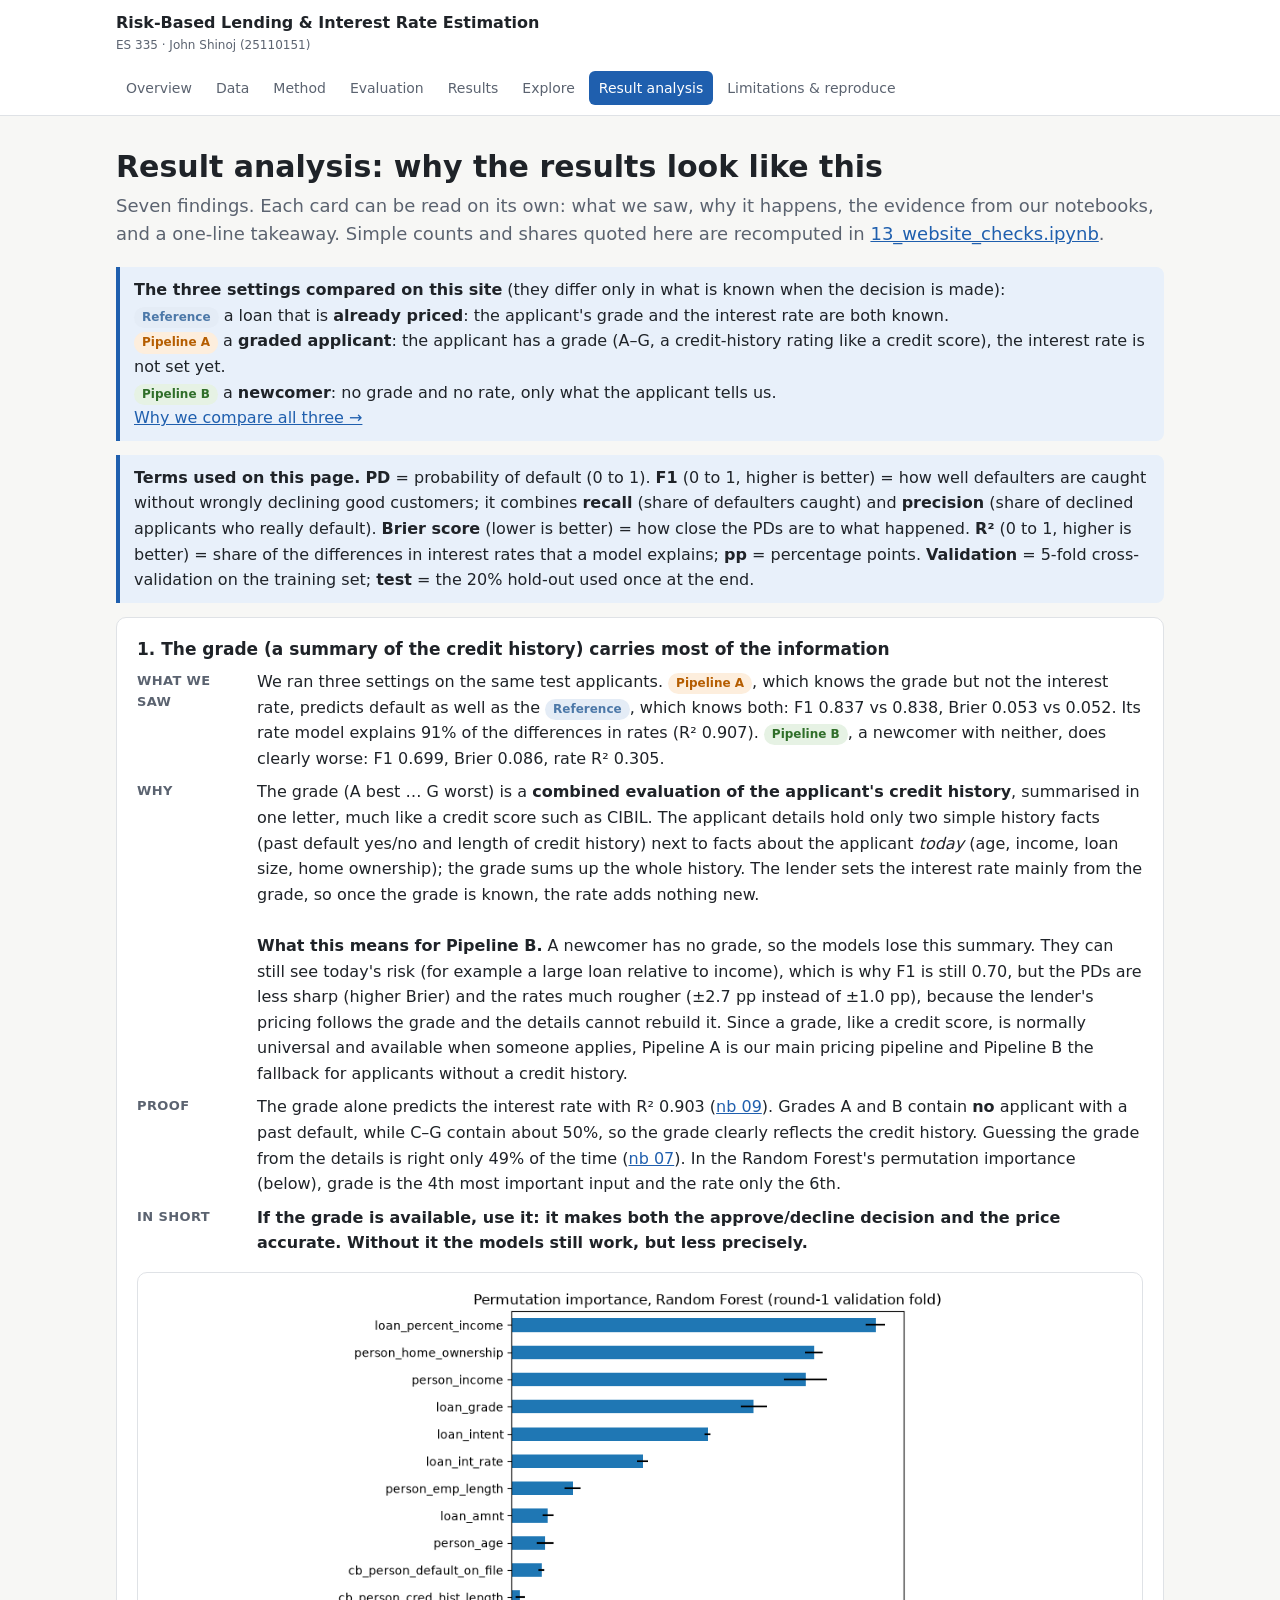
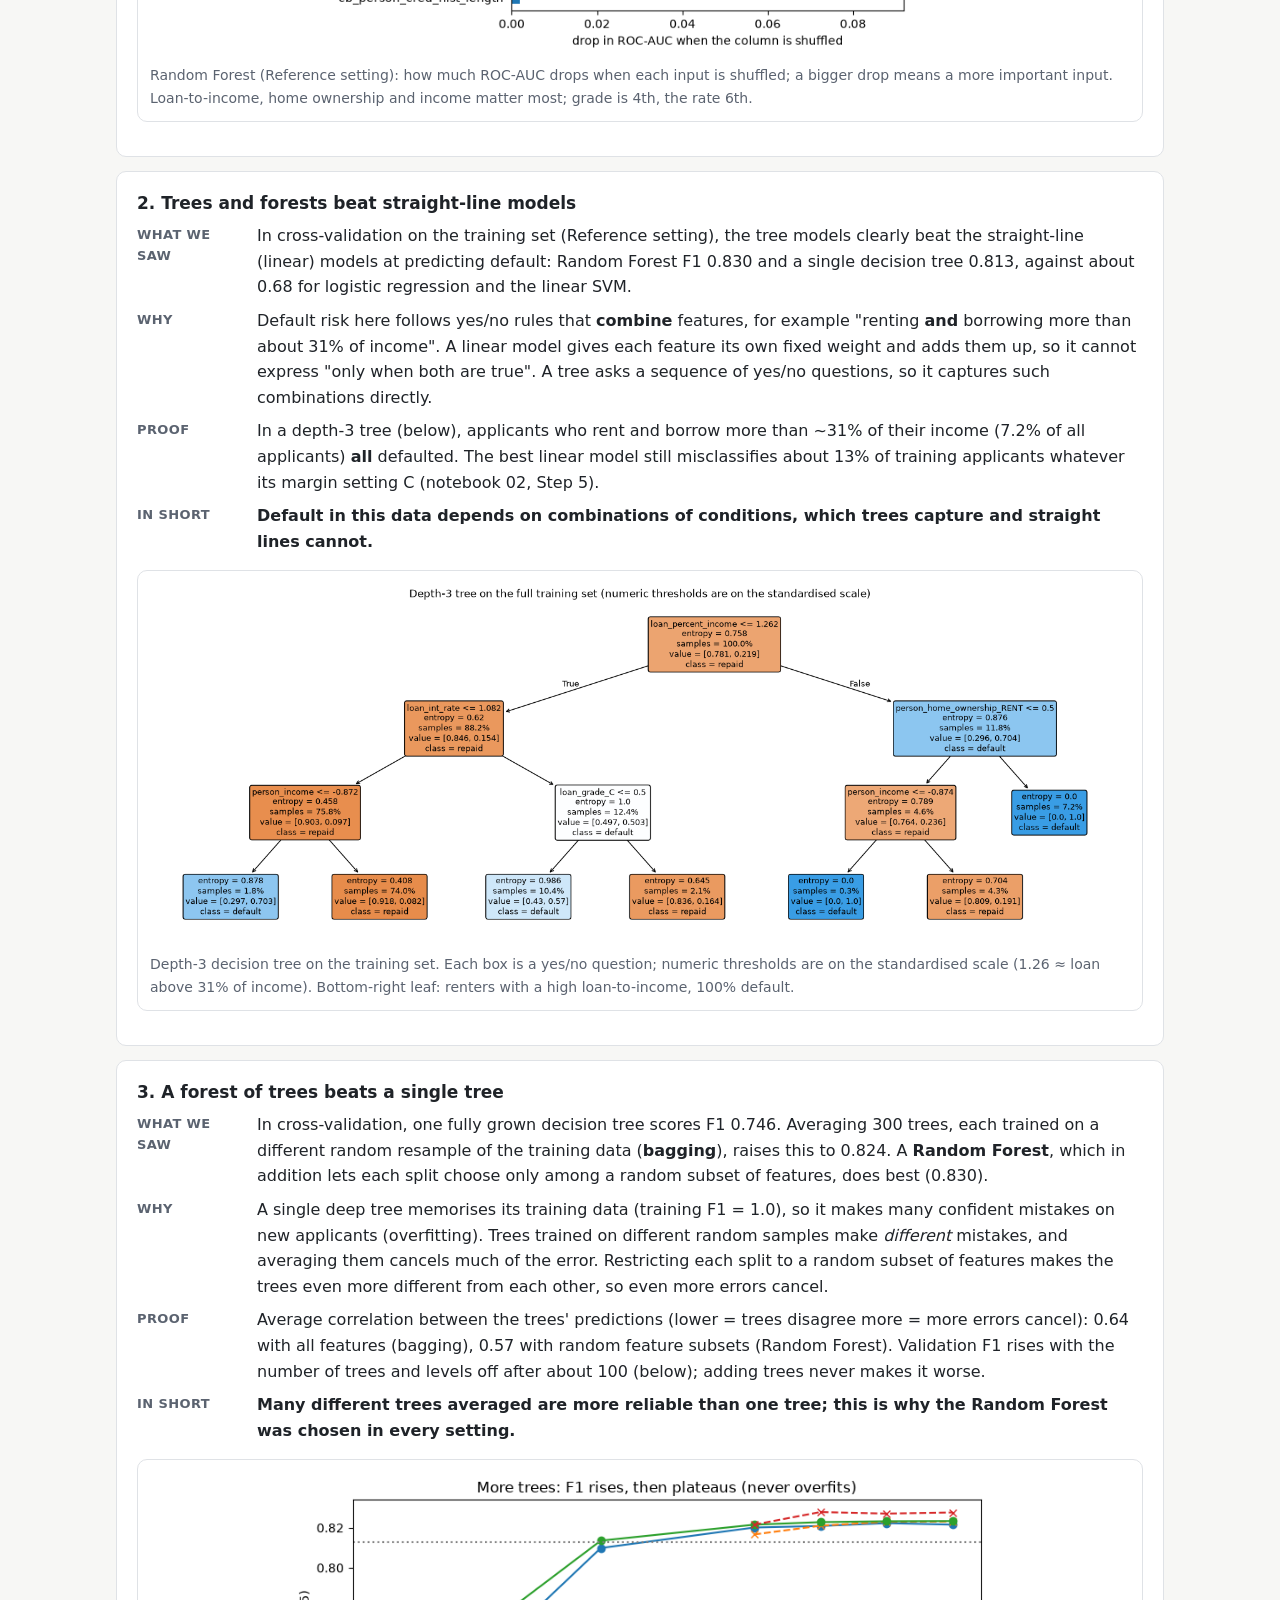
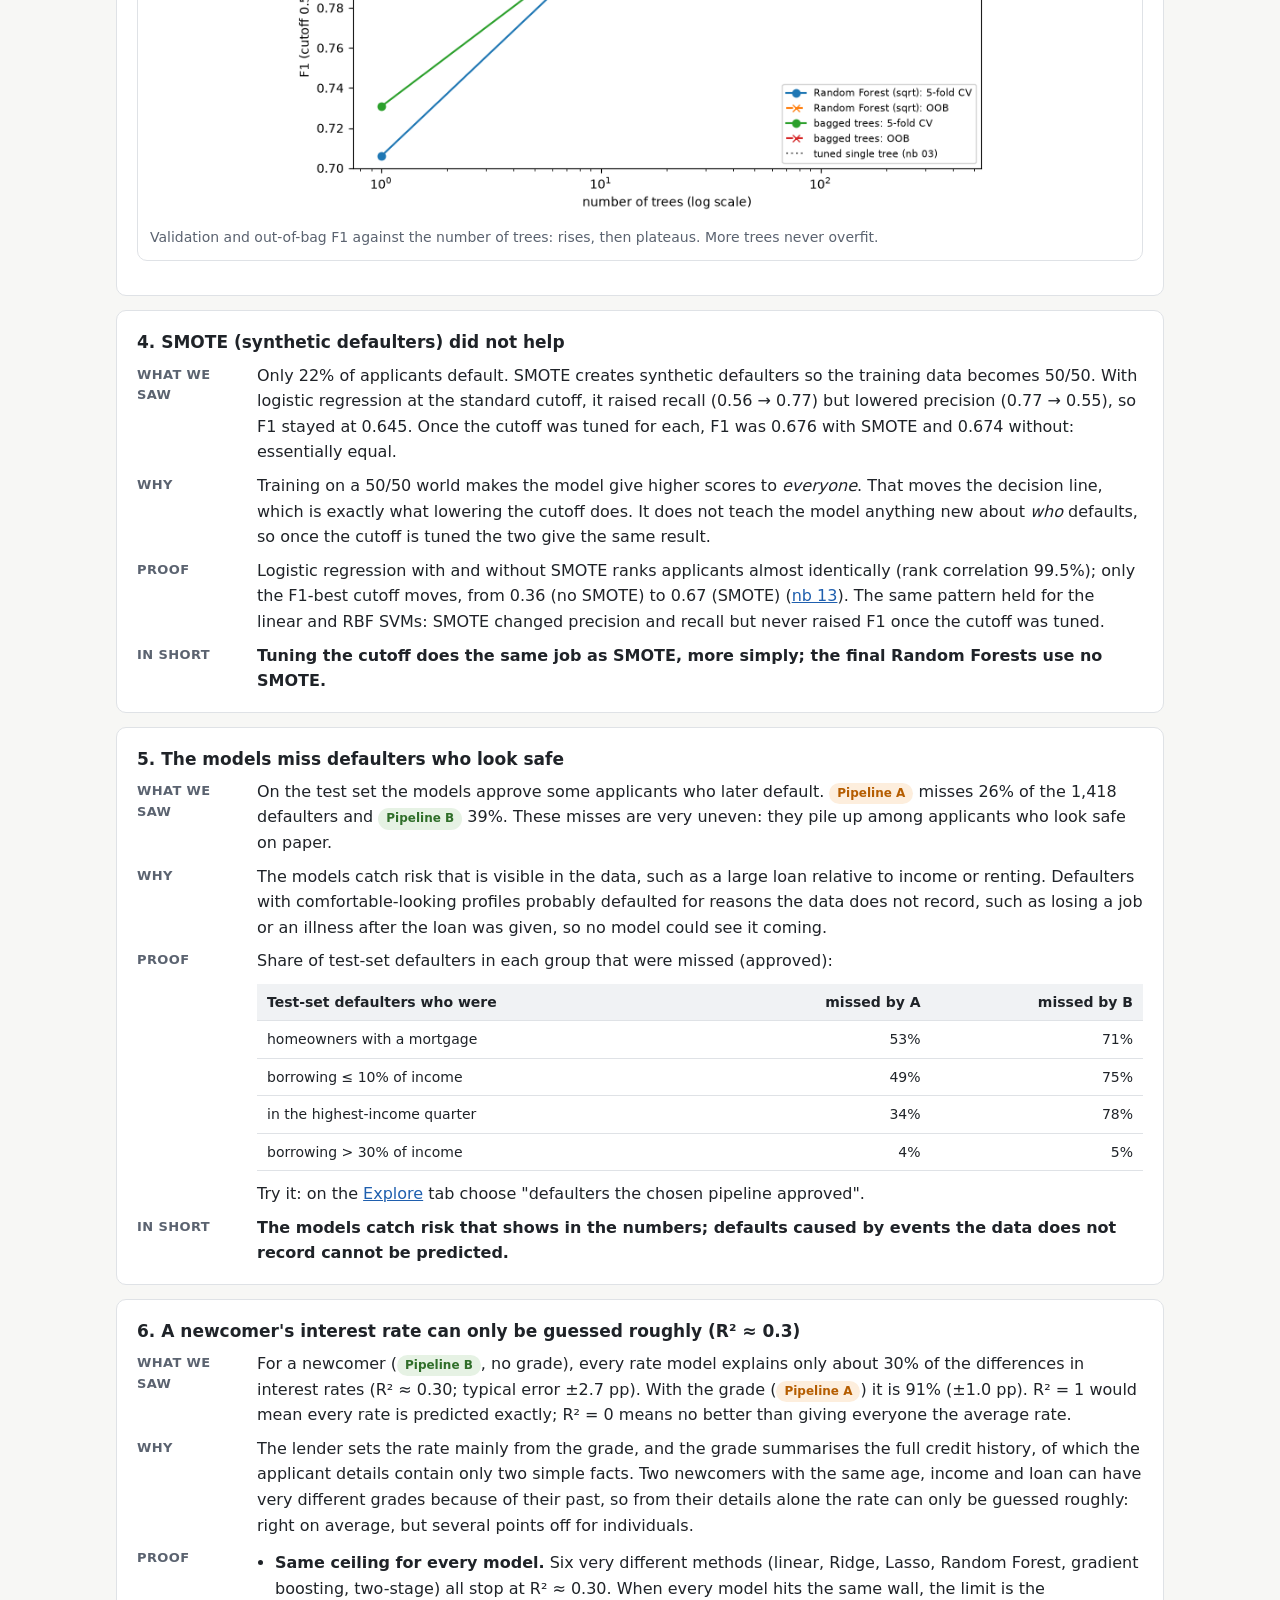
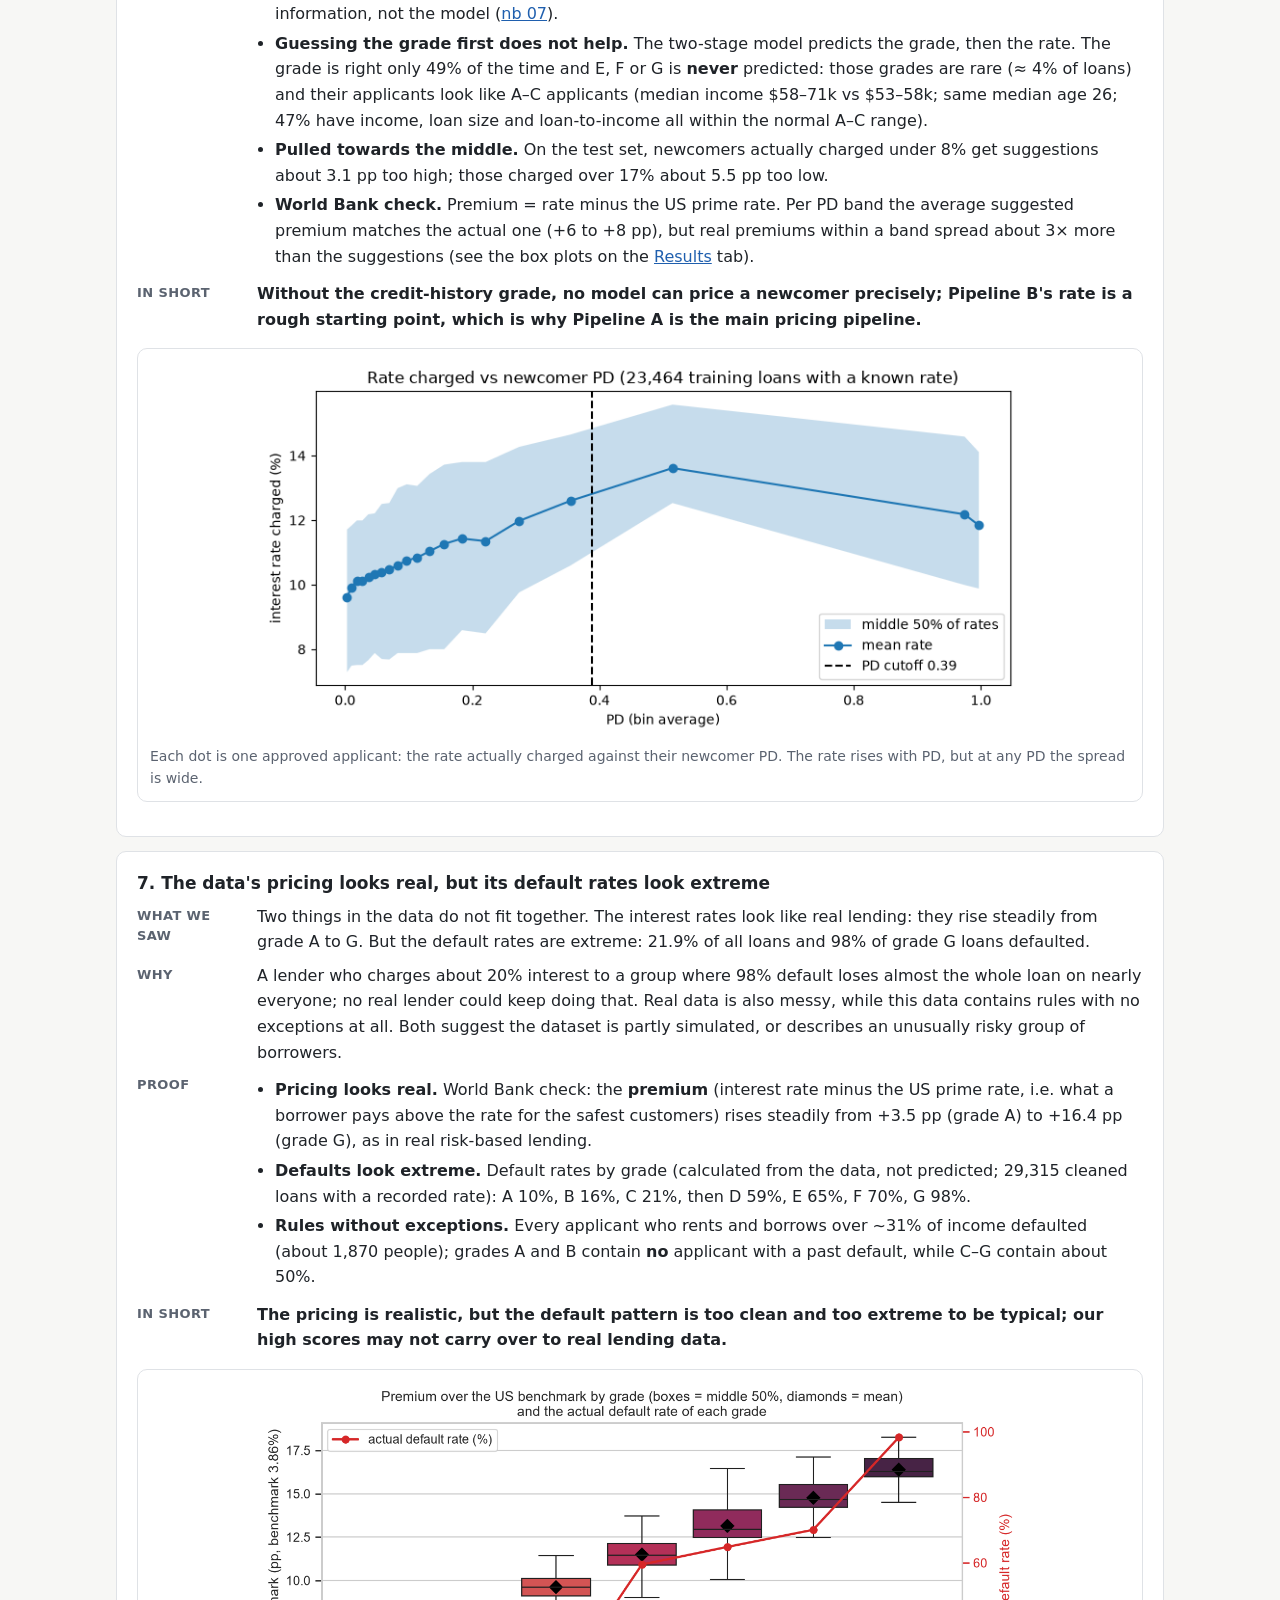
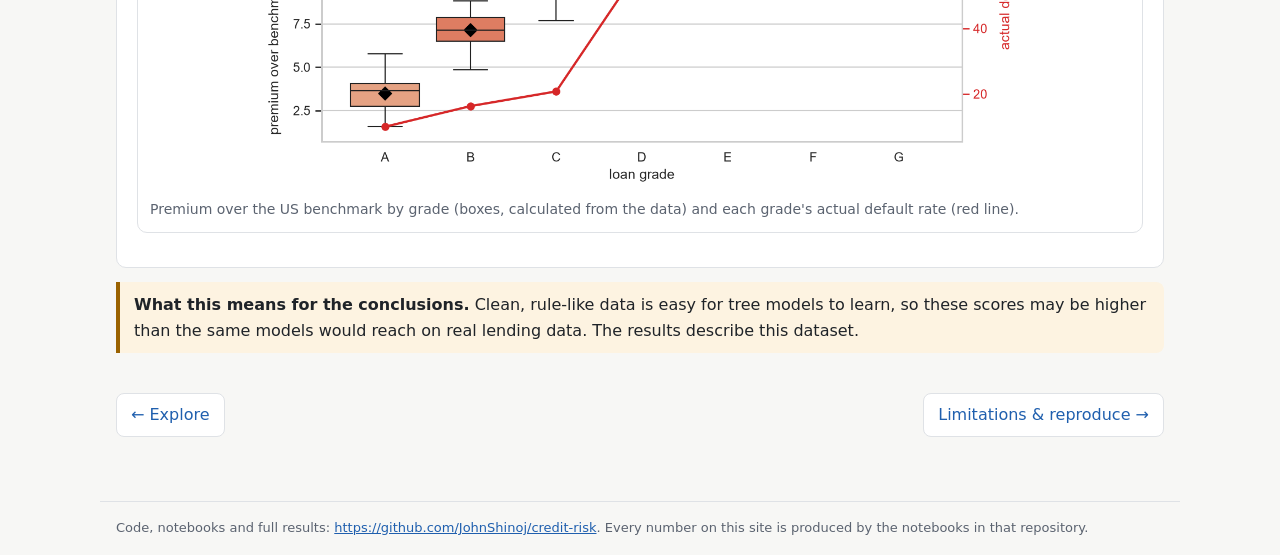
==== commit 5441e224: "Add the website builder and a notebook that checks the website's numbers - src/build_site.py: builds" ====
--- a/docs/analysis.html
+++ b/docs/analysis.html
@@ -9,7 +9,7 @@
 <a class="brand" href="index.html">Risk-Based Lending &amp; Interest Rate Estimation<small>ES 335 · John Shinoj (25110151)</small></a>
 <nav class="tabs"><a href="index.html">Overview</a><a href="data.html">Data</a><a href="method.html">Method</a><a href="evaluation.html">Evaluation</a><a href="results.html">Results</a><a href="explore.html">Explore</a><a href="analysis.html" class=active>Result analysis</a><a href="limitations.html">Limitations & reproduce</a></nav></div></header>
 <main>
-<h1>Result analysis: why the results look like this</h1><p class="lead">Seven findings. Each card can be read on its own: what we saw, why it happens, the evidence from our notebooks, and a one-line takeaway.</p><div class="note"><b>The three settings compared on this site</b> (they differ only in what is known when the
+<h1>Result analysis: why the results look like this</h1><p class="lead">Seven findings. Each card can be read on its own: what we saw, why it happens, the evidence from our notebooks, and a one-line takeaway. Simple counts and shares quoted here are recomputed in <a href="https://github.com/JohnShinoj/credit-risk/blob/main/notebooks/13_website_checks.ipynb" target="_blank" rel="noopener">13_website_checks.ipynb</a>.</p><div class="note"><b>The three settings compared on this site</b> (they differ only in what is known when the
 decision is made):<br>
 <span class="tag ref">Reference</span> a loan that is <b>already priced</b>: the applicant's grade and the interest rate are both known.<br>
 <span class="tag A">Pipeline A</span> a <b>graded applicant</b>: the applicant has a grade (A–G, a credit-history rating like a credit score), the interest rate is not set yet.<br>
@@ -35,7 +35,7 @@
 <div class="row"><b>In short</b><div><b>Many different trees averaged are more reliable than one tree; this is why the Random Forest was chosen in every setting.</b></div></div></div><figure><img src="figures/forest_tree_count.png" alt="Validation and out-of-bag F1 against the number of trees: rises, then plateaus. More trees never overfit." loading="lazy" style="max-width:700px"><figcaption>Validation and out-of-bag F1 against the number of trees: rises, then plateaus. More trees never overfit.</figcaption></figure></div><div class="card"><h3 style="margin-top:0">4. SMOTE (synthetic defaulters) did not help</h3><div class="why">
 <div class="row"><b>What we saw</b><div>Only 22% of applicants default. SMOTE creates synthetic defaulters so the training data becomes 50/50. With logistic regression at the standard cutoff, it raised recall (0.56 → 0.77) but lowered precision (0.77 → 0.55), so F1 stayed at 0.645. Once the cutoff was tuned for each, F1 was 0.676 with SMOTE and 0.674 without: essentially equal.</div></div>
 <div class="row"><b>Why</b><div>Training on a 50/50 world makes the model give higher scores to <i>everyone</i>. That moves the decision line, which is exactly what lowering the cutoff does. It does not teach the model anything new about <i>who</i> defaults, so once the cutoff is tuned the two give the same result.</div></div>
-<div class="row"><b>Proof</b><div>Logistic regression's scores with and without SMOTE are 99.6% correlated (the same ranking of applicants); only the best cutoff moves, from 0.33 (no SMOTE) to 0.67 (SMOTE). The same pattern held for the linear and RBF SVMs: SMOTE changed precision and recall but never raised F1 once the cutoff was tuned.</div></div>
+<div class="row"><b>Proof</b><div>Logistic regression with and without SMOTE ranks applicants almost identically (rank correlation 99.5%); only the F1-best cutoff moves, from 0.36 (no SMOTE) to 0.67 (SMOTE) (<a href="https://github.com/JohnShinoj/credit-risk/blob/main/notebooks/13_website_checks.ipynb" target="_blank" rel="noopener">nb 13</a>). The same pattern held for the linear and RBF SVMs: SMOTE changed precision and recall but never raised F1 once the cutoff was tuned.</div></div>
 <div class="row"><b>In short</b><div><b>Tuning the cutoff does the same job as SMOTE, more simply; the final Random Forests use no SMOTE.</b></div></div></div></div><div class="card"><h3 style="margin-top:0">5. The models miss defaulters who look safe</h3><div class="why">
 <div class="row"><b>What we saw</b><div>On the test set the models approve some applicants who later default. <span class="tag A">Pipeline A</span> misses 26% of the 1,418 defaulters and <span class="tag B">Pipeline B</span> 39%. These misses are very uneven: they pile up among applicants who look safe on paper.</div></div>
 <div class="row"><b>Why</b><div>The models catch risk that is visible in the data, such as a large loan relative to income or renting. Defaulters with comfortable-looking profiles probably defaulted for reasons the data does not record, such as losing a job or an illness after the loan was given, so no model could see it coming.</div></div>
@@ -58,7 +58,7 @@
 <div class="row"><b>Why</b><div>A lender who charges about 20% interest to a group where 98% default loses almost the whole loan on nearly everyone; no real lender could keep doing that. Real data is also messy, while this data contains rules with no exceptions at all. Both suggest the dataset is partly simulated, or describes an unusually risky group of borrowers.</div></div>
 <div class="row"><b>Proof</b><div><ul style="margin:0;padding-left:18px">
 <li><b>Pricing looks real.</b> World Bank check: the <b>premium</b> (interest rate minus the US prime rate, i.e. what a borrower pays above the rate for the safest customers) rises steadily from +3.5 pp (grade A) to +16.4 pp (grade G), as in real risk-based lending.</li>
-<li><b>Defaults look extreme.</b> Default rates by grade (calculated from the data, not predicted; 29,315 cleaned loans with a recorded rate): A 10%, B 16%, C 21%, then D 60%, E 65%, F 70%, G 98%.</li>
+<li><b>Defaults look extreme.</b> Default rates by grade (calculated from the data, not predicted; 29,315 cleaned loans with a recorded rate): A 10%, B 16%, C 21%, then D 59%, E 65%, F 70%, G 98%.</li>
 <li><b>Rules without exceptions.</b> Every applicant who rents and borrows over ~31% of income defaulted (about 1,870 people); grades A and B contain <b>no</b> applicant with a past default, while C–G contain about 50%.</li></ul></div></div>
 <div class="row"><b>In short</b><div><b>The pricing is realistic, but the default pattern is too clean and too extreme to be typical; our high scores may not carry over to real lending data.</b></div></div></div><figure><img src="figures/premium_by_grade_data.png" alt="Premium over the US benchmark by grade (boxes, calculated from the data) and each grade's actual default rate (red line)." loading="lazy" style="max-width:760px"><figcaption>Premium over the US benchmark by grade (boxes, calculated from the data) and each grade's actual default rate (red line).</figcaption></figure></div><div class="note warn"><b>What this means for the conclusions.</b> Clean, rule-like data is easy for tree models to learn,
 so these scores may be higher than the same models would reach on real lending data. The results describe this dataset.</div>
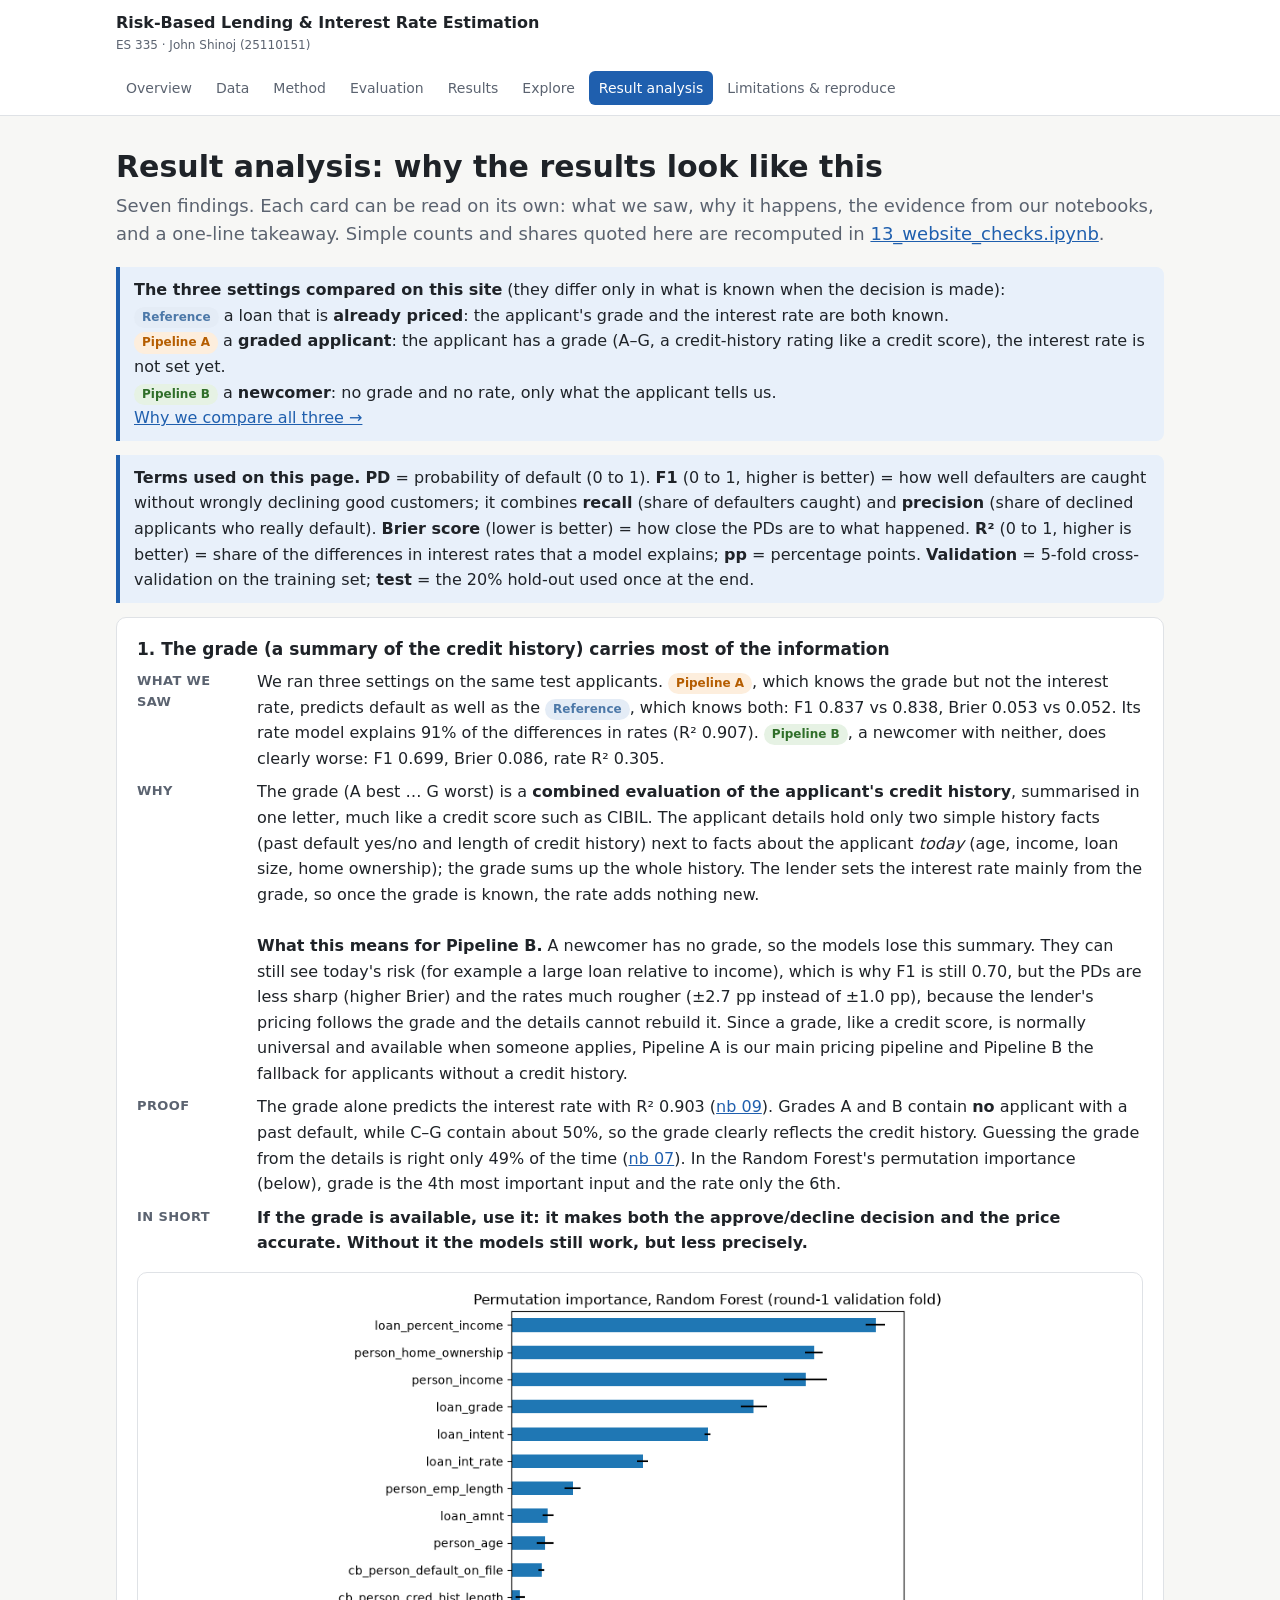
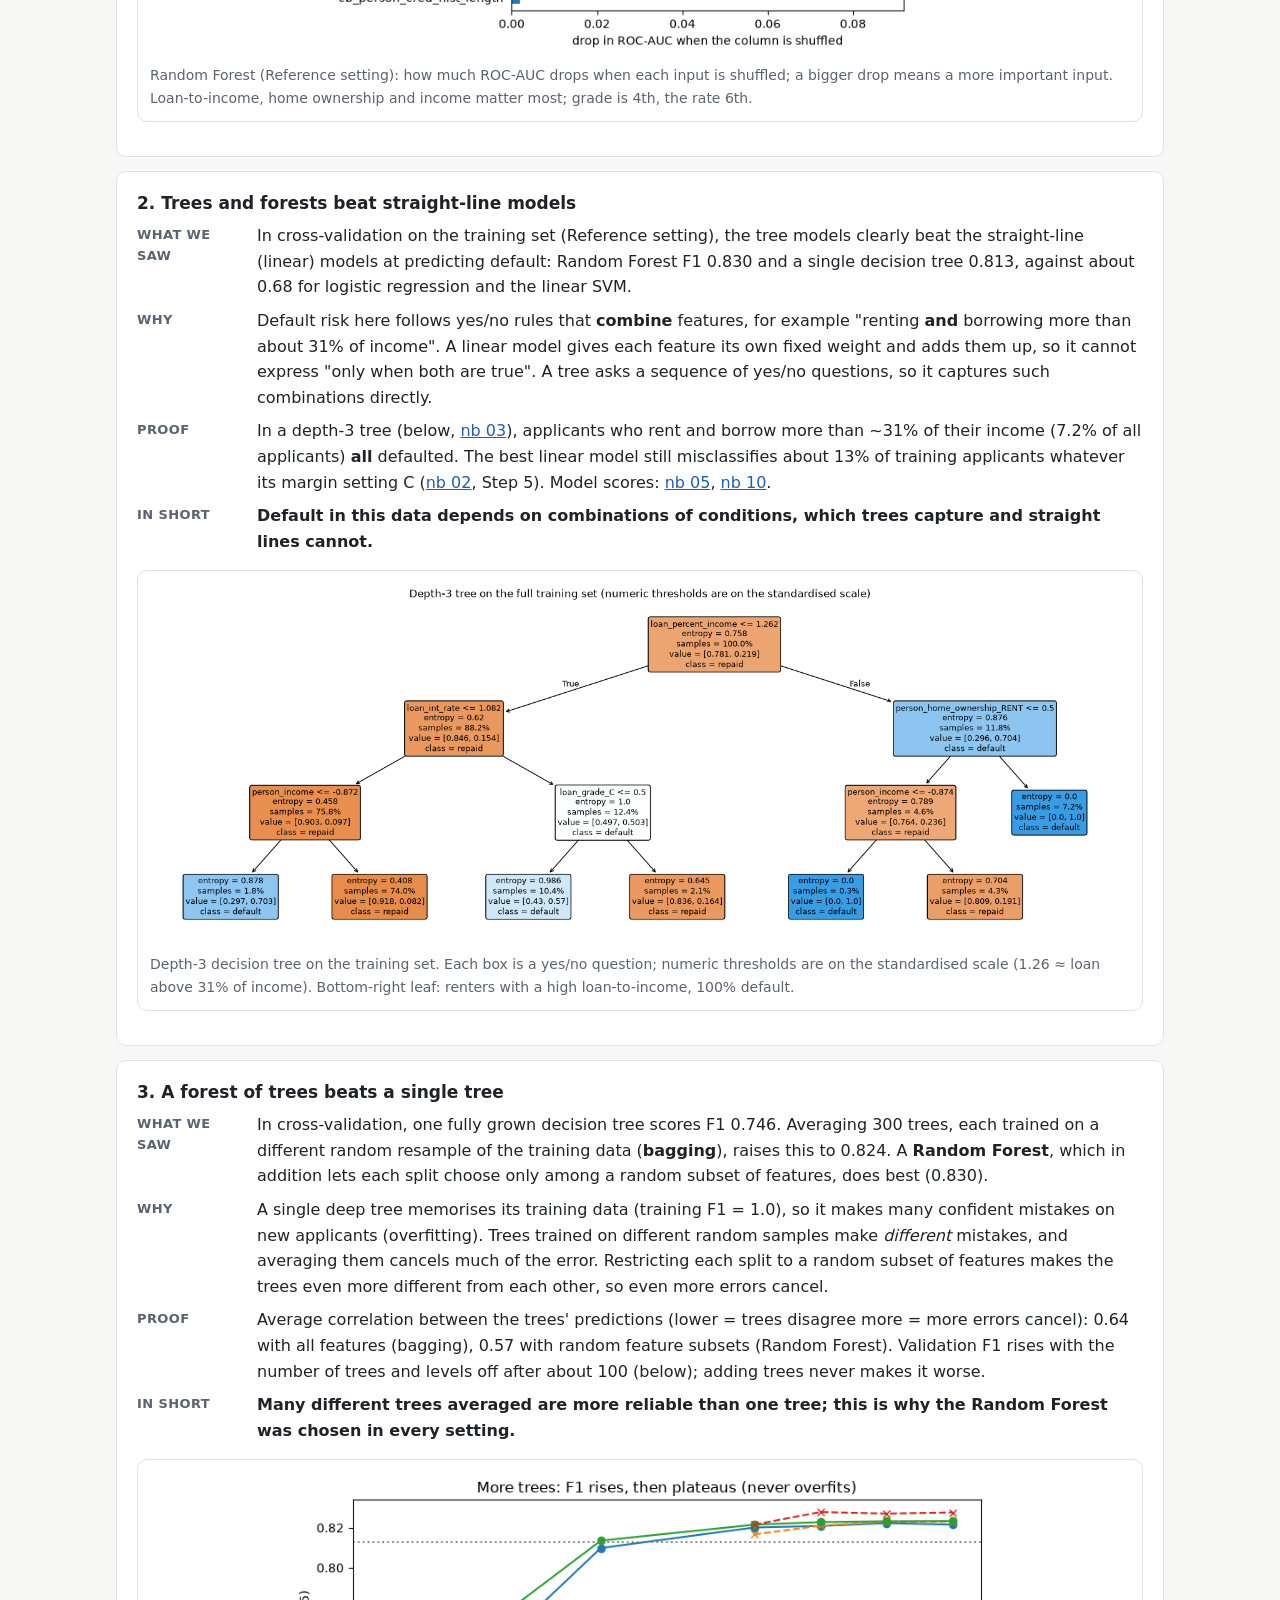
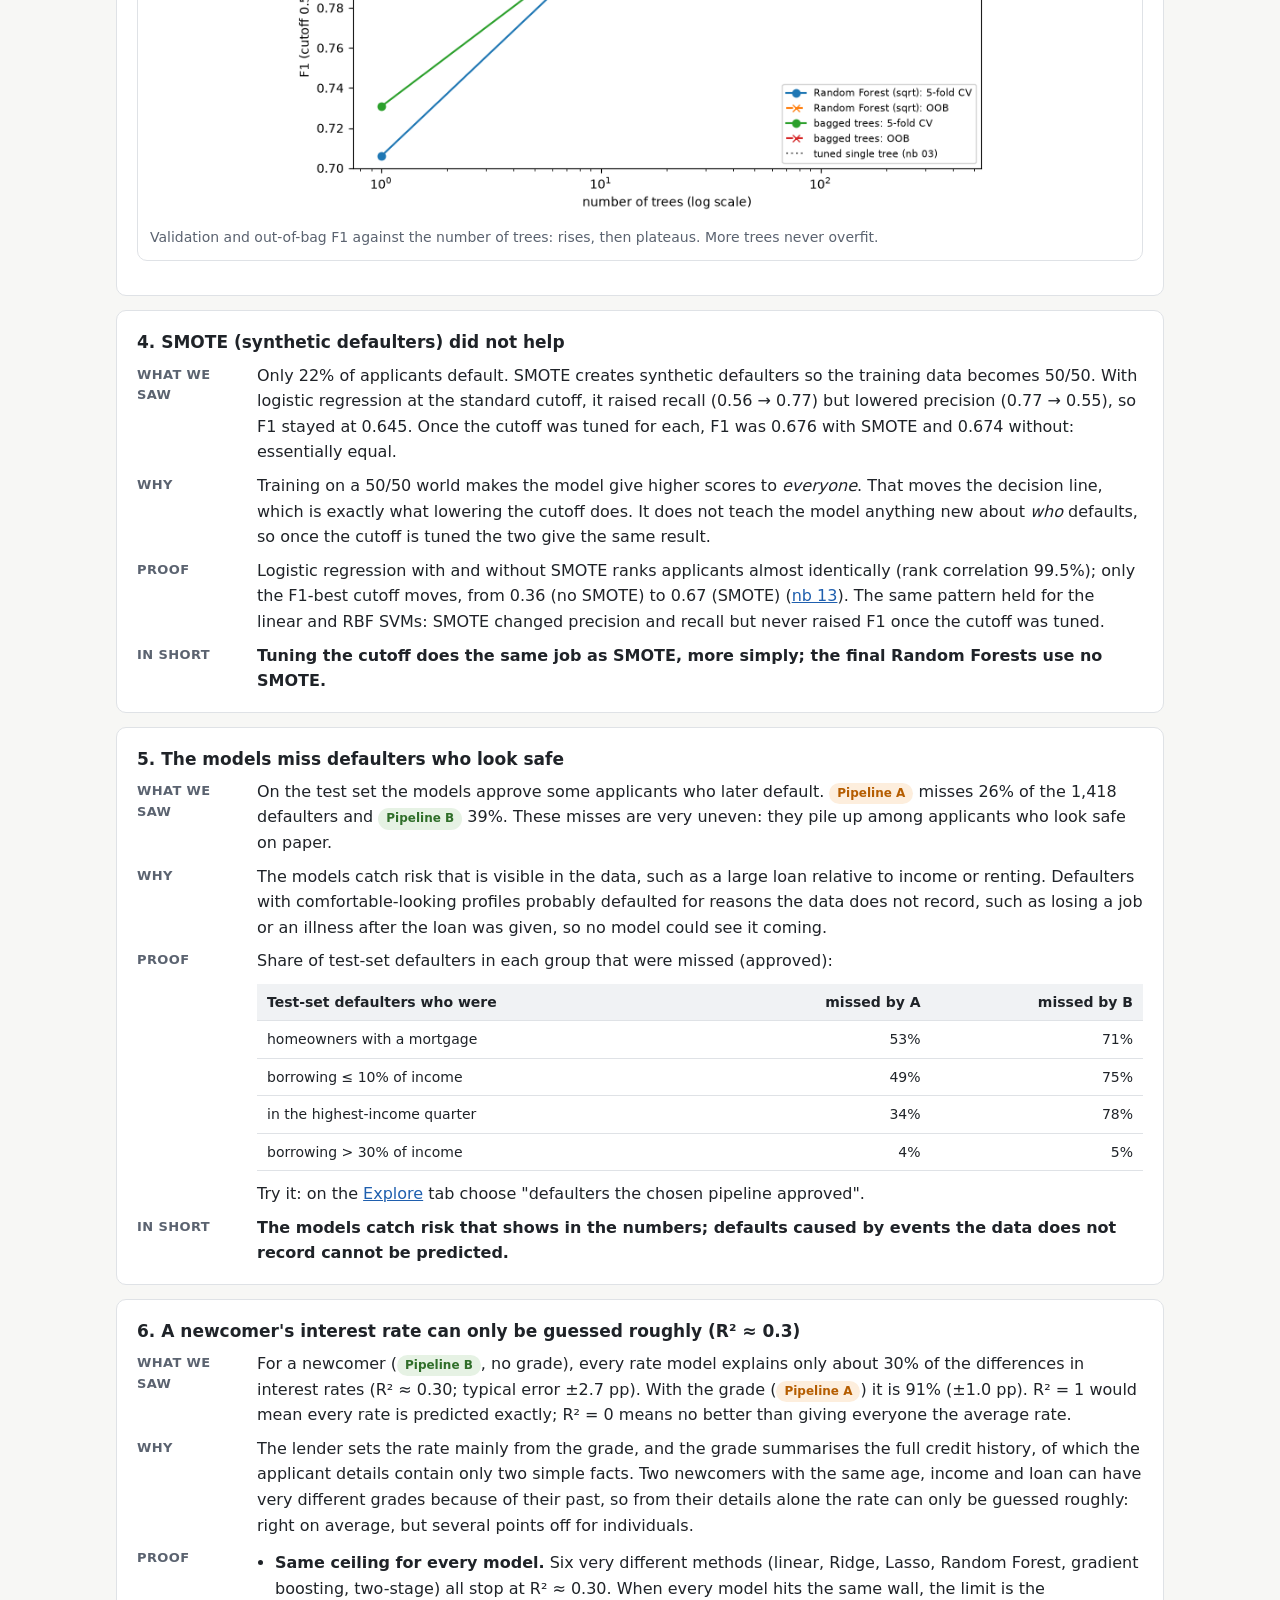
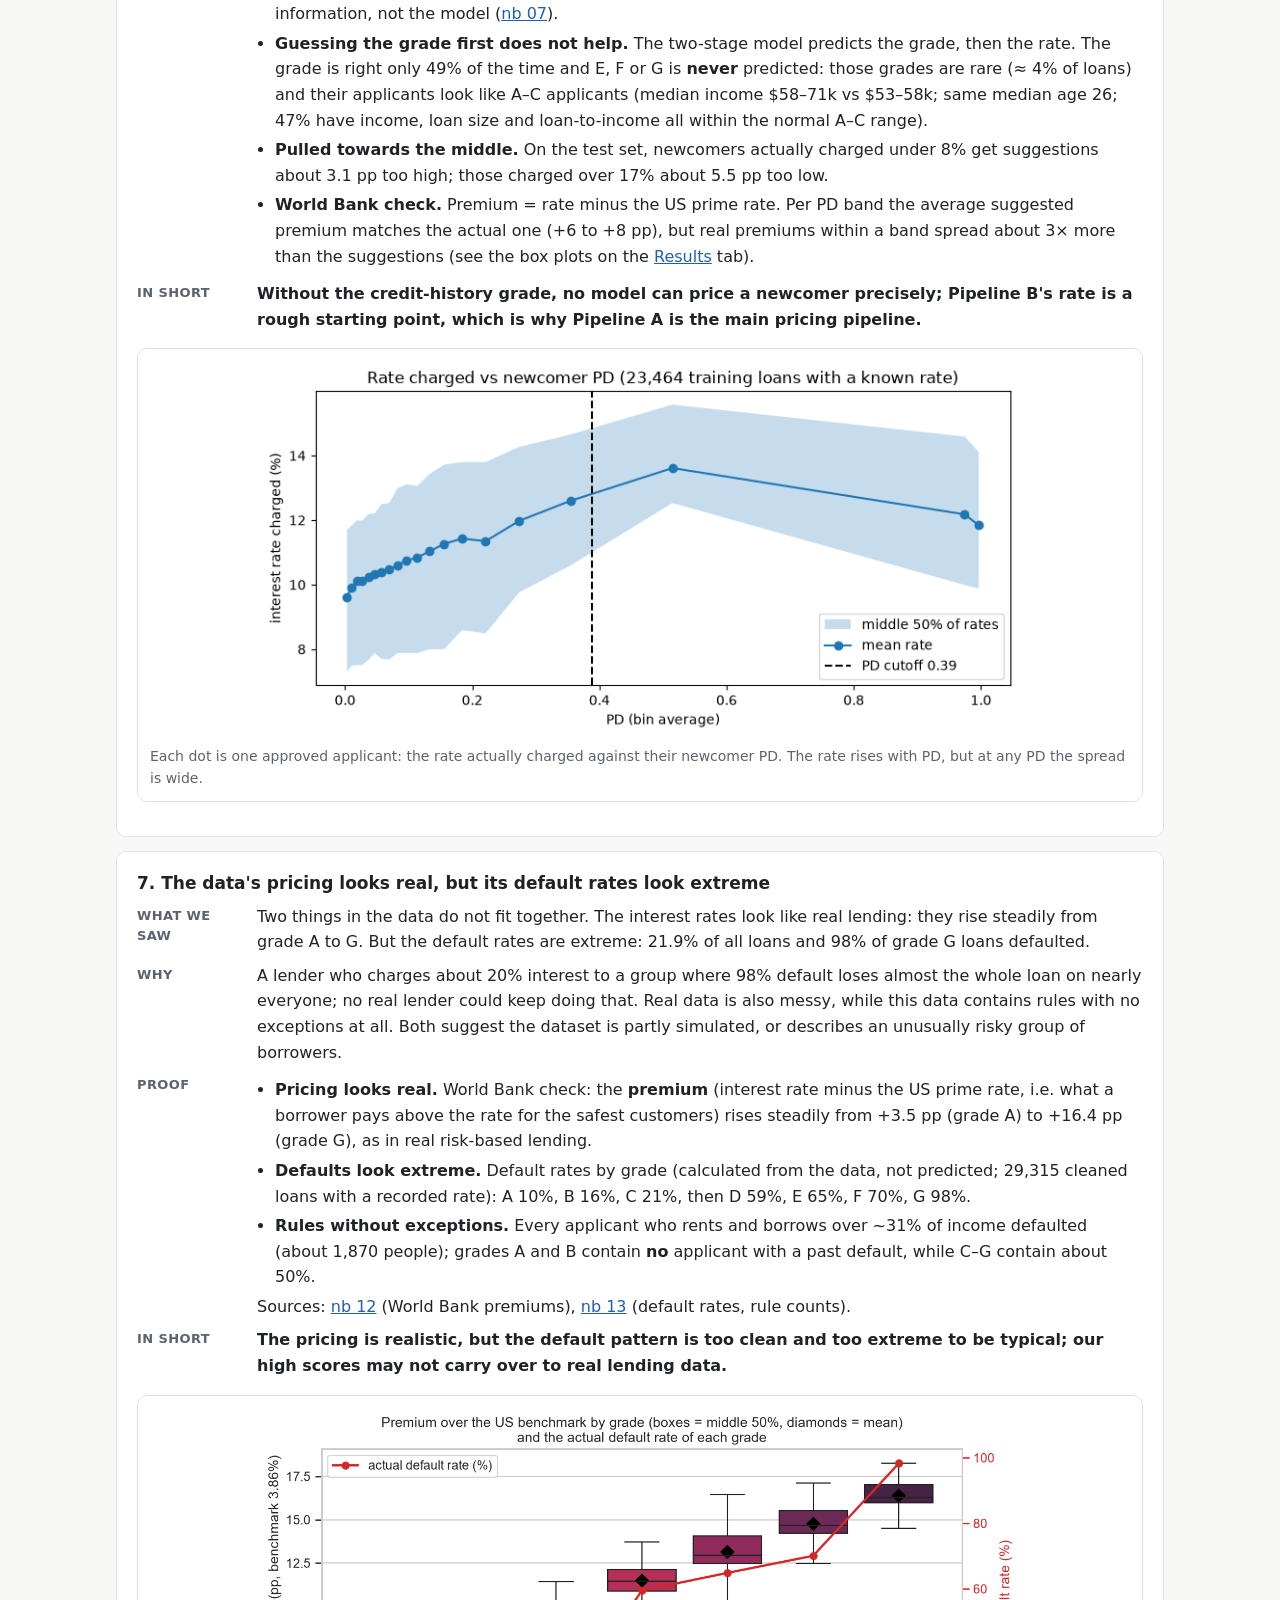
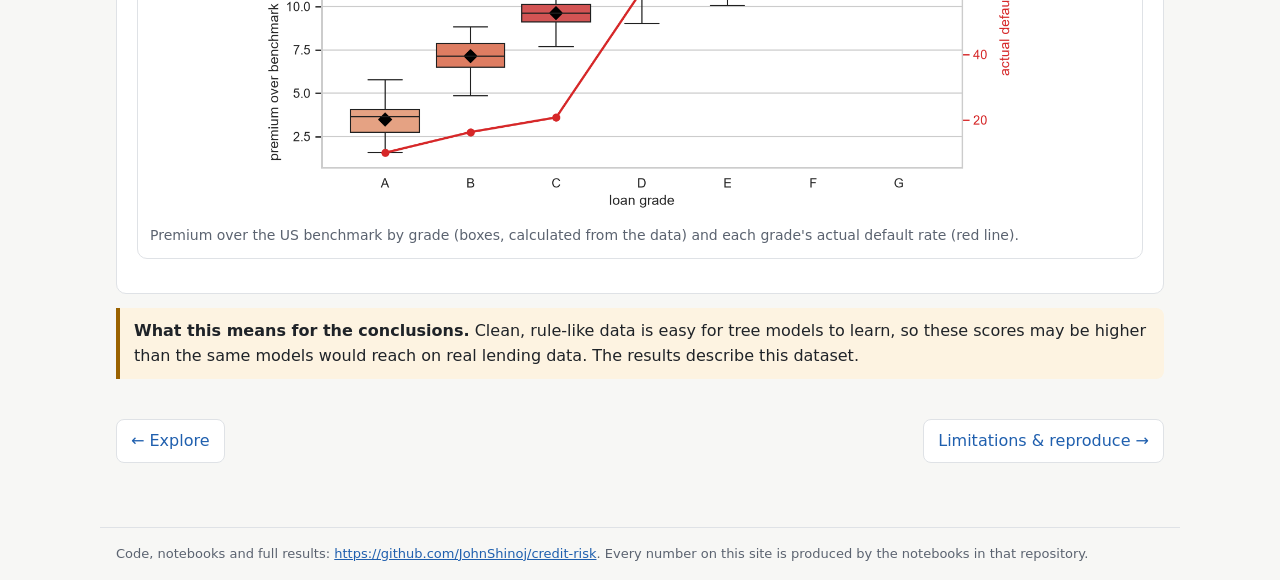
==== commit 4d15e558: "Link each data-backed website section to its notebook or code Co-Authored-By: Claude Opus 5.5 <norep" ====
--- a/docs/analysis.html
+++ b/docs/analysis.html
@@ -27,7 +27,7 @@
 <div class="row"><b>In short</b><div><b>If the grade is available, use it: it makes both the approve/decline decision and the price accurate. Without it the models still work, but less precisely.</b></div></div></div><figure><img src="figures/forest_permutation_importance.png" alt="Random Forest (Reference setting): how much ROC-AUC drops when each input is shuffled; a bigger drop means a more important input. Loan-to-income, home ownership and income matter most; grade is 4th, the rate 6th." loading="lazy" style="max-width:620px"><figcaption>Random Forest (Reference setting): how much ROC-AUC drops when each input is shuffled; a bigger drop means a more important input. Loan-to-income, home ownership and income matter most; grade is 4th, the rate 6th.</figcaption></figure></div><div class="card"><h3 style="margin-top:0">2. Trees and forests beat straight-line models</h3><div class="why">
 <div class="row"><b>What we saw</b><div>In cross-validation on the training set (Reference setting), the tree models clearly beat the straight-line (linear) models at predicting default: Random Forest F1 0.830 and a single decision tree 0.813, against about 0.68 for logistic regression and the linear SVM.</div></div>
 <div class="row"><b>Why</b><div>Default risk here follows yes/no rules that <b>combine</b> features, for example "renting <b>and</b> borrowing more than about 31% of income". A linear model gives each feature its own fixed weight and adds them up, so it cannot express "only when both are true". A tree asks a sequence of yes/no questions, so it captures such combinations directly.</div></div>
-<div class="row"><b>Proof</b><div>In a depth-3 tree (below), applicants who rent and borrow more than ~31% of their income (7.2% of all applicants) <b>all</b> defaulted. The best linear model still misclassifies about 13% of training applicants whatever its margin setting C (notebook 02, Step 5).</div></div>
+<div class="row"><b>Proof</b><div>In a depth-3 tree (below, <a href="https://github.com/JohnShinoj/credit-risk/blob/main/notebooks/03_decision_trees.ipynb" target="_blank" rel="noopener">nb 03</a>), applicants who rent and borrow more than ~31% of their income (7.2% of all applicants) <b>all</b> defaulted. The best linear model still misclassifies about 13% of training applicants whatever its margin setting C (<a href="https://github.com/JohnShinoj/credit-risk/blob/main/notebooks/02_probability_of_default.ipynb" target="_blank" rel="noopener">nb 02</a>, Step 5). Model scores: <a href="https://github.com/JohnShinoj/credit-risk/blob/main/notebooks/05_random_forest.ipynb" target="_blank" rel="noopener">nb 05</a>, <a href="https://github.com/JohnShinoj/credit-risk/blob/main/notebooks/10_results_summary.ipynb" target="_blank" rel="noopener">nb 10</a>.</div></div>
 <div class="row"><b>In short</b><div><b>Default in this data depends on combinations of conditions, which trees capture and straight lines cannot.</b></div></div></div><figure><img src="figures/tree_depth3.png" alt="Depth-3 decision tree on the training set. Each box is a yes/no question; numeric thresholds are on the standardised scale (1.26 ≈ loan above 31% of income). Bottom-right leaf: renters with a high loan-to-income, 100% default." loading="lazy"><figcaption>Depth-3 decision tree on the training set. Each box is a yes/no question; numeric thresholds are on the standardised scale (1.26 ≈ loan above 31% of income). Bottom-right leaf: renters with a high loan-to-income, 100% default.</figcaption></figure></div><div class="card"><h3 style="margin-top:0">3. A forest of trees beats a single tree</h3><div class="why">
 <div class="row"><b>What we saw</b><div>In cross-validation, one fully grown decision tree scores F1 0.746. Averaging 300 trees, each trained on a different random resample of the training data (<b>bagging</b>), raises this to 0.824. A <b>Random Forest</b>, which in addition lets each split choose only among a random subset of features, does best (0.830).</div></div>
 <div class="row"><b>Why</b><div>A single deep tree memorises its training data (training F1 = 1.0), so it makes many confident mistakes on new applicants (overfitting). Trees trained on different random samples make <i>different</i> mistakes, and averaging them cancels much of the error. Restricting each split to a random subset of features makes the trees even more different from each other, so even more errors cancel.</div></div>
@@ -59,7 +59,7 @@
 <div class="row"><b>Proof</b><div><ul style="margin:0;padding-left:18px">
 <li><b>Pricing looks real.</b> World Bank check: the <b>premium</b> (interest rate minus the US prime rate, i.e. what a borrower pays above the rate for the safest customers) rises steadily from +3.5 pp (grade A) to +16.4 pp (grade G), as in real risk-based lending.</li>
 <li><b>Defaults look extreme.</b> Default rates by grade (calculated from the data, not predicted; 29,315 cleaned loans with a recorded rate): A 10%, B 16%, C 21%, then D 59%, E 65%, F 70%, G 98%.</li>
-<li><b>Rules without exceptions.</b> Every applicant who rents and borrows over ~31% of income defaulted (about 1,870 people); grades A and B contain <b>no</b> applicant with a past default, while C–G contain about 50%.</li></ul></div></div>
+<li><b>Rules without exceptions.</b> Every applicant who rents and borrows over ~31% of income defaulted (about 1,870 people); grades A and B contain <b>no</b> applicant with a past default, while C–G contain about 50%.</li></ul>Sources: <a href="https://github.com/JohnShinoj/credit-risk/blob/main/notebooks/12_macro_check.ipynb" target="_blank" rel="noopener">nb 12</a> (World Bank premiums), <a href="https://github.com/JohnShinoj/credit-risk/blob/main/notebooks/13_website_checks.ipynb" target="_blank" rel="noopener">nb 13</a> (default rates, rule counts).</div></div>
 <div class="row"><b>In short</b><div><b>The pricing is realistic, but the default pattern is too clean and too extreme to be typical; our high scores may not carry over to real lending data.</b></div></div></div><figure><img src="figures/premium_by_grade_data.png" alt="Premium over the US benchmark by grade (boxes, calculated from the data) and each grade's actual default rate (red line)." loading="lazy" style="max-width:760px"><figcaption>Premium over the US benchmark by grade (boxes, calculated from the data) and each grade's actual default rate (red line).</figcaption></figure></div><div class="note warn"><b>What this means for the conclusions.</b> Clean, rule-like data is easy for tree models to learn,
 so these scores may be higher than the same models would reach on real lending data. The results describe this dataset.</div>
 <div class="pager"><a href="explore.html">← Explore</a><a href="limitations.html">Limitations & reproduce →</a></div>
--- a/docs/assets/style.css
+++ b/docs/assets/style.css
@@ -84,3 +84,4 @@
 .pager a { text-decoration: none; border: 1px solid var(--line); background: var(--panel); padding: 8px 14px; border-radius: 8px; }
 code { background: #eef0f2; padding: 1px 5px; border-radius: 4px; font-size: 90%; }
 ol li, ul li { margin: 4px 0; }
+.src { font-size: 13px; color: var(--muted); margin: 2px 0 12px; }
